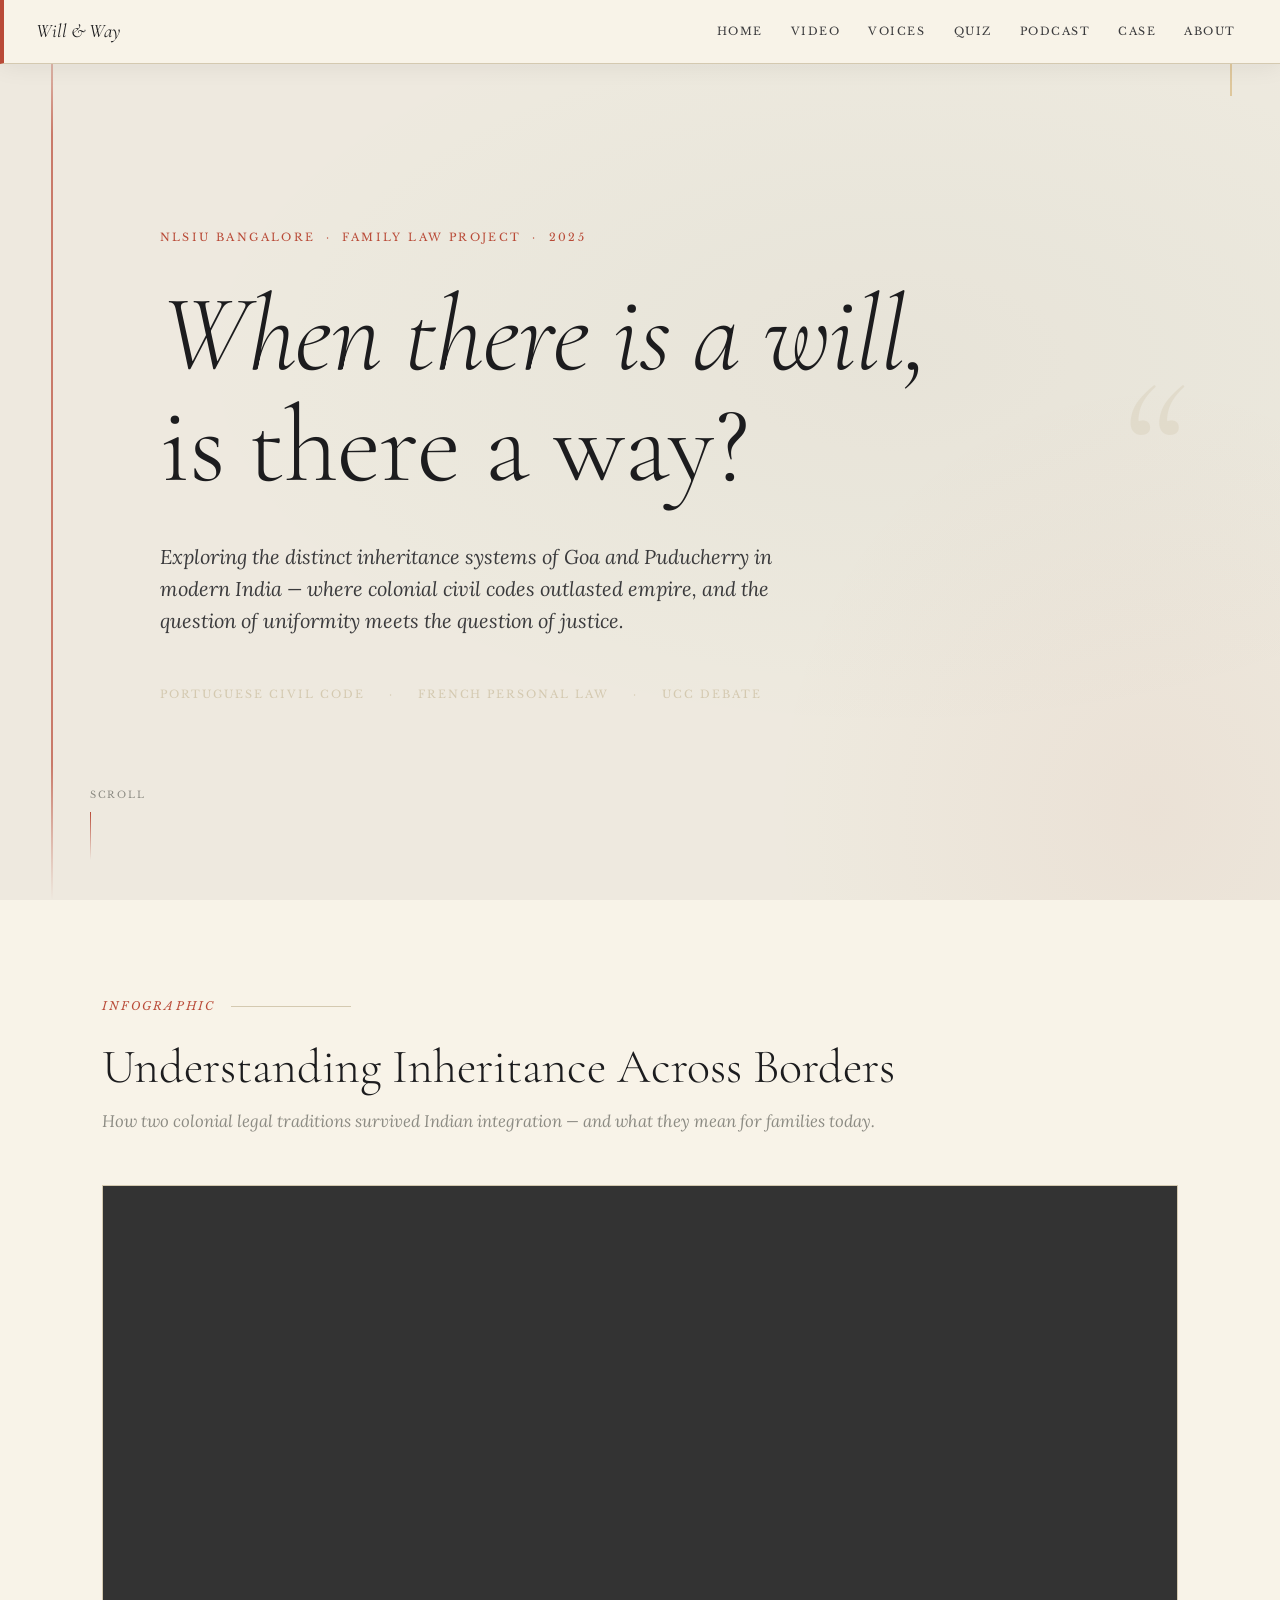
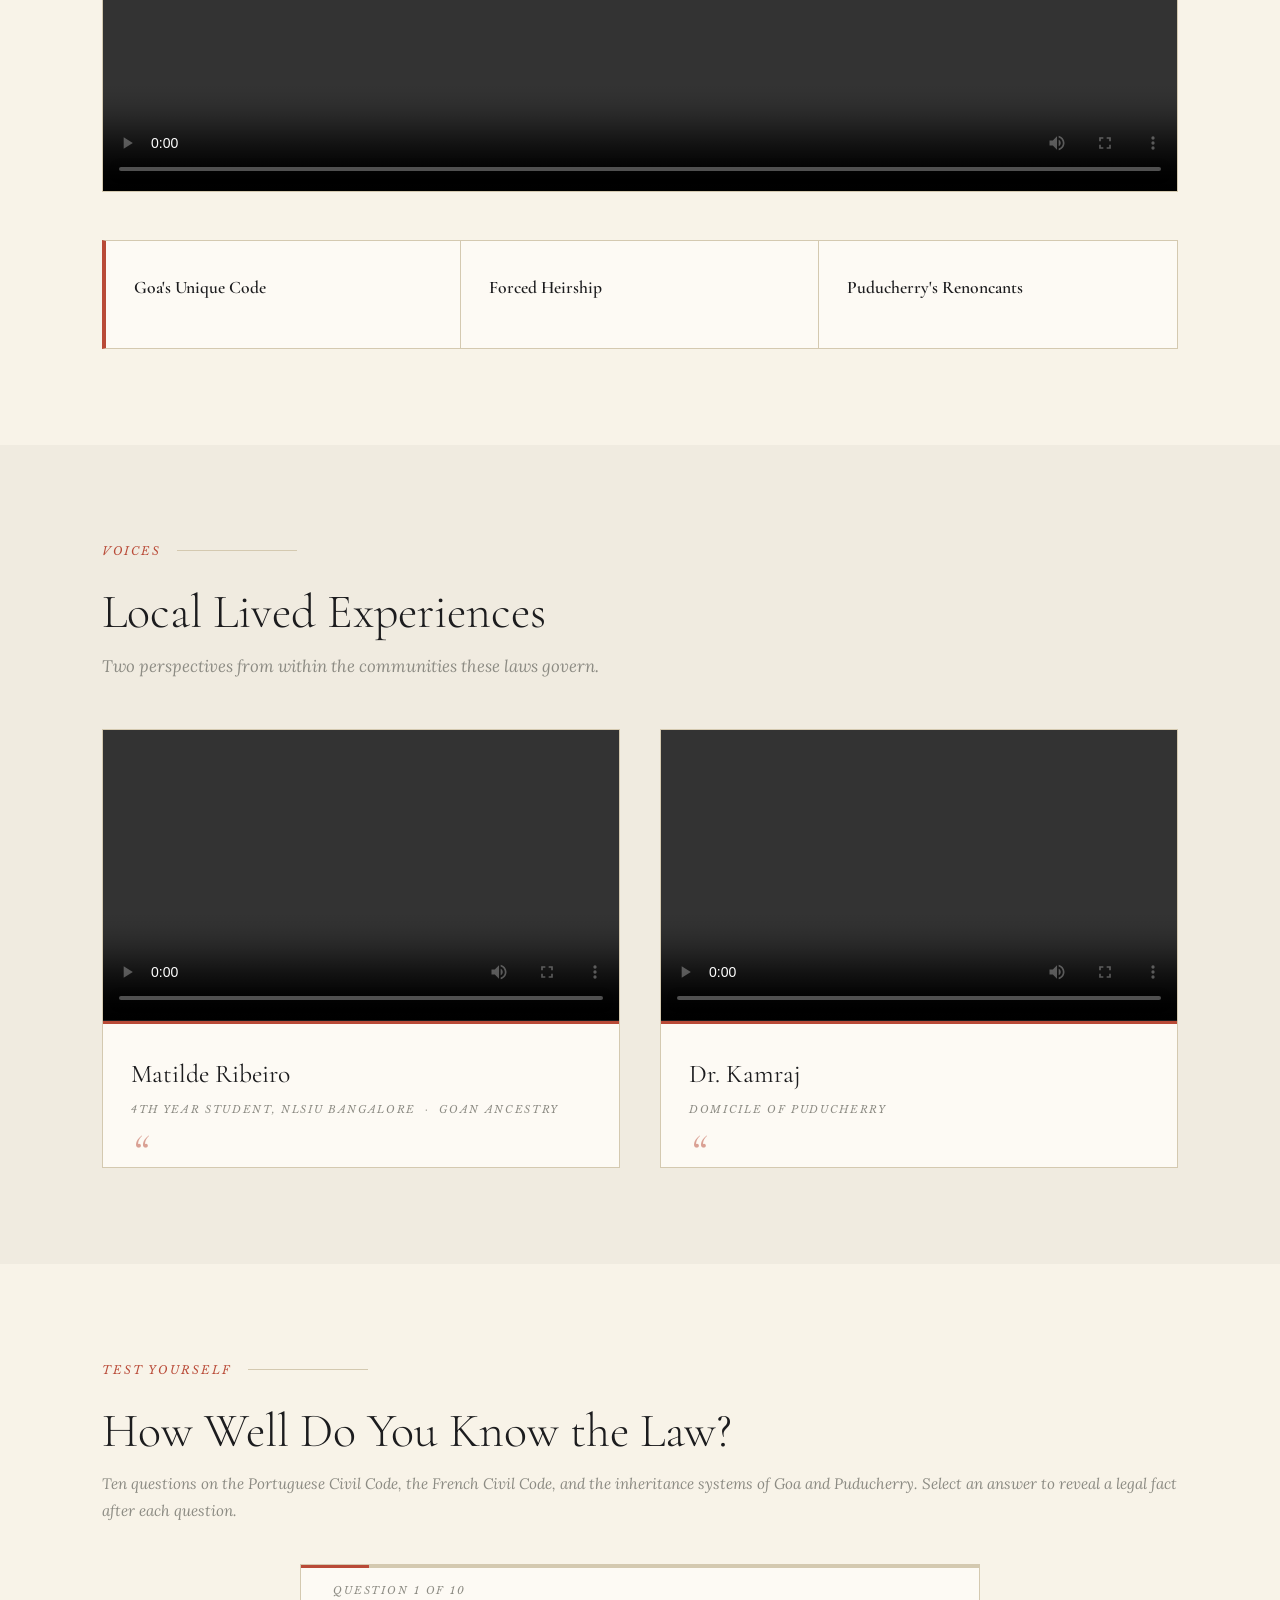
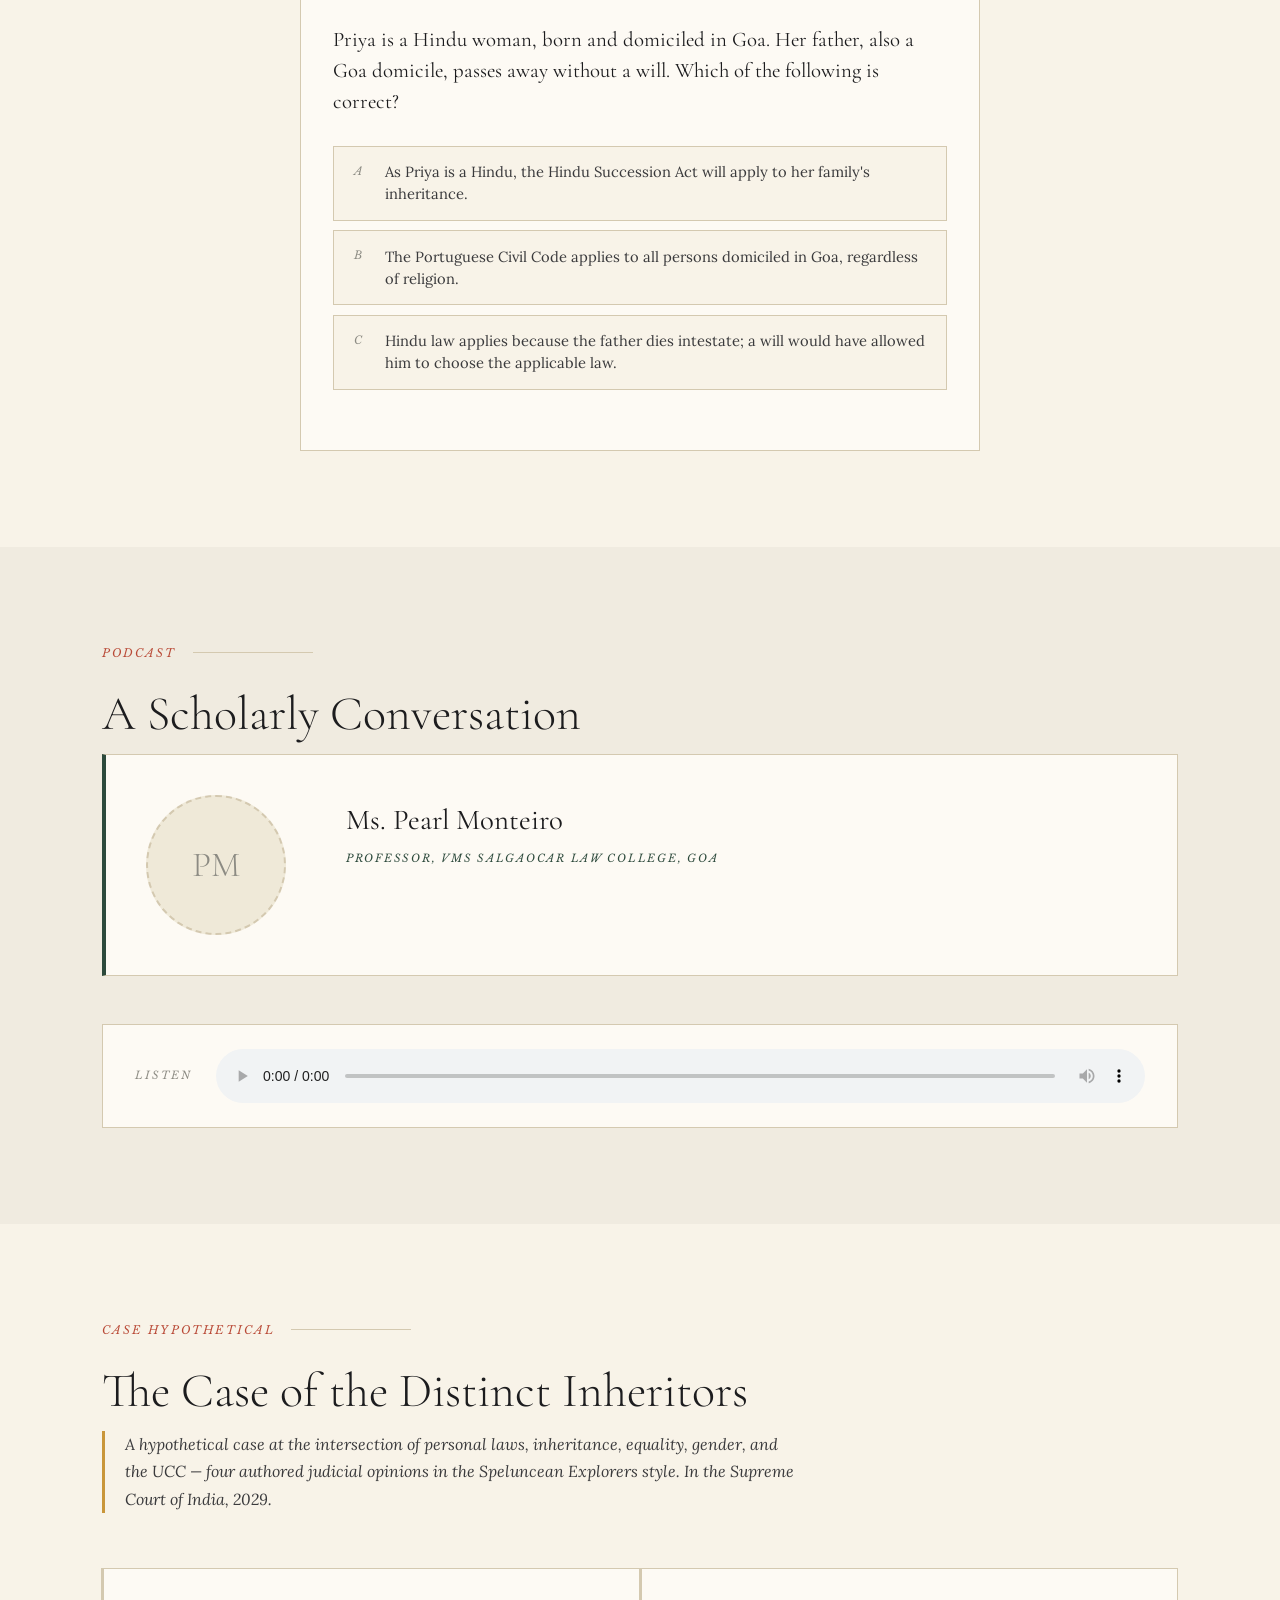
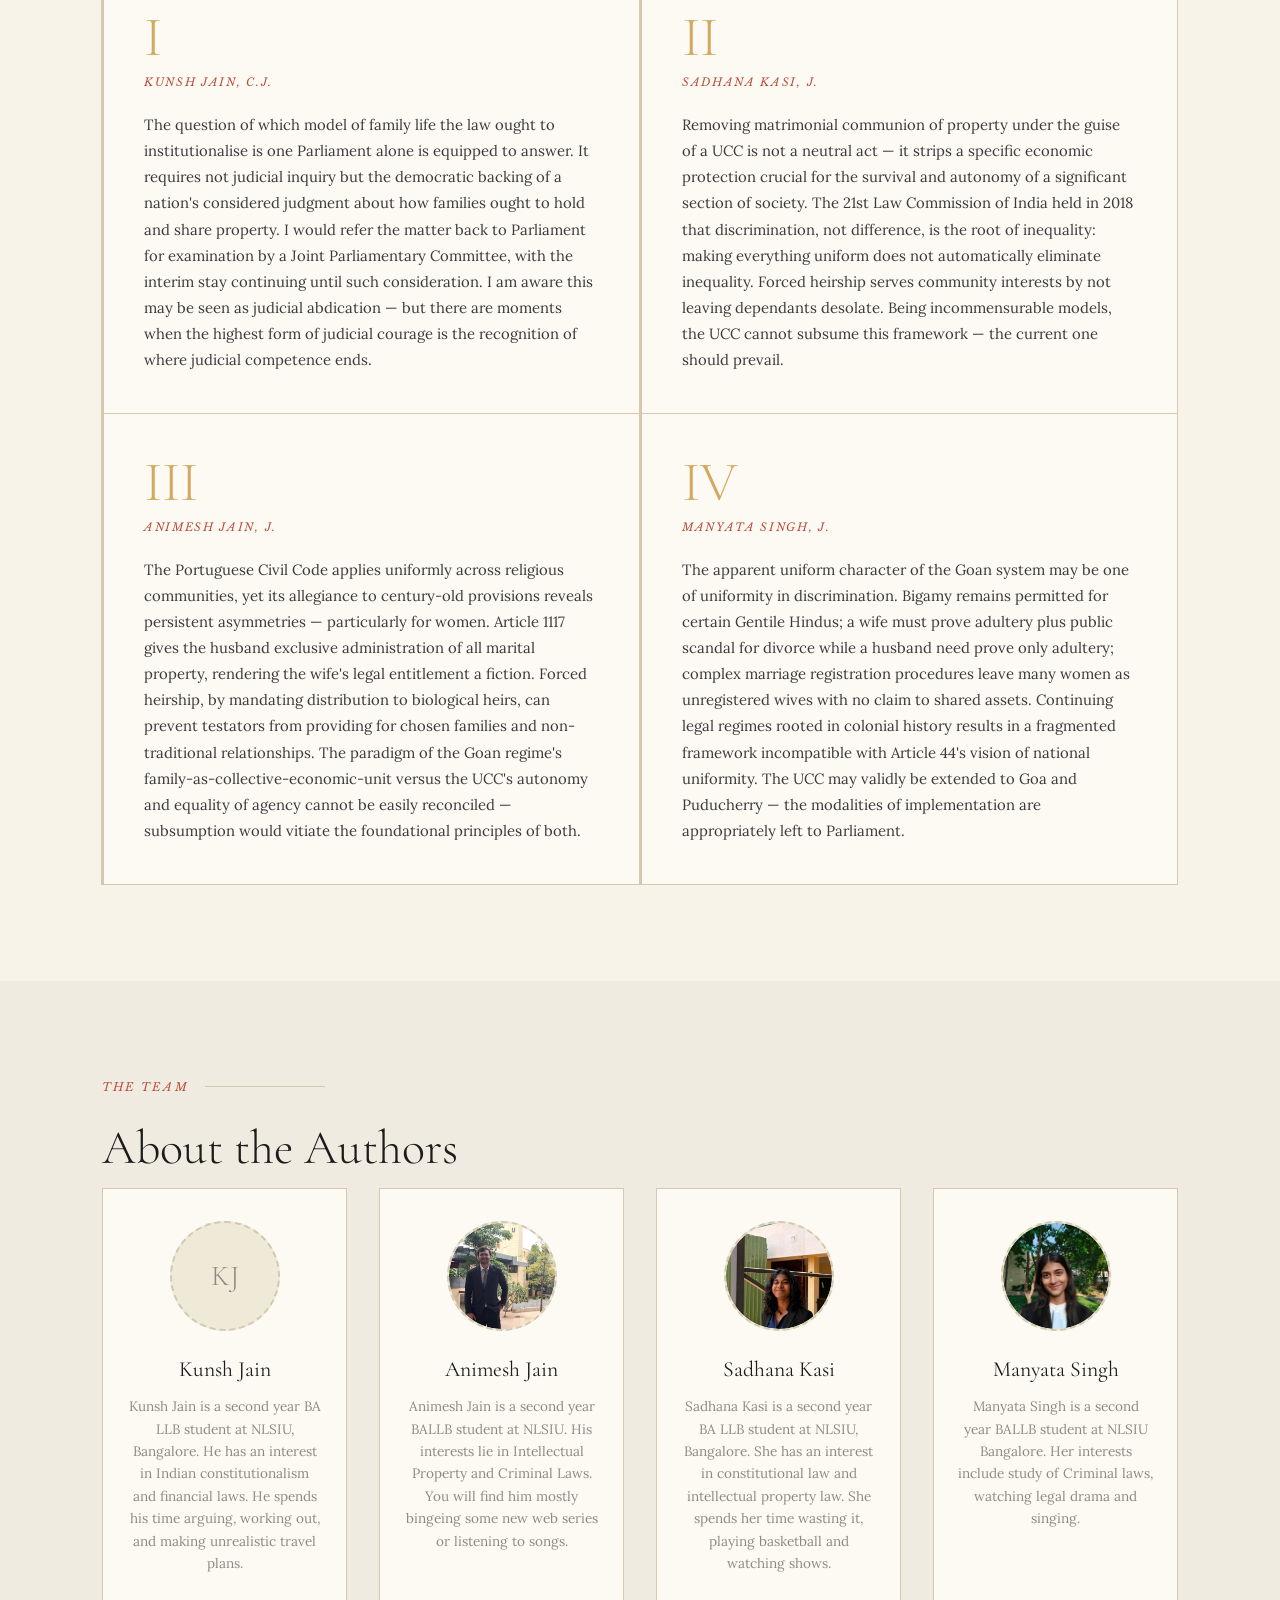
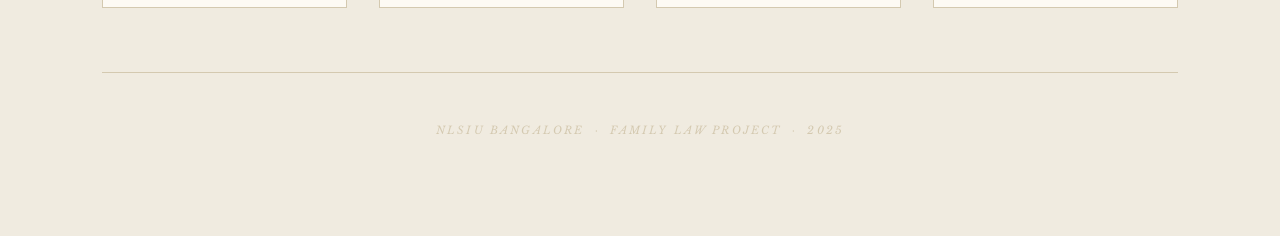
==== index.html @ 8d6e5007 "Initial commit: NLSIU Family Law website — When There Is a Will, Is There a Way? 7-section static si" ====
<!DOCTYPE html>
<html lang="en">
<head>
  <meta charset="UTF-8" />
  <meta name="viewport" content="width=device-width, initial-scale=1.0" />
  <meta name="description" content="Exploring the distinct inheritance systems of Goa and Puducherry in modern India — NLSIU Bangalore Family Law Project 2025." />
  <title>When There Is a Will, Is There a Way? — NLSIU Bangalore</title>
  <link rel="stylesheet" href="css/base.css" />
  <link rel="stylesheet" href="css/hero.css" />
  <link rel="stylesheet" href="css/sections.css" />
  <link rel="stylesheet" href="css/quiz.css" />
</head>
<body>

  <!-- ═══════════════════════════════════════════════════════
       STICKY NAVIGATION
  ════════════════════════════════════════════════════════ -->
  <nav class="site-nav" aria-label="Main navigation">
    <span class="nav-brand">Will &amp; Way</span>
    <button class="nav-toggle" aria-label="Toggle navigation" aria-expanded="false">
      <span></span><span></span><span></span>
    </button>
    <ul class="nav-links">
      <li><a href="#home">Home</a></li>
      <li><a href="#video">Video</a></li>
      <li><a href="#voices">Voices</a></li>
      <li><a href="#quiz">Quiz</a></li>
      <li><a href="#podcast">Podcast</a></li>
      <li><a href="#case">Case</a></li>
      <li><a href="#about">About</a></li>
    </ul>
  </nav>

  <!-- ═══════════════════════════════════════════════════════
       SECTION 1 — HERO
  ════════════════════════════════════════════════════════ -->
  <section id="home" aria-label="Hero">

    <div class="hero-inner">
      <p class="hero-eyebrow">NLSIU Bangalore &nbsp;·&nbsp; Family Law Project &nbsp;·&nbsp; 2025</p>

      <h1 class="hero-headline">
        <span class="line-1">When there is a will,</span>
        <span class="line-2">is there a way?</span>
      </h1>

      <p class="hero-subheading">
        Exploring the distinct inheritance systems of Goa and Puducherry
        in modern India — where colonial civil codes outlasted empire,
        and the question of uniformity meets the question of justice.
      </p>

      <div class="hero-meta">
        <span>Portuguese Civil Code</span>
        <span style="color:var(--rule)">·</span>
        <span>French Personal Law</span>
        <span style="color:var(--rule)">·</span>
        <span>UCC Debate</span>
      </div>
    </div>

    <div class="hero-decoration" aria-hidden="true">&ldquo;</div>

    <div class="hero-scroll" aria-hidden="true">
      <span class="hero-scroll-label">Scroll</span>
      <span class="hero-scroll-line"></span>
    </div>

  </section>

  <!-- ═══════════════════════════════════════════════════════
       SECTION 2 — INFOGRAPHIC VIDEO
  ════════════════════════════════════════════════════════ -->
  <section id="video" class="site-section" aria-label="Infographic Video">
    <div class="container">

      <p class="section-label">Infographic</p>
      <h2 class="section-title reveal">Understanding Inheritance Across Borders</h2>
      <!-- REPLACE: subtitle text -->
      <p class="section-subtitle reveal" style="--reveal-delay:100ms">
        How two colonial legal traditions survived Indian integration — and what they mean for families today.
      </p>

      <div class="video-wrapper reveal" style="--reveal-delay:200ms">
        <!-- REPLACE: src="assets/infographic.mp4" -->
        <video controls preload="metadata" aria-label="Infographic video on Goa and Puducherry inheritance systems">
          <source src="assets/infographic.mp4" type="video/mp4" />
          Your browser does not support the video element.
        </video>
      </div>

      <div class="takeaway-grid">

        <div class="takeaway-card reveal" style="--reveal-delay:0ms">
          <!-- REPLACE: Takeaway 1 label and text -->
          <span class="takeaway-label">Goa's Unique Code</span>
          <p class="takeaway-text"><!-- REPLACE: 2-sentence takeaway about the Portuguese Civil Code's application in Goa. --></p>
        </div>

        <div class="takeaway-card reveal" style="--reveal-delay:120ms">
          <!-- REPLACE: Takeaway 2 label and text -->
          <span class="takeaway-label">Forced Heirship</span>
          <p class="takeaway-text"><!-- REPLACE: 2-sentence takeaway about the legitima and what it means for testamentary freedom. --></p>
        </div>

        <div class="takeaway-card reveal" style="--reveal-delay:240ms">
          <!-- REPLACE: Takeaway 3 label and text -->
          <span class="takeaway-label">Puducherry's Renoncants</span>
          <p class="takeaway-text"><!-- REPLACE: 2-sentence takeaway about renoncants and the French Civil Code in Puducherry. --></p>
        </div>

      </div>
    </div>
  </section>

  <!-- ═══════════════════════════════════════════════════════
       SECTION 3 — LOCAL LIVED EXPERIENCES
  ════════════════════════════════════════════════════════ -->
  <section id="voices" class="site-section site-section--alt" aria-label="Local Lived Experiences">
    <div class="container">

      <p class="section-label">Voices</p>
      <h2 class="section-title reveal">Local Lived Experiences</h2>
      <p class="section-subtitle reveal" style="--reveal-delay:100ms">
        Two perspectives from within the communities these laws govern.
      </p>

      <div class="voices-grid">

        <!-- Person 1: Matilde Ribeiro -->
        <div class="voice-card reveal" style="--reveal-delay:0ms">
          <div class="voice-card__video-wrapper">
            <!-- REPLACE: src="assets/interview-matilde.mp4" -->
            <video controls preload="metadata" aria-label="Interview with Matilde Ribeiro">
              <source src="assets/interview-matilde.mp4" type="video/mp4" />
              Your browser does not support the video element.
            </video>
          </div>
          <div class="voice-card__body">
            <p class="voice-card__name">Matilde Ribeiro</p>
            <p class="voice-card__descriptor">4th Year Student, NLSIU Bangalore &nbsp;·&nbsp; Goan Ancestry</p>
            <!-- REPLACE: pull quote from Matilde Ribeiro about her experience with Goan inheritance law -->
            <blockquote class="voice-card__quote">
              <!-- REPLACE: "Growing up, I always knew the rules were different in Goa — but I never understood how different until I studied the Code." -->
            </blockquote>
          </div>
        </div>

        <!-- Person 2: Dr. Kamraj -->
        <div class="voice-card reveal" style="--reveal-delay:150ms">
          <div class="voice-card__video-wrapper">
            <!-- REPLACE: src="assets/interview-kamraj.mp4" -->
            <video controls preload="metadata" aria-label="Interview with Dr. Kamraj">
              <source src="assets/interview-kamraj.mp4" type="video/mp4" />
              Your browser does not support the video element.
            </video>
          </div>
          <div class="voice-card__body">
            <p class="voice-card__name">Dr. Kamraj</p>
            <p class="voice-card__descriptor">Domicile of Puducherry</p>
            <!-- REPLACE: pull quote from Dr. Kamraj about the French civil law tradition in Puducherry -->
            <blockquote class="voice-card__quote">
              <!-- REPLACE: "The renoncant system is not history — it is still my family's reality, three generations on." -->
            </blockquote>
          </div>
        </div>

      </div>
    </div>
  </section>

  <!-- ═══════════════════════════════════════════════════════
       SECTION 4 — INTERACTIVE QUIZ
  ════════════════════════════════════════════════════════ -->
  <section id="quiz" class="site-section" aria-label="Interactive Quiz">
    <div class="container">

      <p class="section-label">Test Yourself</p>
      <h2 class="section-title reveal">How Well Do You Know the Law?</h2>
      <p class="quiz-instruction reveal" style="--reveal-delay:100ms">
        Ten questions on the Portuguese Civil Code, the French Civil Code, and the inheritance systems of Goa and Puducherry. Select an answer to reveal a legal fact after each question.
      </p>

      <div class="quiz-container reveal" style="--reveal-delay:200ms">

        <!-- Progress -->
        <div class="quiz-progress-track">
          <div class="quiz-progress-bar" id="quiz-progress-bar"></div>
        </div>
        <span class="quiz-progress-label" id="quiz-progress-label">Question 1 of 10</span>

        <!-- Question screen -->
        <div id="question-screen">
          <p class="quiz-question" id="quiz-question"></p>

          <ul class="quiz-options" id="quiz-options" role="list"></ul>

          <!-- Did You Know card -->
          <div class="dyk-card" id="dyk-card" role="status" aria-live="polite">
            <span class="dyk-label">&#128161; Did You Know?</span>
            <p class="dyk-text" id="dyk-text"></p>
          </div>

          <button class="quiz-option-btn" id="next-btn" type="button">Next &rarr;</button>
        </div>

        <!-- Results screen -->
        <div id="results-screen" role="region" aria-label="Quiz results">
          <div class="results-score" id="results-score"></div>
          <div class="results-divider"></div>
          <span class="results-label" id="results-label"></span>
          <br />
          <button id="retake-btn" type="button">Retake Quiz</button>
        </div>

      </div>
    </div>
  </section>

  <!-- ═══════════════════════════════════════════════════════
       SECTION 5 — SCHOLARLY PODCAST
  ════════════════════════════════════════════════════════ -->
  <section id="podcast" class="site-section site-section--alt" aria-label="Scholarly Podcast">
    <div class="container">

      <p class="section-label">Podcast</p>
      <h2 class="section-title reveal">A Scholarly Conversation</h2>

      <!-- Guest card -->
      <div class="guest-card reveal" style="--reveal-delay:100ms">

        <div class="guest-portrait">
          <!-- REPLACE: swap initials div for <img src="assets/pearl-monteiro.jpg" alt="Ms. Pearl Monteiro" /> -->
          <span class="guest-initials">PM</span>
        </div>

        <div class="guest-info">
          <p class="guest-info__name">Ms. Pearl Monteiro</p>
          <p class="guest-info__title">Professor, VMS Salgaocar Law College, Goa</p>
          <!-- REPLACE: 2-sentence bio for Ms. Pearl Monteiro -->
          <p class="guest-info__bio">
            <!-- REPLACE: Ms. Pearl Monteiro is a legal scholar specialising in Goan civil law and the Portuguese Civil Code. Her work explores the intersection of colonial legal heritage, gender justice, and contemporary inheritance reform. -->
          </p>
        </div>

      </div>

      <!-- Audio player -->
      <div class="audio-player-wrapper reveal" style="--reveal-delay:200ms">
        <span class="audio-player-label">Listen</span>
        <!-- REPLACE: src="assets/podcast.mp3" -->
        <audio controls preload="metadata" aria-label="Scholarly podcast with Ms. Pearl Monteiro">
          <source src="assets/podcast.mp3" type="audio/mpeg" />
          Your browser does not support the audio element.
        </audio>
      </div>

    </div>
  </section>

  <!-- ═══════════════════════════════════════════════════════
       SECTION 6 — CASE HYPOTHETICAL
  ════════════════════════════════════════════════════════ -->
  <section id="case" class="site-section" aria-label="Case Hypothetical">
    <div class="container">

      <p class="section-label">Case Hypothetical</p>
      <h2 class="section-title reveal">The Case of the Distinct Inheritors</h2>

      <div class="case-intro reveal" style="--reveal-delay:100ms">
        <p class="case-subheading">
          A hypothetical case at the intersection of personal laws, inheritance, equality, gender, and the UCC —
          four authored judicial opinions in the Speluncean Explorers style. In the Supreme Court of India, 2029.
        </p>
      </div>

      <div class="opinions-grid">

        <!-- Opinion I — Kunsh, C.J. -->
        <div class="opinion-card reveal" style="--reveal-delay:0ms">
          <div class="opinion-numeral">I</div>
          <span class="opinion-author">Kunsh Jain, C.J.</span>
          <p class="opinion-text">
            The question of which model of family life the law ought to institutionalise is one Parliament alone is equipped to answer.
            It requires not judicial inquiry but the democratic backing of a nation's considered judgment about how families ought to hold and share property.
            I would refer the matter back to Parliament for examination by a Joint Parliamentary Committee, with the interim stay continuing until such consideration.
            I am aware this may be seen as judicial abdication — but there are moments when the highest form of judicial courage is the recognition of where judicial competence ends.
          </p>
        </div>

        <!-- Opinion II — Sadhana, J. -->
        <div class="opinion-card reveal" style="--reveal-delay:150ms">
          <div class="opinion-numeral">II</div>
          <span class="opinion-author">Sadhana Kasi, J.</span>
          <p class="opinion-text">
            Removing matrimonial communion of property under the guise of a UCC is not a neutral act — it strips a specific economic protection crucial for the survival and autonomy of a significant section of society.
            The 21st Law Commission of India held in 2018 that discrimination, not difference, is the root of inequality: making everything uniform does not automatically eliminate inequality.
            Forced heirship serves community interests by not leaving dependants desolate.
            Being incommensurable models, the UCC cannot subsume this framework — the current one should prevail.
          </p>
        </div>

        <!-- Opinion III — Animesh, J. -->
        <div class="opinion-card reveal" style="--reveal-delay:300ms">
          <div class="opinion-numeral">III</div>
          <span class="opinion-author">Animesh Jain, J.</span>
          <p class="opinion-text">
            The Portuguese Civil Code applies uniformly across religious communities, yet its allegiance to century-old provisions reveals persistent asymmetries — particularly for women.
            Article 1117 gives the husband exclusive administration of all marital property, rendering the wife's legal entitlement a fiction.
            Forced heirship, by mandating distribution to biological heirs, can prevent testators from providing for chosen families and non-traditional relationships.
            The paradigm of the Goan regime's family-as-collective-economic-unit versus the UCC's autonomy and equality of agency cannot be easily reconciled — subsumption would vitiate the foundational principles of both.
          </p>
        </div>

        <!-- Opinion IV — Manyata, J. -->
        <div class="opinion-card reveal" style="--reveal-delay:450ms">
          <div class="opinion-numeral">IV</div>
          <span class="opinion-author">Manyata Singh, J.</span>
          <p class="opinion-text">
            The apparent uniform character of the Goan system may be one of uniformity in discrimination.
            Bigamy remains permitted for certain Gentile Hindus; a wife must prove adultery plus public scandal for divorce while a husband need prove only adultery; complex marriage registration procedures leave many women as unregistered wives with no claim to shared assets.
            Continuing legal regimes rooted in colonial history results in a fragmented framework incompatible with Article 44's vision of national uniformity.
            The UCC may validly be extended to Goa and Puducherry — the modalities of implementation are appropriately left to Parliament.
          </p>
        </div>

      </div>
    </div>
  </section>

  <!-- ═══════════════════════════════════════════════════════
       SECTION 7 — ABOUT THE AUTHORS
  ════════════════════════════════════════════════════════ -->
  <section id="about" class="site-section site-section--alt" aria-label="About the Authors">
    <div class="container">

      <p class="section-label">The Team</p>
      <h2 class="section-title reveal">About the Authors</h2>

      <div class="members-grid">

        <!-- Kunsh Jain -->
        <div class="member-card reveal" style="--reveal-delay:0ms">
          <div class="member-photo">
            <!-- REPLACE: <img src="assets/kunsh.jpg" alt="Kunsh Jain" /> (whatsapp image 2025 version) -->
            <span class="member-initials">KJ</span>
          </div>
          <p class="member-name">Kunsh Jain</p>
          <p class="member-bio">
            Kunsh Jain is a second year BA LLB student at NLSIU, Bangalore. He has an interest in Indian constitutionalism and financial laws. He spends his time arguing, working out, and making unrealistic travel plans.
          </p>
        </div>

        <!-- Animesh Jain -->
        <div class="member-card reveal" style="--reveal-delay:80ms">
          <div class="member-photo">
            <img src="assets/animesh.jpg" alt="Animesh Jain" />
          </div>
          <p class="member-name">Animesh Jain</p>
          <p class="member-bio">
            Animesh Jain is a second year BALLB student at NLSIU. His interests lie in Intellectual Property and Criminal Laws. You will find him mostly bingeing some new web series or listening to songs.
          </p>
        </div>

        <!-- Sadhana Kasi -->
        <div class="member-card reveal" style="--reveal-delay:160ms">
          <div class="member-photo">
            <img src="assets/sadhana.jpg" alt="Sadhana Kasi" />
          </div>
          <p class="member-name">Sadhana Kasi</p>
          <p class="member-bio">
            Sadhana Kasi is a second year BA LLB student at NLSIU, Bangalore. She has an interest in constitutional law and intellectual property law. She spends her time wasting it, playing basketball and watching shows.
          </p>
        </div>

        <!-- Manyata Singh -->
        <div class="member-card reveal" style="--reveal-delay:240ms">
          <div class="member-photo">
            <img src="assets/manyata.jpg" alt="Manyata Singh" />
          </div>
          <p class="member-name">Manyata Singh</p>
          <p class="member-bio">
            Manyata Singh is a second year BALLB student at NLSIU Bangalore. Her interests include study of Criminal laws, watching legal drama and singing.
          </p>
        </div>

      </div>

      <p class="site-colophon">NLSIU Bangalore &nbsp;·&nbsp; Family Law Project &nbsp;·&nbsp; 2025</p>

    </div>
  </section>

  <!-- ═══════════════════════════════════════════════════════
       SCRIPTS — order matters
  ════════════════════════════════════════════════════════ -->
  <script src="js/nav.js"></script>
  <script src="js/scroll-reveal.js"></script>
  <script src="js/quiz.js"></script>

</body>
</html>
---- css/base.css ----
/*
 * ============================================================
 * DESIGN SYSTEM — "When There Is a Will, Is There a Way?"
 * NLSIU Bangalore · Family Law Project · 2025
 * ============================================================
 *
 * AESTHETIC DIRECTION: Archival Editorial
 * Concept: A 19th-century Portuguese legal codex translated
 * into modern web editorial. The palette draws from aged
 * ivory paper (background), ink-stamp vermillion (accent),
 * French colonial green (secondary), and legal document gold.
 * Typography pairs Cormorant Garamond (display) with Lora
 * (body) — both historically resonant serifs chosen for their
 * editorial authority and distance from generic AI aesthetics.
 *
 * PALETTE RATIONALE:
 *   --ivory       — aged paper; warm neutral ground
 *   --vermillion  — Portuguese azulejo tile red; stamp ink
 *   --colonial-green — French colonial administrative green
 *   --gold        — legal seal / document gilt
 *   --ink         — deep near-black for primary text
 *
 * MOTION: translateY reveals (not fade-in), staggered card
 * entrances via --reveal-delay, hero stagger via animation-delay.
 *
 * ANTI-CONVERGENCE: No Inter/Poppins/Space Grotesk. No purple
 * gradients. No glassmorphism. No rounded shadow cards.
 * No hover scale(1.05).
 * ============================================================
 */

@import url('https://fonts.googleapis.com/css2?family=Cormorant+Garamond:ital,wght@0,300;0,400;0,600;1,300;1,400;1,600&family=Lora:ital,wght@0,400;0,700;1,400;1,700&family=Libre+Baskerville:ital,wght@0,400;0,700;1,400&display=swap');

/* ── Reset ─────────────────────────────────────────────── */
*, *::before, *::after {
  box-sizing: border-box;
  margin: 0;
  padding: 0;
}

html {
  scroll-behavior: smooth;
  font-size: 16px;
}

body {
  font-family: 'Lora', Georgia, serif;
  background-color: var(--ivory);
  color: var(--ink);
  line-height: 1.75;
  -webkit-font-smoothing: antialiased;
  -moz-osx-font-smoothing: grayscale;
}

img {
  max-width: 100%;
  display: block;
}

a {
  color: inherit;
  text-decoration: none;
}

button {
  font-family: inherit;
  cursor: pointer;
}

/* ── Design Tokens ──────────────────────────────────────── */
:root {
  --ivory:          #F8F3E8;
  --ivory-deep:     #EFE9D8;
  --ink:            #1C1C1E;
  --ink-light:      #3A3A3C;
  --vermillion:     #B94A37;
  --vermillion-dark:#8B3427;
  --colonial-green: #2D4A3C;
  --gold:           #C9963A;
  --mid-gray:       #8C8B83;
  --rule:           #D4C9B0;
  --section-alt:    #F0EBE0;
  --card-bg:        #FDFAF4;

  --font-display:   'Cormorant Garamond', Georgia, serif;
  --font-body:      'Lora', Georgia, serif;
  --font-label:     'Libre Baskerville', Georgia, serif;

  --max-width:      1140px;
  --section-pad:    6rem 2rem;
  --nav-h:          64px;

  --ease-out-expo:  cubic-bezier(0.16, 1, 0.3, 1);
  --ease-in-out:    cubic-bezier(0.4, 0, 0.2, 1);
}

/* ── Utility classes ────────────────────────────────────── */
.container {
  max-width: var(--max-width);
  margin: 0 auto;
  padding: 0 2rem;
}

.section-label {
  font-family: var(--font-label);
  font-size: 0.72rem;
  font-style: italic;
  letter-spacing: 0.18em;
  text-transform: uppercase;
  color: var(--vermillion);
  display: flex;
  align-items: center;
  gap: 1rem;
  margin-bottom: 1.5rem;
}

.section-label::after {
  content: '';
  flex: 1;
  height: 1px;
  background: var(--rule);
  max-width: 120px;
}

.section-title {
  font-family: var(--font-display);
  font-size: clamp(2rem, 4vw, 3rem);
  font-weight: 300;
  line-height: 1.15;
  color: var(--ink);
  margin-bottom: 0.75rem;
}

.section-subtitle {
  font-family: var(--font-body);
  font-style: italic;
  color: var(--mid-gray);
  font-size: 1.05rem;
  margin-bottom: 3rem;
}

/* ── Scroll reveal ──────────────────────────────────────── */
.reveal {
  opacity: 0;
  transform: translateY(40px);
  transition:
    opacity 0.7s var(--ease-out-expo),
    transform 0.7s var(--ease-out-expo);
  transition-delay: var(--reveal-delay, 0ms);
}

.reveal.visible {
  opacity: 1;
  transform: translateY(0);
}

/* ── Sticky Navigation ──────────────────────────────────── */
.site-nav {
  position: fixed;
  top: 0;
  left: 0;
  right: 0;
  z-index: 999;
  height: var(--nav-h);
  background: var(--ivory);
  border-bottom: 1px solid var(--rule);
  border-left: 4px solid var(--vermillion);
  display: flex;
  align-items: center;
  padding: 0 2rem;
  gap: 2rem;
  transform: translateY(-100%);
  transition: transform 0.45s var(--ease-out-expo);
  box-shadow: 0 2px 24px rgba(28, 28, 30, 0.07);
}

.site-nav.nav-visible {
  transform: translateY(0);
}

.nav-brand {
  font-family: var(--font-display);
  font-style: italic;
  font-size: 1.2rem;
  font-weight: 400;
  color: var(--ink);
  white-space: nowrap;
  margin-right: auto;
}

.nav-links {
  display: flex;
  align-items: center;
  gap: 0.25rem;
  list-style: none;
  flex-wrap: wrap;
}

.nav-links a {
  font-family: var(--font-label);
  font-size: 0.68rem;
  letter-spacing: 0.14em;
  text-transform: uppercase;
  color: var(--ink-light);
  padding: 0.4rem 0.75rem;
  transition: color 0.2s, background 0.2s;
  display: block;
}

.nav-links a:hover {
  color: var(--vermillion);
  background: var(--ivory-deep);
}

/* Mobile nav */
.nav-toggle {
  display: none;
  background: none;
  border: none;
  cursor: pointer;
  padding: 0.5rem;
  flex-direction: column;
  gap: 5px;
}

.nav-toggle span {
  display: block;
  width: 22px;
  height: 1.5px;
  background: var(--ink);
  transition: transform 0.3s, opacity 0.3s;
}

@media (max-width: 720px) {
  .nav-toggle {
    display: flex;
    margin-left: auto;
  }

  .nav-links {
    display: none;
    position: absolute;
    top: var(--nav-h);
    left: 0;
    right: 0;
    background: var(--ivory);
    border-bottom: 1px solid var(--rule);
    flex-direction: column;
    padding: 1rem 2rem;
    gap: 0;
  }

  .nav-links.open {
    display: flex;
  }

  .nav-links a {
    padding: 0.75rem 0;
    border-bottom: 1px solid var(--rule);
    font-size: 0.75rem;
  }

  .nav-links li:last-child a {
    border-bottom: none;
  }
}
---- css/hero.css ----
/* ── Section 1: Hero ────────────────────────────────────── */

#home {
  min-height: 100vh;
  display: flex;
  flex-direction: column;
  justify-content: center;
  position: relative;
  overflow: hidden;
  padding: 6rem 2rem 4rem;

  /* Aged paper grain texture via layered gradients + SVG noise */
  background-color: var(--ivory);
  background-image:
    url("data:image/svg+xml,%3Csvg xmlns='http://www.w3.org/2000/svg' width='300' height='300'%3E%3Cfilter id='noise'%3E%3CfeTurbulence type='fractalNoise' baseFrequency='0.65' numOctaves='3' stitchTiles='stitch'/%3E%3CfeColorMatrix type='saturate' values='0'/%3E%3CfeBlend in='SourceGraphic' mode='multiply'/%3E%3C/filter%3E%3Crect width='300' height='300' filter='url(%23noise)' opacity='0.04'/%3E%3C/svg%3E"),
    radial-gradient(ellipse 80% 60% at 70% 40%, rgba(45, 74, 60, 0.04) 0%, transparent 70%),
    radial-gradient(ellipse 50% 80% at 90% 90%, rgba(185, 74, 55, 0.05) 0%, transparent 60%);
}

/* Decorative vertical rule — the editorial "spine" */
#home::before {
  content: '';
  position: absolute;
  left: clamp(1.5rem, 4vw, 4rem);
  top: 0;
  bottom: 0;
  width: 2px;
  background: linear-gradient(
    to bottom,
    transparent 0%,
    var(--vermillion) 15%,
    var(--vermillion) 85%,
    transparent 100%
  );
  opacity: 0.7;
}

/* Decorative corner mark — top right */
#home::after {
  content: '';
  position: absolute;
  top: 3rem;
  right: 3rem;
  width: 48px;
  height: 48px;
  border-top: 2px solid var(--gold);
  border-right: 2px solid var(--gold);
  opacity: 0.4;
}

.hero-inner {
  max-width: var(--max-width);
  margin: 0 auto;
  width: 100%;
  padding-left: clamp(3rem, 7vw, 7rem);
  position: relative;
  z-index: 1;
}

/* Eyebrow label above headline */
.hero-eyebrow {
  font-family: var(--font-label);
  font-size: 0.68rem;
  letter-spacing: 0.22em;
  text-transform: uppercase;
  color: var(--vermillion);
  margin-bottom: 2rem;
  opacity: 0;
  transform: translateY(60px);
  animation: slideUp 0.8s var(--ease-out-expo) 0.1s forwards;
}

.hero-headline {
  font-family: var(--font-display);
  font-weight: 300;
  font-size: clamp(3rem, 8.5vw, 8rem);
  line-height: 1.02;
  color: var(--ink);
  letter-spacing: -0.01em;
  margin-bottom: 2.5rem;
}

.hero-headline .line-1 {
  display: block;
  font-style: italic;
  opacity: 0;
  transform: translateY(60px);
  animation: slideUp 0.9s var(--ease-out-expo) 0.22s forwards;
}

.hero-headline .line-2 {
  display: block;
  opacity: 0;
  transform: translateY(60px);
  animation: slideUp 0.9s var(--ease-out-expo) 0.36s forwards;
}

.hero-subheading {
  font-family: var(--font-body);
  font-style: italic;
  font-size: clamp(1rem, 2vw, 1.25rem);
  color: var(--ink-light);
  max-width: 52ch;
  line-height: 1.6;
  margin-bottom: 3rem;
  opacity: 0;
  transform: translateY(60px);
  animation: slideUp 0.9s var(--ease-out-expo) 0.5s forwards;
}

.hero-meta {
  font-family: var(--font-label);
  font-size: 0.68rem;
  letter-spacing: 0.18em;
  text-transform: uppercase;
  color: var(--mid-gray);
  display: flex;
  align-items: center;
  gap: 1.5rem;
  opacity: 0;
  transform: translateY(60px);
  animation: slideUp 0.9s var(--ease-out-expo) 0.64s forwards;
}

.hero-meta span {
  color: var(--rule);
}

/* Scroll indicator */
.hero-scroll {
  position: absolute;
  bottom: 2.5rem;
  left: clamp(3rem, 7vw, 7rem);
  display: flex;
  flex-direction: column;
  align-items: flex-start;
  gap: 0.5rem;
  opacity: 0;
  animation: fadeIn 1s ease 1.1s forwards;
}

.hero-scroll-label {
  font-family: var(--font-label);
  font-size: 0.6rem;
  letter-spacing: 0.2em;
  text-transform: uppercase;
  color: var(--mid-gray);
}

.hero-scroll-line {
  width: 1px;
  height: 48px;
  background: linear-gradient(to bottom, var(--vermillion), transparent);
  animation: scrollPulse 2s ease-in-out 1.5s infinite;
}

/* Decorative large quotation mark */
.hero-decoration {
  position: absolute;
  right: clamp(2rem, 8vw, 8rem);
  top: 50%;
  transform: translateY(-50%);
  font-family: var(--font-display);
  font-size: clamp(8rem, 16vw, 18rem);
  line-height: 1;
  color: var(--rule);
  opacity: 0.35;
  user-select: none;
  pointer-events: none;
  font-weight: 300;
  font-style: italic;
}

/* ── Keyframes ──────────────────────────────────────────── */
@keyframes slideUp {
  from {
    opacity: 0;
    transform: translateY(60px);
  }
  to {
    opacity: 1;
    transform: translateY(0);
  }
}

@keyframes fadeIn {
  from { opacity: 0; }
  to   { opacity: 1; }
}

@keyframes scrollPulse {
  0%, 100% { opacity: 1; transform: scaleY(1); }
  50%       { opacity: 0.4; transform: scaleY(0.7); }
}

/* ── Mobile ─────────────────────────────────────────────── */
@media (max-width: 720px) {
  .hero-inner {
    padding-left: 2.5rem;
  }

  .hero-decoration {
    display: none;
  }

  #home::after {
    display: none;
  }
}

@media (max-width: 480px) {
  .hero-inner {
    padding-left: 2rem;
  }

  #home::before {
    left: 1rem;
  }
}
---- css/sections.css ----
/* ── Sections 2, 3, 5, 6, 7 ─────────────────────────────── */

/* Shared section rhythm */
.site-section {
  padding: var(--section-pad);
}

.site-section--alt {
  background-color: var(--section-alt);
}

/* ── Section 2: Infographic Video ──────────────────────── */
#video .video-wrapper {
  position: relative;
  width: 100%;
  padding-bottom: 56.25%; /* 16:9 */
  background: var(--ink);
  margin-bottom: 3rem;
  border: 1px solid var(--rule);
}

#video .video-wrapper video {
  position: absolute;
  inset: 0;
  width: 100%;
  height: 100%;
  object-fit: cover;
}

/* Takeaway cards */
.takeaway-grid {
  display: grid;
  grid-template-columns: repeat(3, 1fr);
  gap: 0;
}

.takeaway-card {
  padding: 2rem 2rem 2rem 1.75rem;
  border: 1px solid var(--rule);
  border-left: 4px solid var(--vermillion);
  background: var(--card-bg);
  position: relative;
  transition: border-left-color 0.3s, background 0.3s;
}

.takeaway-card:not(:first-child) {
  border-left-width: 1px;
  border-left-color: var(--rule);
  margin-left: -1px;
}

.takeaway-card:hover {
  background: var(--ivory-deep);
  border-left-color: var(--vermillion);
  border-left-width: 4px;
  z-index: 1;
}

.takeaway-label {
  font-family: var(--font-display);
  font-weight: 600;
  font-size: 1.1rem;
  color: var(--ink);
  margin-bottom: 0.75rem;
  display: block;
}

.takeaway-text {
  font-family: var(--font-body);
  font-size: 0.92rem;
  color: var(--ink-light);
  line-height: 1.65;
}

@media (max-width: 768px) {
  .takeaway-grid {
    grid-template-columns: 1fr;
  }

  .takeaway-card:not(:first-child) {
    margin-left: 0;
    margin-top: -1px;
    border-left-width: 4px;
    border-left-color: var(--rule);
  }
}

/* ── Section 3: Voices ──────────────────────────────────── */
#voices .voices-grid {
  display: grid;
  grid-template-columns: 1fr 1fr;
  gap: 2.5rem;
}

.voice-card {
  border: 1px solid var(--rule);
  background: var(--card-bg);
  overflow: hidden;
}

.voice-card__video-wrapper {
  position: relative;
  width: 100%;
  padding-bottom: 56.25%;
  background: var(--ink);
}

.voice-card__video-wrapper video {
  position: absolute;
  inset: 0;
  width: 100%;
  height: 100%;
  object-fit: cover;
}

.voice-card__body {
  padding: 1.75rem;
  border-top: 3px solid var(--vermillion);
}

.voice-card__name {
  font-family: var(--font-display);
  font-size: 1.6rem;
  font-weight: 400;
  color: var(--ink);
  margin-bottom: 0.25rem;
}

.voice-card__descriptor {
  font-family: var(--font-label);
  font-size: 0.65rem;
  letter-spacing: 0.16em;
  text-transform: uppercase;
  color: var(--mid-gray);
  margin-bottom: 1.25rem;
  font-style: italic;
}

.voice-card__quote {
  font-family: var(--font-body);
  font-style: italic;
  font-size: 1rem;
  color: var(--ink-light);
  line-height: 1.65;
  padding-left: 1.25rem;
  border-left: 3px solid var(--gold);
  position: relative;
}

.voice-card__quote::before {
  content: '\201C';
  font-family: var(--font-display);
  font-size: 3rem;
  color: var(--vermillion);
  line-height: 0;
  position: absolute;
  left: -0.1rem;
  top: 0.75rem;
  opacity: 0.5;
}

@media (max-width: 768px) {
  #voices .voices-grid {
    grid-template-columns: 1fr;
  }
}

/* ── Section 5: Podcast ─────────────────────────────────── */
#podcast .guest-card {
  display: grid;
  grid-template-columns: 160px 1fr;
  gap: 2.5rem;
  align-items: start;
  background: var(--card-bg);
  border: 1px solid var(--rule);
  border-left: 4px solid var(--colonial-green);
  padding: 2.5rem;
  margin-bottom: 3rem;
}

.guest-portrait {
  width: 140px;
  height: 140px;
  border-radius: 50%;
  border: 2px dashed var(--rule);
  display: flex;
  align-items: center;
  justify-content: center;
  overflow: hidden;
  flex-shrink: 0;
  background: var(--ivory-deep);
}

.guest-portrait img {
  width: 100%;
  height: 100%;
  object-fit: cover;
  border-radius: 50%;
}

.guest-initials {
  font-family: var(--font-display);
  font-size: 2.2rem;
  font-weight: 300;
  color: var(--mid-gray);
  user-select: none;
}

.guest-info__name {
  font-family: var(--font-display);
  font-size: 1.8rem;
  font-weight: 400;
  color: var(--ink);
  margin-bottom: 0.25rem;
}

.guest-info__title {
  font-family: var(--font-label);
  font-size: 0.68rem;
  letter-spacing: 0.16em;
  text-transform: uppercase;
  color: var(--colonial-green);
  font-style: italic;
  margin-bottom: 1rem;
}

.guest-info__bio {
  font-family: var(--font-body);
  font-size: 0.95rem;
  color: var(--ink-light);
  line-height: 1.75;
}

/* Audio player wrapper */
.audio-player-wrapper {
  background: var(--card-bg);
  border: 1px solid var(--rule);
  padding: 1.5rem 2rem;
  display: flex;
  align-items: center;
  gap: 1.5rem;
}

.audio-player-label {
  font-family: var(--font-label);
  font-size: 0.68rem;
  letter-spacing: 0.18em;
  text-transform: uppercase;
  color: var(--mid-gray);
  white-space: nowrap;
  font-style: italic;
}

.audio-player-wrapper audio {
  flex: 1;
  width: 100%;
  accent-color: var(--vermillion);
}

@media (max-width: 640px) {
  #podcast .guest-card {
    grid-template-columns: 1fr;
    text-align: center;
  }

  .guest-portrait {
    margin: 0 auto;
  }

  .audio-player-wrapper {
    flex-direction: column;
    align-items: flex-start;
  }
}

/* ── Section 6: Case Hypothetical ──────────────────────── */
#case .case-intro {
  max-width: 70ch;
  margin-bottom: 3.5rem;
}

.case-subheading {
  font-family: var(--font-body);
  font-style: italic;
  font-size: 1rem;
  color: var(--ink-light);
  line-height: 1.7;
  border-left: 3px solid var(--gold);
  padding-left: 1.25rem;
}

.opinions-grid {
  display: grid;
  grid-template-columns: 1fr 1fr;
  gap: 0;
}

.opinion-card {
  padding: 2.5rem;
  border: 1px solid var(--rule);
  background: var(--card-bg);
  position: relative;
  border-left: 3px solid var(--rule);
  transition: border-left-color 0.3s var(--ease-in-out), background 0.3s;
  margin: -1px 0 0 -1px;
}

.opinion-card:hover {
  background: var(--ivory);
  border-left-color: var(--vermillion);
  border-left-width: 6px;
  z-index: 1;
}

.opinion-numeral {
  font-family: var(--font-display);
  font-size: 3.5rem;
  font-weight: 300;
  color: var(--gold);
  line-height: 1;
  margin-bottom: 0.5rem;
  opacity: 0.8;
}

.opinion-author {
  font-family: var(--font-label);
  font-size: 0.7rem;
  letter-spacing: 0.15em;
  text-transform: uppercase;
  color: var(--vermillion);
  font-style: italic;
  margin-bottom: 1.25rem;
  display: block;
}

.opinion-text {
  font-family: var(--font-body);
  font-size: 0.93rem;
  color: var(--ink-light);
  line-height: 1.75;
}

@media (max-width: 768px) {
  .opinions-grid {
    grid-template-columns: 1fr;
  }

  .opinion-card {
    margin: 0 0 -1px 0;
  }
}

/* ── Section 7: About ───────────────────────────────────── */
#about .members-grid {
  display: grid;
  grid-template-columns: repeat(auto-fill, minmax(220px, 1fr));
  gap: 2rem;
  margin-bottom: 4rem;
}

.member-card {
  text-align: center;
  padding: 2rem 1.5rem;
  border: 1px solid var(--rule);
  background: var(--card-bg);
  transition: background 0.3s, border-color 0.3s;
}

.member-card:hover {
  background: var(--ivory);
  border-color: var(--rule);
}

.member-photo {
  width: 110px;
  height: 110px;
  border-radius: 50%;
  border: 2px dashed var(--rule);
  overflow: hidden;
  margin: 0 auto 1.25rem;
  background: var(--ivory-deep);
  display: flex;
  align-items: center;
  justify-content: center;
}

.member-photo img {
  width: 100%;
  height: 100%;
  object-fit: cover;
  border-radius: 50%;
}

.member-initials {
  font-family: var(--font-display);
  font-size: 1.8rem;
  font-weight: 300;
  color: var(--mid-gray);
}

.member-name {
  font-family: var(--font-display);
  font-size: 1.35rem;
  font-weight: 400;
  color: var(--ink);
  margin-bottom: 0.4rem;
}

.member-bio {
  font-family: var(--font-body);
  font-size: 0.85rem;
  color: var(--mid-gray);
  line-height: 1.65;
}

.site-colophon {
  text-align: center;
  font-family: var(--font-label);
  font-size: 0.68rem;
  letter-spacing: 0.2em;
  text-transform: uppercase;
  color: var(--rule);
  font-style: italic;
  padding-top: 3rem;
  border-top: 1px solid var(--rule);
}
---- css/quiz.css ----
/* ── Section 4: Quiz UI ─────────────────────────────────── */

#quiz {
  background: var(--ivory);
}

#quiz .quiz-instruction {
  font-family: var(--font-body);
  font-style: italic;
  color: var(--mid-gray);
  font-size: 0.95rem;
  margin-bottom: 2.5rem;
}

/* ── Quiz container ─────────────────────────────────────── */
.quiz-container {
  max-width: 680px;
  margin: 0 auto;
  border: 1px solid var(--rule);
  background: var(--card-bg);
  position: relative;
}

/* ── Progress ───────────────────────────────────────────── */
.quiz-progress-track {
  height: 3px;
  background: var(--rule);
  width: 100%;
}

.quiz-progress-bar {
  height: 100%;
  background: var(--vermillion);
  width: 10%;
  transition: width 0.5s var(--ease-out-expo);
}

.quiz-progress-label {
  font-family: var(--font-label);
  font-size: 0.65rem;
  letter-spacing: 0.18em;
  text-transform: uppercase;
  color: var(--mid-gray);
  font-style: italic;
  padding: 0.85rem 2rem 0;
  display: block;
}

/* ── Question screen ────────────────────────────────────── */
#question-screen {
  padding: 1.5rem 2rem 2rem;
}

.quiz-question {
  font-family: var(--font-display);
  font-size: 1.3rem;
  font-weight: 400;
  color: var(--ink);
  line-height: 1.5;
  margin-bottom: 1.75rem;
  min-height: 4rem;
}

/* ── Options ────────────────────────────────────────────── */
.quiz-options {
  list-style: none;
  display: flex;
  flex-direction: column;
  gap: 0.6rem;
  margin-bottom: 1.75rem;
}

.quiz-option-btn {
  width: 100%;
  text-align: left;
  background: var(--ivory);
  border: 1px solid var(--rule);
  padding: 0.9rem 1.25rem;
  font-family: var(--font-body);
  font-size: 0.92rem;
  color: var(--ink-light);
  cursor: pointer;
  transition: background 0.2s, border-color 0.2s, color 0.2s;
  display: flex;
  align-items: flex-start;
  gap: 0.75rem;
  line-height: 1.5;
}

.quiz-option-btn:hover:not(:disabled) {
  background: var(--ivory-deep);
  border-color: var(--mid-gray);
  color: var(--ink);
}

.quiz-option-btn:disabled {
  cursor: default;
}

.option-letter {
  font-family: var(--font-label);
  font-size: 0.7rem;
  letter-spacing: 0.08em;
  text-transform: uppercase;
  color: var(--mid-gray);
  flex-shrink: 0;
  padding-top: 0.1rem;
  font-style: italic;
  min-width: 1.2rem;
}

/* Correct answer state */
.quiz-option-btn.correct {
  background: #E8F5E9;
  border-color: #2E7D32;
  color: #1B5E20;
  pointer-events: none;
}

.quiz-option-btn.correct .option-letter {
  color: #2E7D32;
}

/* Wrong answer state */
.quiz-option-btn.wrong {
  background: #FFEBEE;
  border-color: #C62828;
  color: #B71C1C;
  pointer-events: none;
}

.quiz-option-btn.wrong .option-letter {
  color: #C62828;
}

/* ── Did You Know card ──────────────────────────────────── */
.dyk-card {
  background: var(--section-alt);
  border: 1px solid var(--rule);
  border-left: 4px solid var(--colonial-green);
  padding: 1.25rem 1.5rem;
  margin-bottom: 1.5rem;
  display: none;
  transform: translateY(30px);
  opacity: 0;
  transition: transform 0.45s var(--ease-out-expo), opacity 0.45s ease;
}

.dyk-card.dyk-visible {
  display: block;
}

.dyk-card.dyk-animated {
  transform: translateY(0);
  opacity: 1;
}

.dyk-label {
  font-family: var(--font-label);
  font-size: 0.62rem;
  letter-spacing: 0.2em;
  text-transform: uppercase;
  color: var(--colonial-green);
  font-style: italic;
  display: block;
  margin-bottom: 0.5rem;
}

.dyk-text {
  font-family: var(--font-body);
  font-size: 0.88rem;
  color: var(--ink-light);
  line-height: 1.7;
}

/* ── Next / Results button ──────────────────────────────── */
#next-btn {
  display: none;
  background: var(--vermillion);
  color: #fff;
  border: none;
  padding: 0.85rem 2rem;
  font-family: var(--font-label);
  font-size: 0.72rem;
  letter-spacing: 0.16em;
  text-transform: uppercase;
  cursor: pointer;
  transition: background 0.2s;
  font-style: italic;
}

#next-btn:hover {
  background: var(--vermillion-dark);
}

#next-btn.visible {
  display: inline-block;
}

/* ── Results screen ─────────────────────────────────────── */
#results-screen {
  display: none;
  padding: 3rem 2rem;
  text-align: center;
}

#results-screen.visible {
  display: block;
}

.results-score {
  font-family: var(--font-display);
  font-size: clamp(4rem, 10vw, 7rem);
  font-weight: 300;
  color: var(--vermillion);
  line-height: 1;
  margin-bottom: 0.5rem;
}

.results-denom {
  font-size: 0.55em;
  color: var(--mid-gray);
}

.results-label {
  font-family: var(--font-body);
  font-style: italic;
  font-size: 1.1rem;
  color: var(--ink-light);
  margin-bottom: 2rem;
  display: block;
}

.results-divider {
  width: 60px;
  height: 2px;
  background: var(--rule);
  margin: 0 auto 2rem;
}

#retake-btn {
  background: none;
  border: 1px solid var(--vermillion);
  color: var(--vermillion);
  padding: 0.75rem 2rem;
  font-family: var(--font-label);
  font-size: 0.72rem;
  letter-spacing: 0.16em;
  text-transform: uppercase;
  cursor: pointer;
  font-style: italic;
  transition: background 0.2s, color 0.2s;
}

#retake-btn:hover {
  background: var(--vermillion);
  color: #fff;
}

/* ── Mobile ─────────────────────────────────────────────── */
@media (max-width: 720px) {
  .quiz-container {
    margin: 0;
  }

  #question-screen {
    padding: 1.25rem 1.25rem 1.5rem;
  }

  .quiz-question {
    font-size: 1.1rem;
  }
}
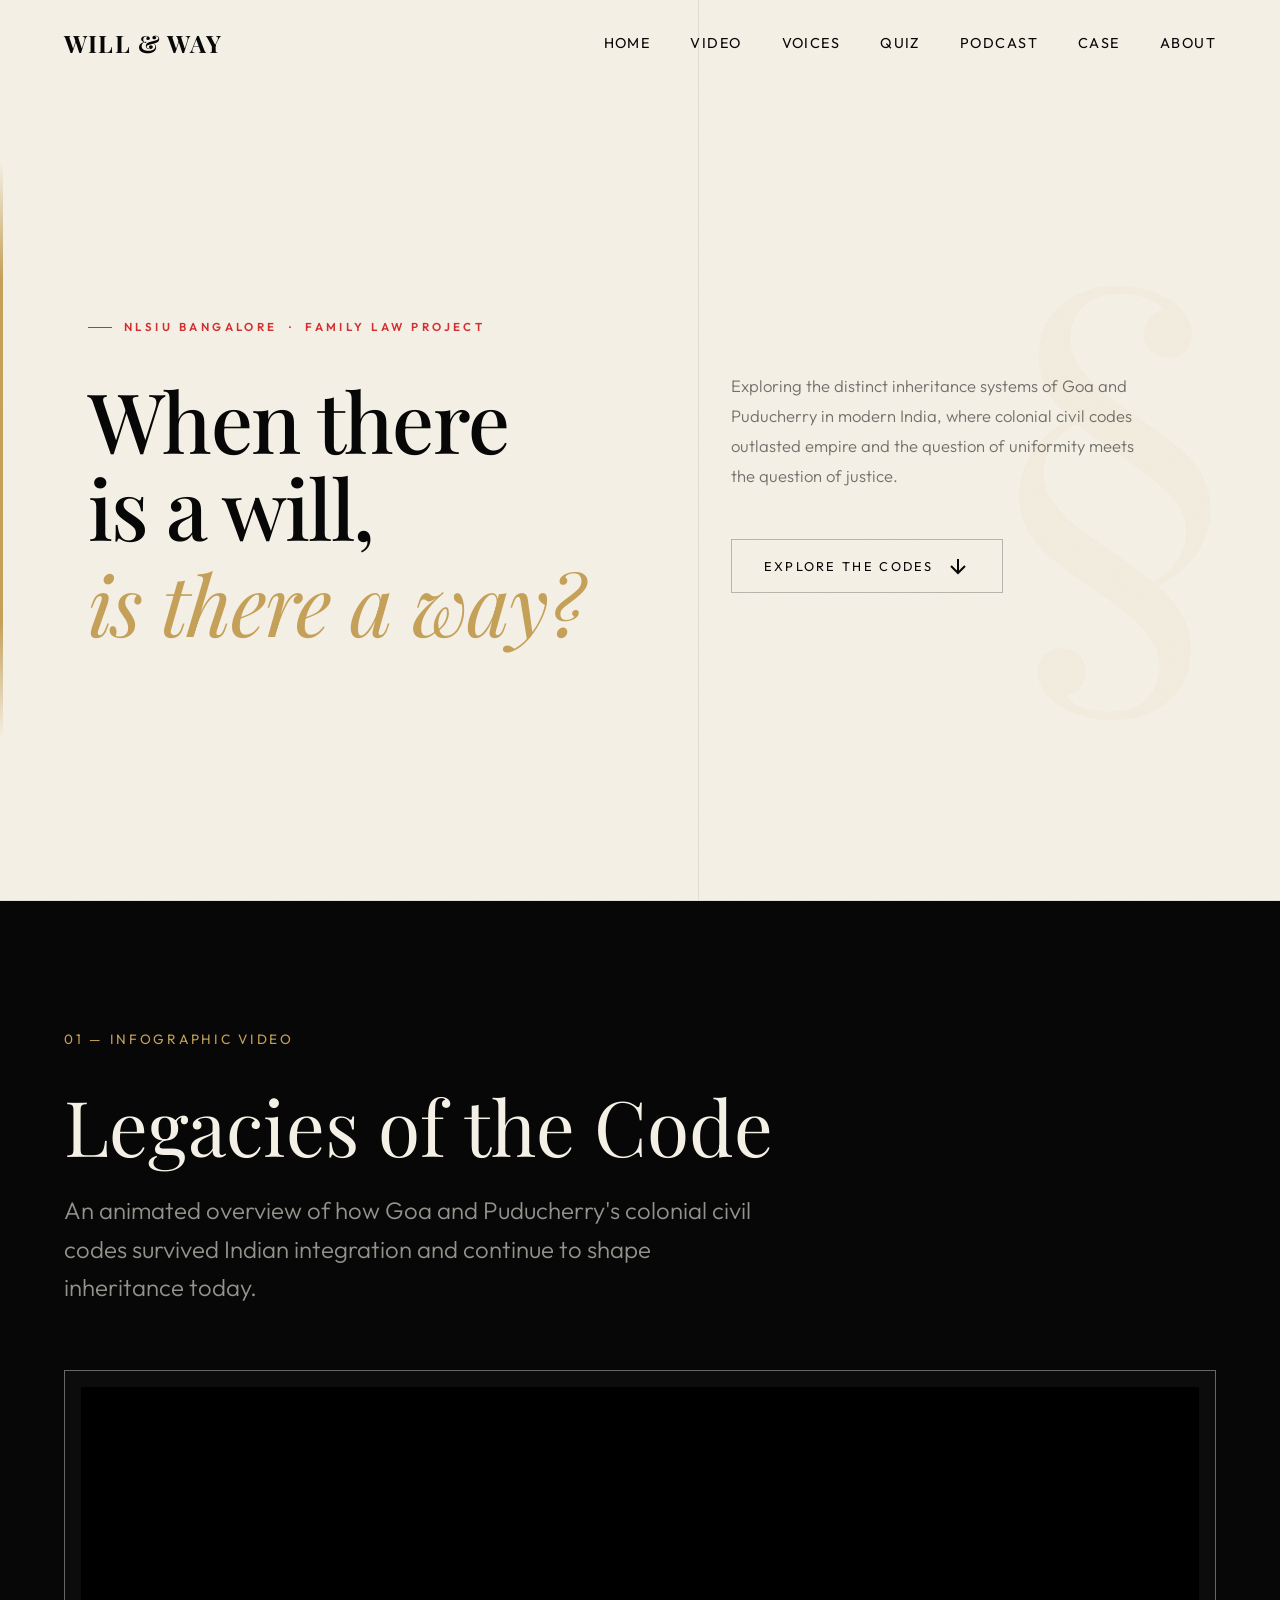
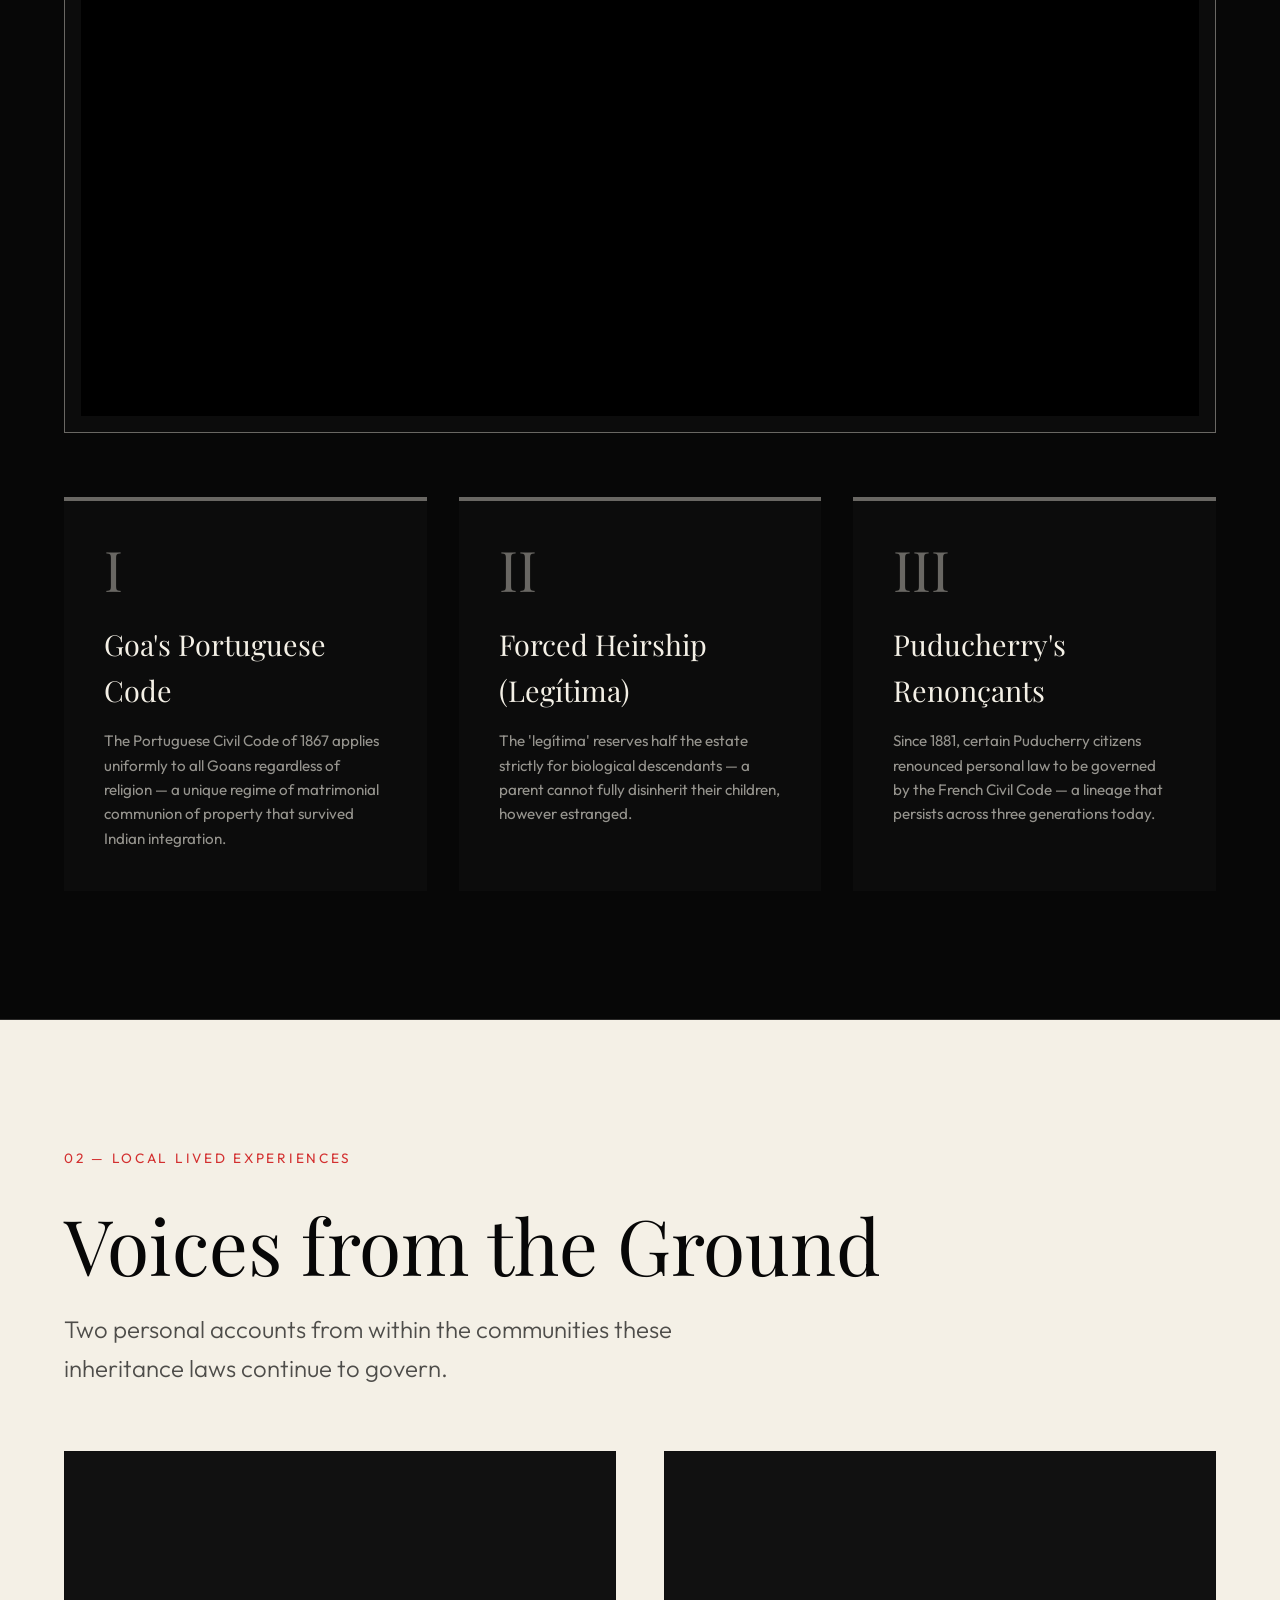
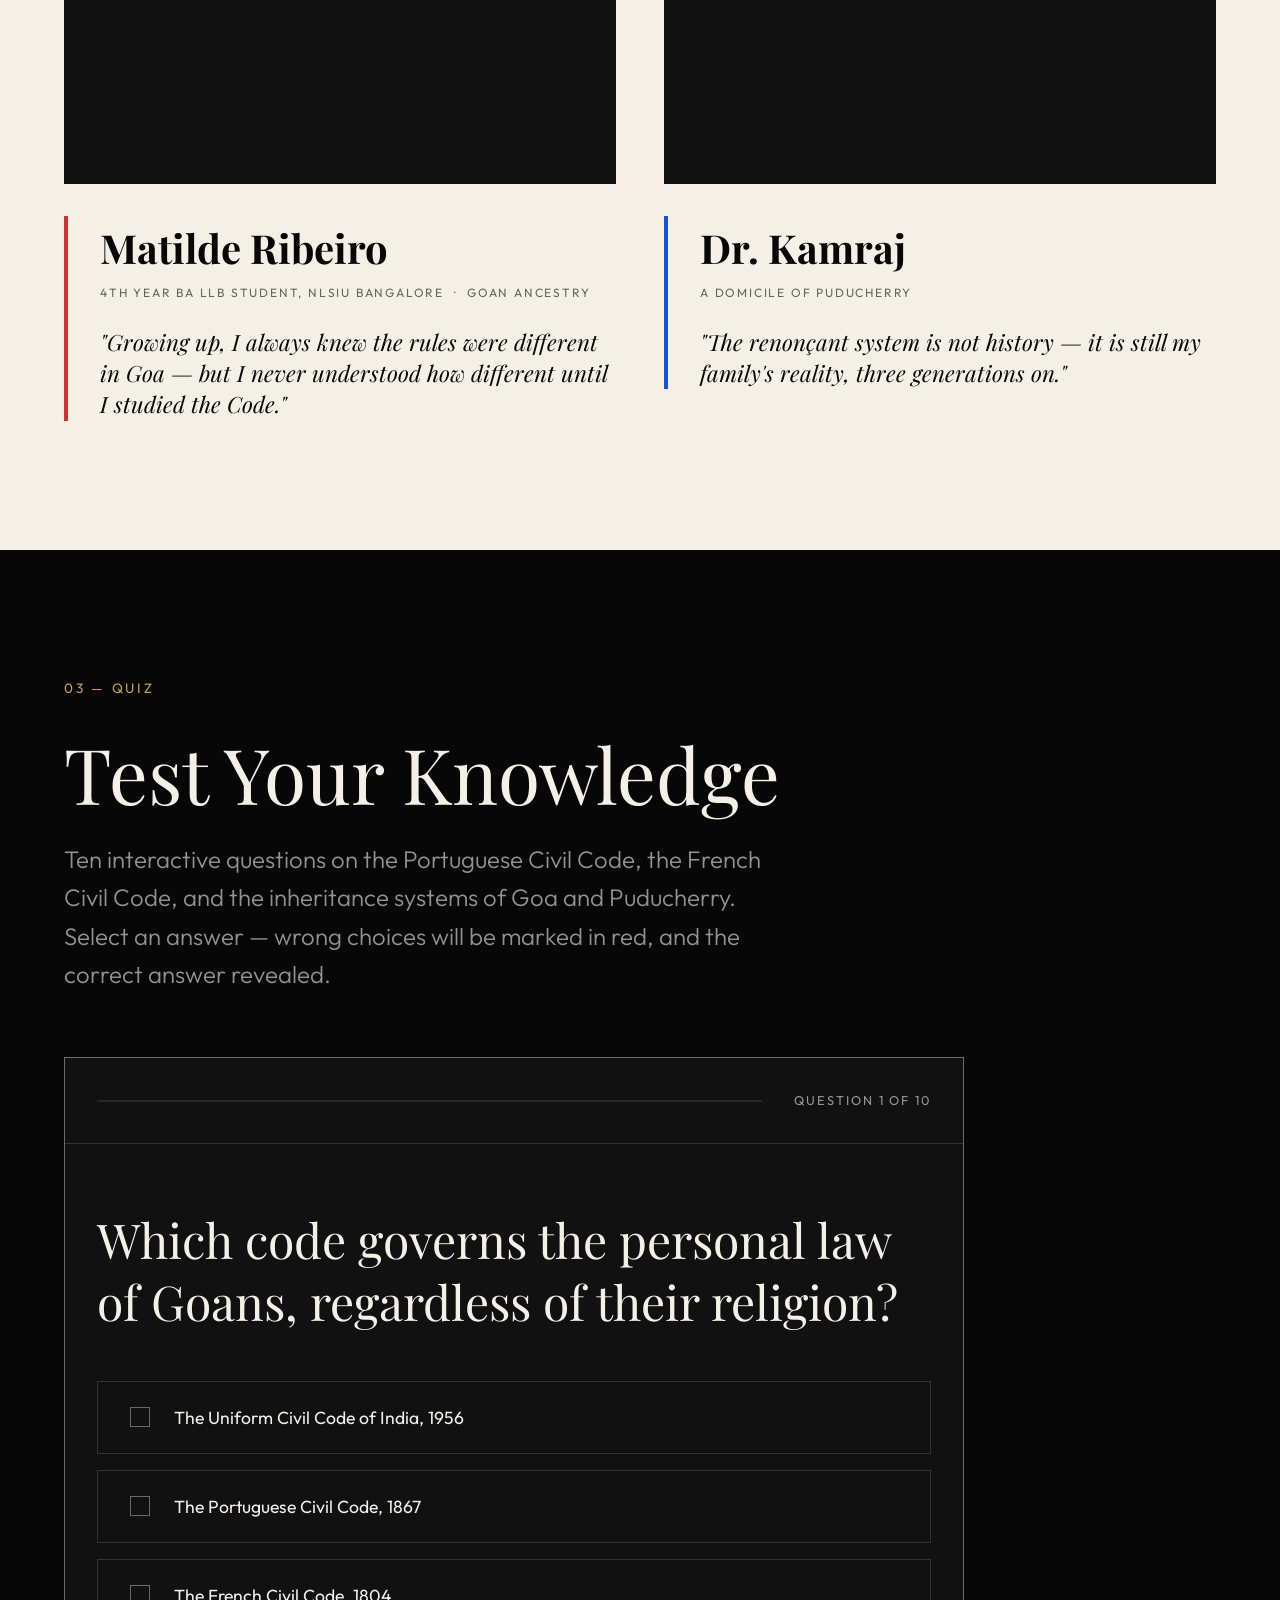
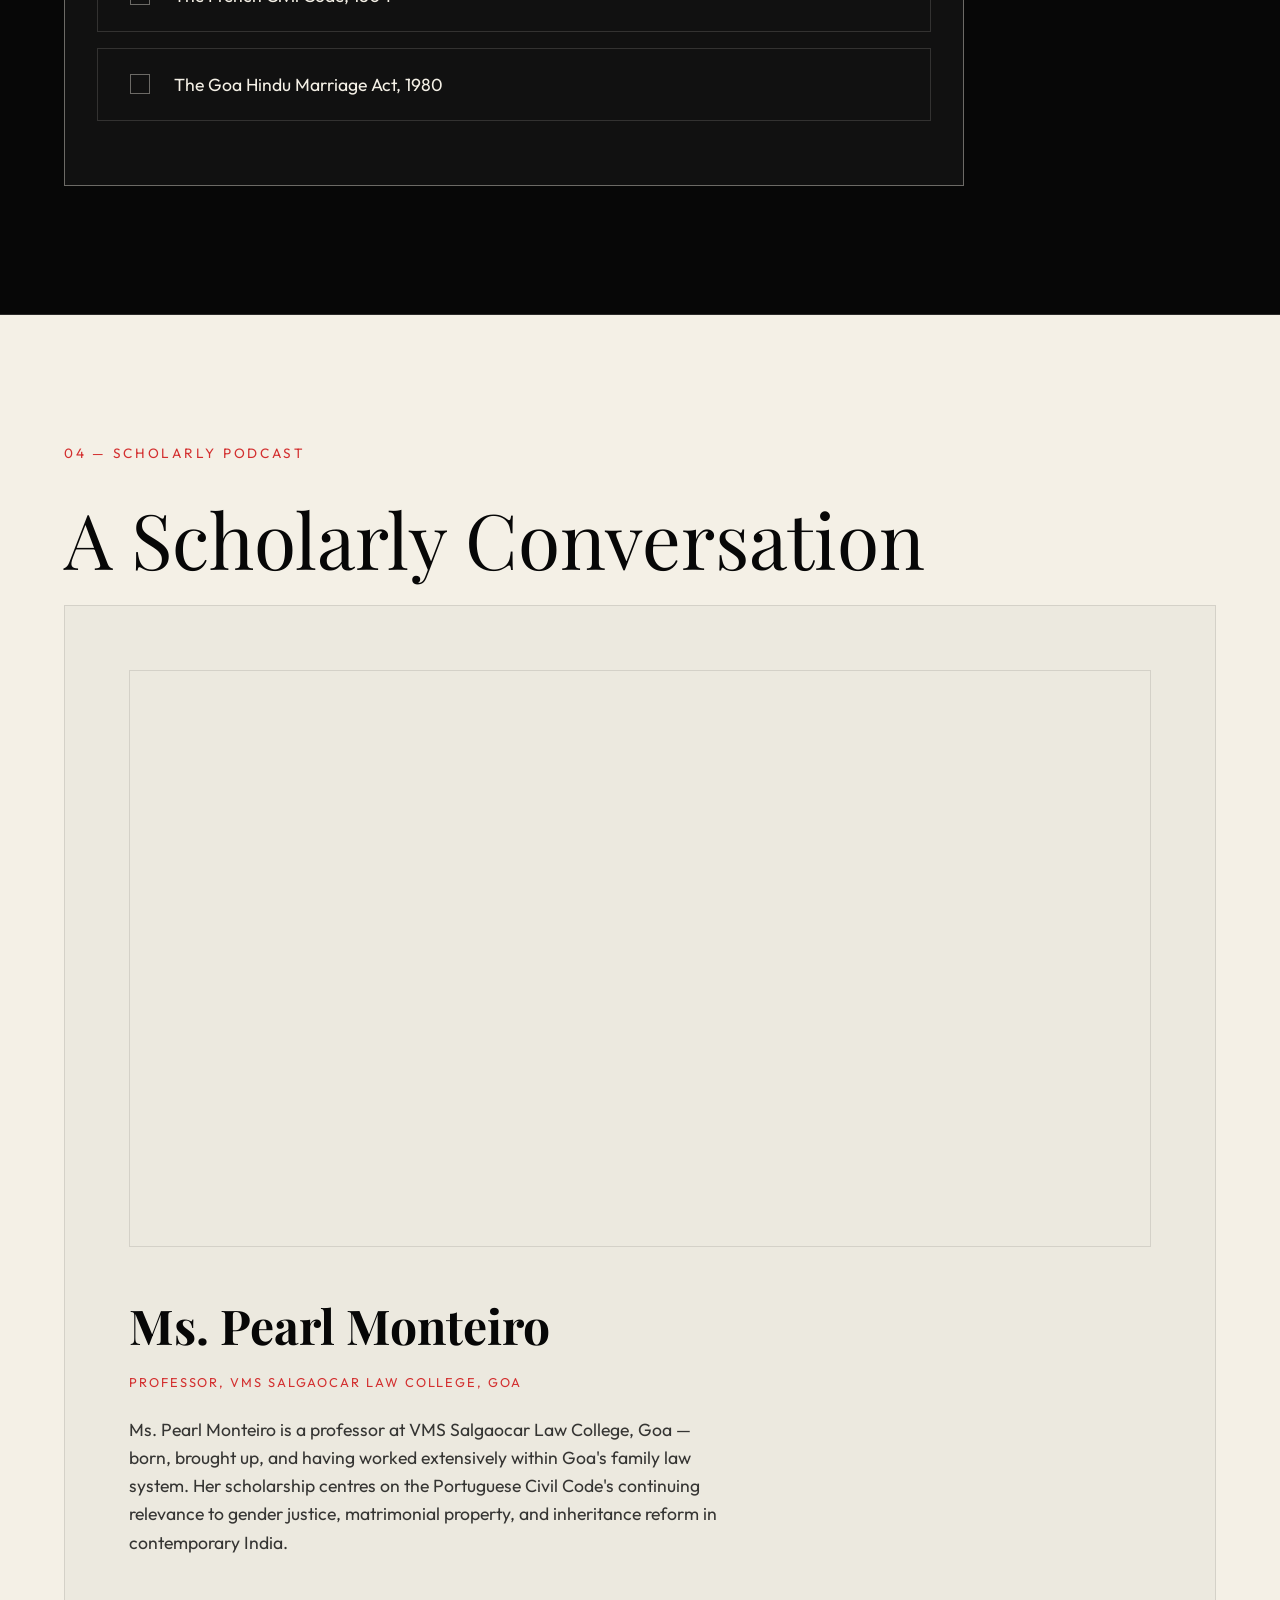
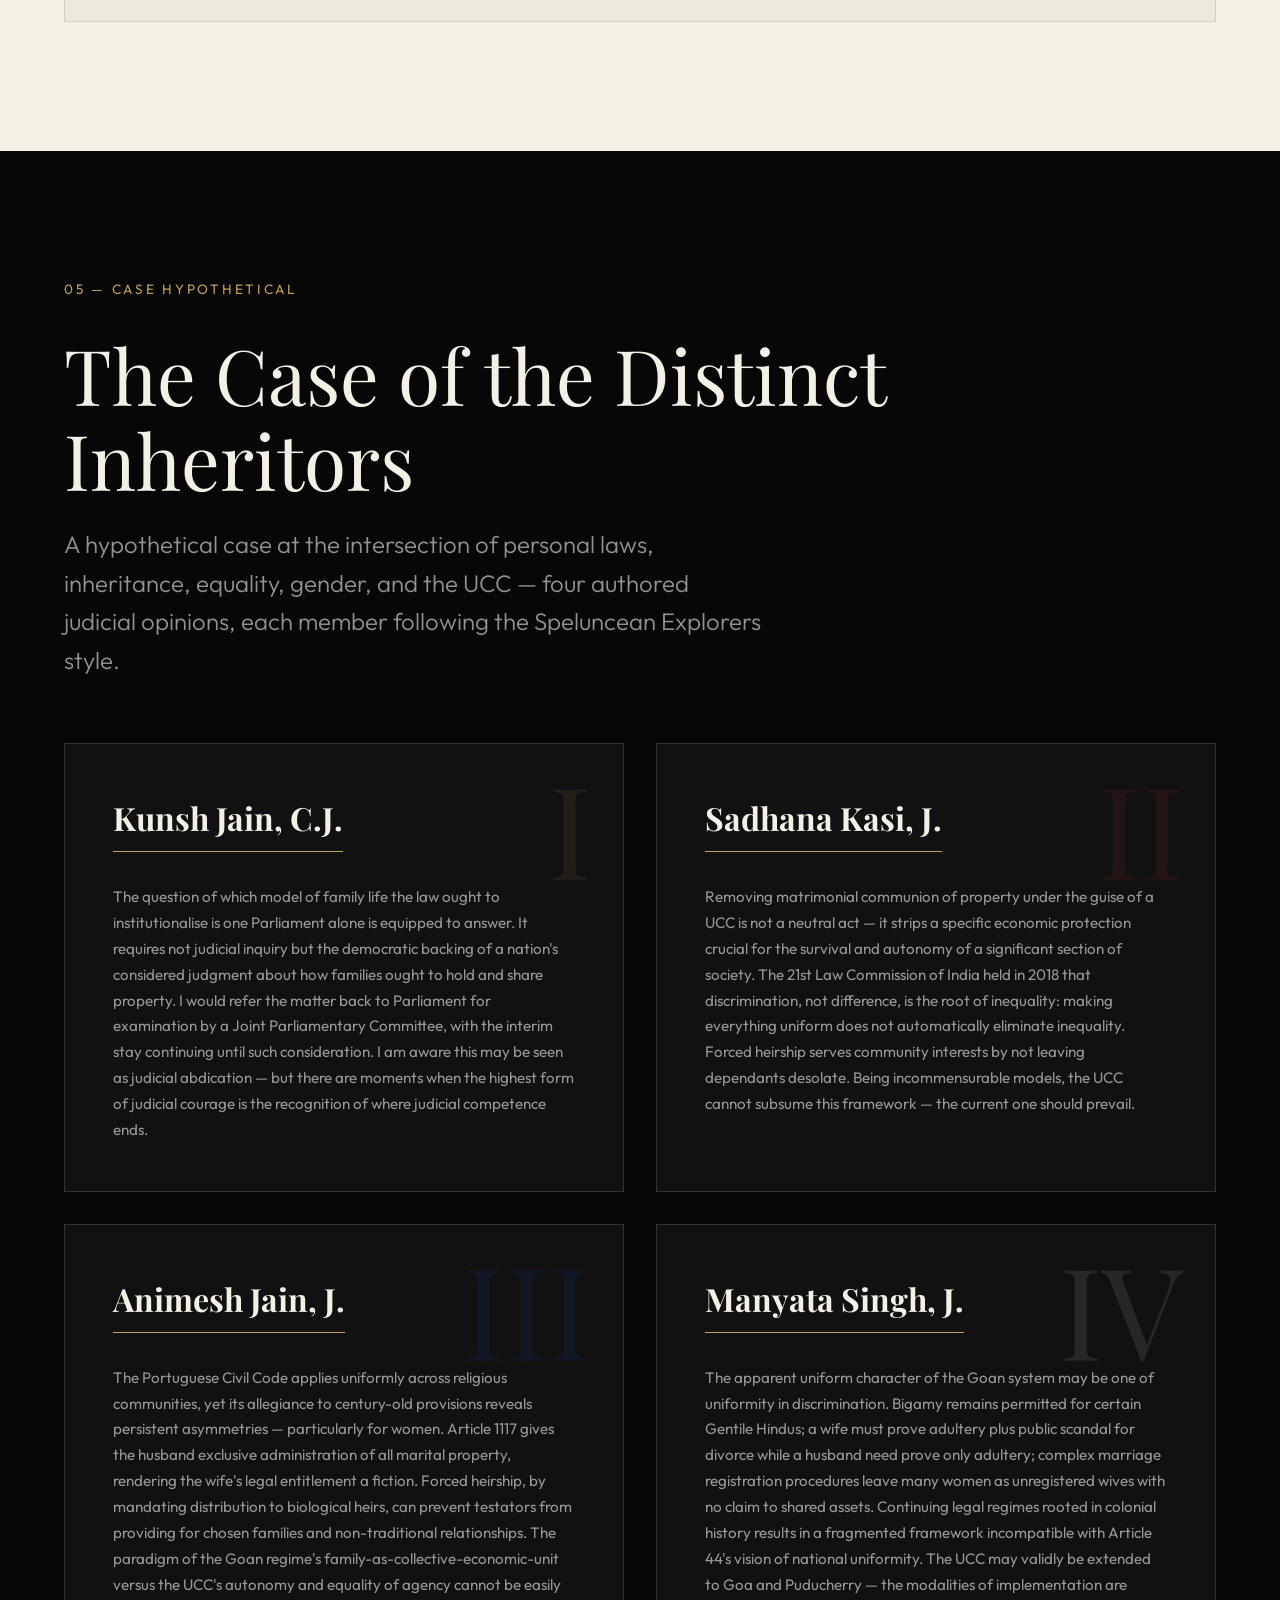
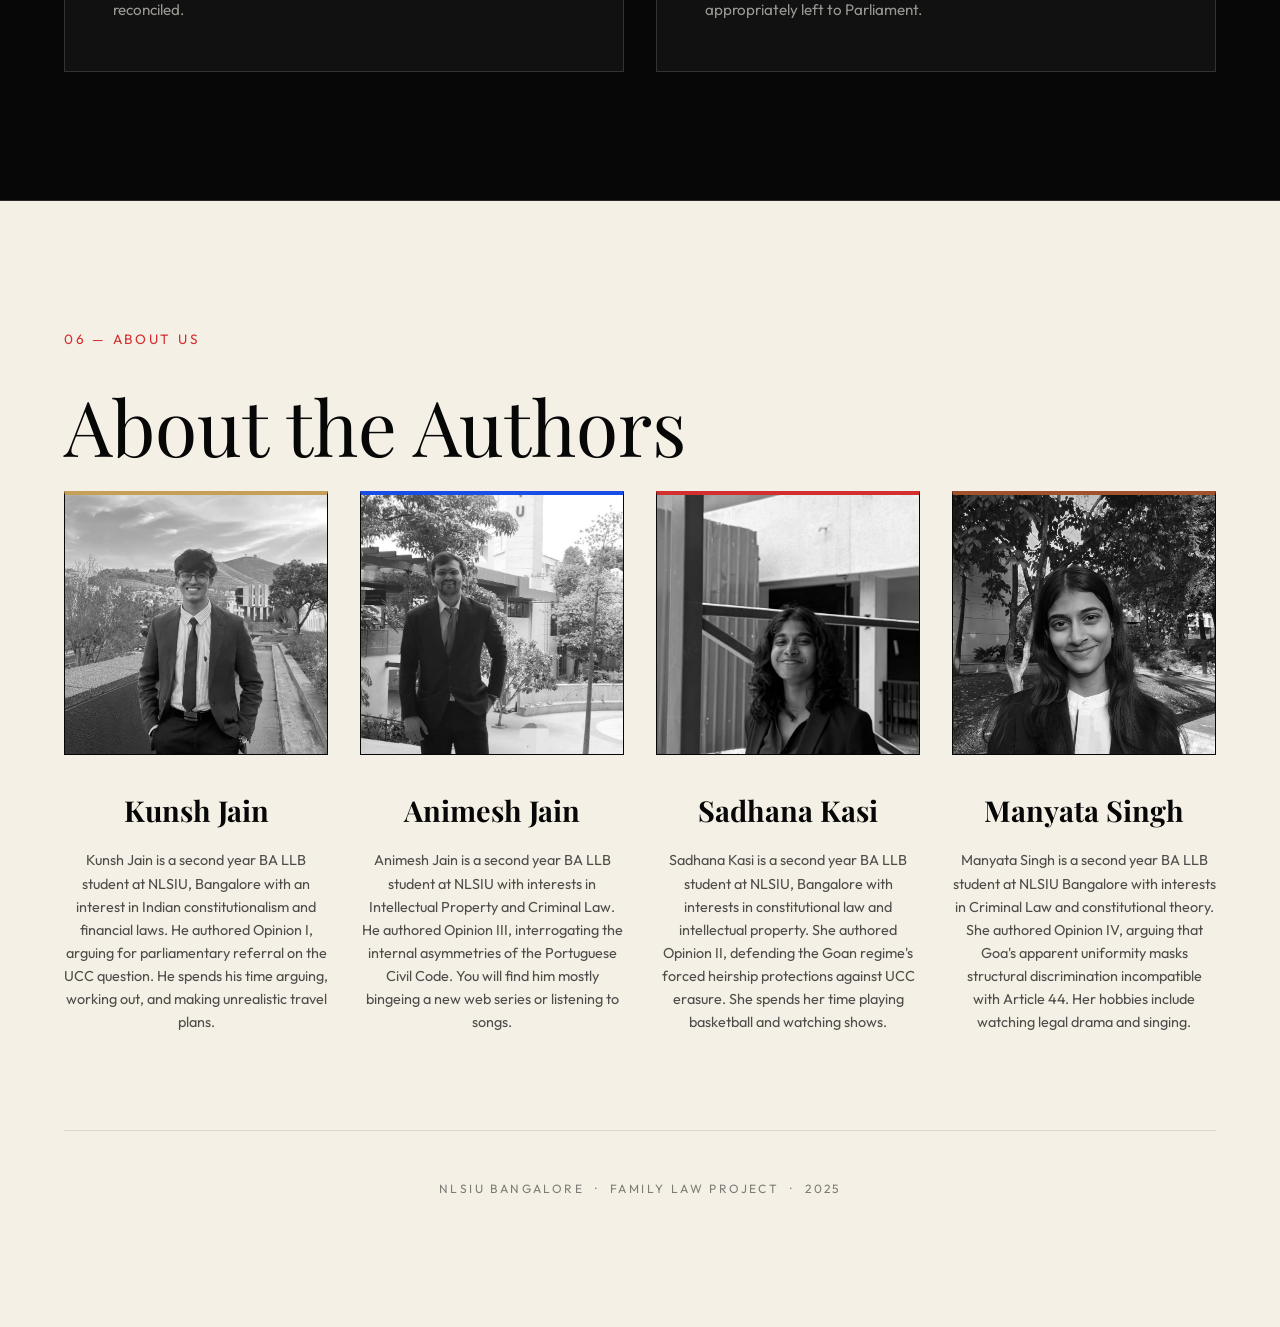
==== commit 8a249207: "Redesign hero, embed Drive videos, update all section content and author cards" ====
--- a/index.html
+++ b/index.html
@@ -12,11 +12,9 @@
 </head>
 <body>
 
-  <!-- ═══════════════════════════════════════════════════════
-       STICKY NAVIGATION
-  ════════════════════════════════════════════════════════ -->
+  <!-- STICKY NAVIGATION -->
   <nav class="site-nav" aria-label="Main navigation">
-    <span class="nav-brand">Will &amp; Way</span>
+    <a href="#home" class="nav-brand">Will &amp; Way</a>
     <button class="nav-toggle" aria-label="Toggle navigation" aria-expanded="false">
       <span></span><span></span><span></span>
     </button>
@@ -31,372 +29,330 @@
     </ul>
   </nav>
 
-  <!-- ═══════════════════════════════════════════════════════
-       SECTION 1 — HERO
-  ════════════════════════════════════════════════════════ -->
-  <section id="home" aria-label="Hero">
+  <!-- SECTION 1 — HERO -->
+  <section id="home" class="hero-section" aria-label="Hero">
+    <!-- Large decorative legal section mark -->
+    <div class="hero-deco-symbol" aria-hidden="true">§</div>
 
     <div class="hero-inner">
-      <p class="hero-eyebrow">NLSIU Bangalore &nbsp;·&nbsp; Family Law Project &nbsp;·&nbsp; 2025</p>
-
-      <h1 class="hero-headline">
-        <span class="line-1">When there is a will,</span>
-        <span class="line-2">is there a way?</span>
-      </h1>
-
-      <p class="hero-subheading">
-        Exploring the distinct inheritance systems of Goa and Puducherry
-        in modern India — where colonial civil codes outlasted empire,
-        and the question of uniformity meets the question of justice.
+      <!-- Left accent bar -->
+      <div class="hero-accent-bar" aria-hidden="true"></div>
+
+      <div class="hero-content">
+        <p class="hero-eyebrow reveal" style="--reveal-delay:0ms">NLSIU Bangalore &nbsp;·&nbsp; Family Law Project</p>
+        
+        <h1 class="hero-headline">
+          <span class="reveal" style="--reveal-delay:200ms">When there</span>
+          <span class="reveal" style="--reveal-delay:300ms">is a will,</span>
+          <span class="reveal title-italic" style="--reveal-delay:500ms">is there a way?</span>
+        </h1>
+      </div>
+
+      <!-- Bottom split row: subtitle left, CTA right -->
+      <div class="hero-bottom-row">
+        <p class="hero-subheading reveal" style="--reveal-delay:600ms">
+          Exploring the distinct inheritance systems of Goa and Puducherry in modern India, where colonial civil codes outlasted empire and the question of uniformity meets the question of justice.
+        </p>
+        
+        <div class="hero-actions reveal" style="--reveal-delay:800ms">
+          <a href="#video" class="hero-cta">
+            <span>Explore the Codes</span>
+            <svg width="24" height="24" viewBox="0 0 24 24" fill="none" stroke="currentColor" stroke-width="2">
+              <path d="M12 5v14M19 12l-7 7-7-7"/>
+            </svg>
+          </a>
+        </div>
+      </div>
+    </div>
+
+    <div class="hero-scroll-indicator reveal" style="--reveal-delay:1000ms">
+      <div class="scroll-line"></div>
+    </div>
+  </section>
+
+  <!-- SECTION 2 — INFOGRAPHIC VIDEO -->
+  <section id="video" class="site-section" aria-label="Infographic Video">
+    <div class="container">
+      <span class="section-label reveal">01 — Infographic Video</span>
+      <h2 class="section-title reveal" style="--reveal-delay:100ms">Legacies of the Code</h2>
+      <p class="section-subtitle reveal" style="--reveal-delay:200ms">
+        An animated overview of how Goa and Puducherry's colonial civil codes survived Indian integration and continue to shape inheritance today.
       </p>
 
-      <div class="hero-meta">
-        <span>Portuguese Civil Code</span>
-        <span style="color:var(--rule)">·</span>
-        <span>French Personal Law</span>
-        <span style="color:var(--rule)">·</span>
-        <span>UCC Debate</span>
-      </div>
-    </div>
-
-    <div class="hero-decoration" aria-hidden="true">&ldquo;</div>
-
-    <div class="hero-scroll" aria-hidden="true">
-      <span class="hero-scroll-label">Scroll</span>
-      <span class="hero-scroll-line"></span>
-    </div>
-
-  </section>
-
-  <!-- ═══════════════════════════════════════════════════════
-       SECTION 2 — INFOGRAPHIC VIDEO
-  ════════════════════════════════════════════════════════ -->
-  <section id="video" class="site-section" aria-label="Infographic Video">
-    <div class="container">
-
-      <p class="section-label">Infographic</p>
-      <h2 class="section-title reveal">Understanding Inheritance Across Borders</h2>
-      <!-- REPLACE: subtitle text -->
-      <p class="section-subtitle reveal" style="--reveal-delay:100ms">
-        How two colonial legal traditions survived Indian integration — and what they mean for families today.
+      <div class="video-container reveal" style="--reveal-delay:300ms">
+        <div class="video-frame">
+          <iframe
+            src="https://drive.google.com/file/d/1NBkZQsoUrHMgljwzfldv5fn_OUs67-qq/preview"
+            allow="autoplay"
+            allowfullscreen
+            aria-label="Infographic video on Goa and Puducherry inheritance systems"
+          ></iframe>
+        </div>
+      </div>
+
+      <div class="takeaways-grid">
+        <div class="takeaway-card goa-accent reveal" style="--reveal-delay:100ms">
+          <div class="takeaway-num">I</div>
+          <h3 class="takeaway-title">Goa's Portuguese Code</h3>
+          <p class="takeaway-text">The Portuguese Civil Code of 1867 applies uniformly to all Goans regardless of religion — a unique regime of matrimonial communion of property that survived Indian integration.</p>
+        </div>
+        <div class="takeaway-card gold-accent reveal" style="--reveal-delay:200ms">
+          <div class="takeaway-num">II</div>
+          <h3 class="takeaway-title">Forced Heirship (Legítima)</h3>
+          <p class="takeaway-text">The 'legítima' reserves half the estate strictly for biological descendants — a parent cannot fully disinherit their children, however estranged.</p>
+        </div>
+        <div class="takeaway-card french-accent reveal" style="--reveal-delay:300ms">
+          <div class="takeaway-num">III</div>
+          <h3 class="takeaway-title">Puducherry's Renonçants</h3>
+          <p class="takeaway-text">Since 1881, certain Puducherry citizens renounced personal law to be governed by the French Civil Code — a lineage that persists across three generations today.</p>
+        </div>
+      </div>
+    </div>
+  </section>
+
+  <!-- SECTION 3 — LOCAL LIVED EXPERIENCES -->
+  <section id="voices" class="site-section inverted-section" aria-label="Local Lived Experiences">
+    <div class="container">
+      <span class="section-label reveal">02 — Local Lived Experiences</span>
+      <h2 class="section-title reveal" style="--reveal-delay:100ms">Voices from the Ground</h2>
+      <p class="section-subtitle reveal" style="--reveal-delay:200ms">
+        Two personal accounts from within the communities these inheritance laws continue to govern.
       </p>
 
-      <div class="video-wrapper reveal" style="--reveal-delay:200ms">
-        <!-- REPLACE: src="assets/infographic.mp4" -->
-        <video controls preload="metadata" aria-label="Infographic video on Goa and Puducherry inheritance systems">
-          <source src="assets/infographic.mp4" type="video/mp4" />
-          Your browser does not support the video element.
-        </video>
-      </div>
-
-      <div class="takeaway-grid">
-
-        <div class="takeaway-card reveal" style="--reveal-delay:0ms">
-          <!-- REPLACE: Takeaway 1 label and text -->
-          <span class="takeaway-label">Goa's Unique Code</span>
-          <p class="takeaway-text"><!-- REPLACE: 2-sentence takeaway about the Portuguese Civil Code's application in Goa. --></p>
-        </div>
-
-        <div class="takeaway-card reveal" style="--reveal-delay:120ms">
-          <!-- REPLACE: Takeaway 2 label and text -->
-          <span class="takeaway-label">Forced Heirship</span>
-          <p class="takeaway-text"><!-- REPLACE: 2-sentence takeaway about the legitima and what it means for testamentary freedom. --></p>
-        </div>
-
-        <div class="takeaway-card reveal" style="--reveal-delay:240ms">
-          <!-- REPLACE: Takeaway 3 label and text -->
-          <span class="takeaway-label">Puducherry's Renoncants</span>
-          <p class="takeaway-text"><!-- REPLACE: 2-sentence takeaway about renoncants and the French Civil Code in Puducherry. --></p>
-        </div>
-
-      </div>
-    </div>
-  </section>
-
-  <!-- ═══════════════════════════════════════════════════════
-       SECTION 3 — LOCAL LIVED EXPERIENCES
-  ════════════════════════════════════════════════════════ -->
-  <section id="voices" class="site-section site-section--alt" aria-label="Local Lived Experiences">
-    <div class="container">
-
-      <p class="section-label">Voices</p>
-      <h2 class="section-title reveal">Local Lived Experiences</h2>
-      <p class="section-subtitle reveal" style="--reveal-delay:100ms">
-        Two perspectives from within the communities these laws govern.
+      <div class="voices-grid">
+        <!-- Person 1 -->
+        <div class="voice-card reveal" style="--reveal-delay:100ms">
+          <div class="voice-video">
+            <iframe
+              src="https://drive.google.com/file/d/1nNHtwb8rXsVKI6X4BV_gDe6FKw-AkteB/preview"
+              allow="autoplay"
+              allowfullscreen
+              aria-label="Interview with Matilde Ribeiro"
+            ></iframe>
+          </div>
+          <div class="voice-meta goa-border">
+            <h3 class="voice-name">Matilde Ribeiro</h3>
+            <span class="voice-desc">4th Year BA LLB Student, NLSIU Bangalore &nbsp;·&nbsp; Goan Ancestry</span>
+            <blockquote class="voice-quote">
+              "Growing up, I always knew the rules were different in Goa — but I never understood how different until I studied the Code."
+            </blockquote>
+          </div>
+        </div>
+
+        <!-- Person 2 -->
+        <div class="voice-card reveal" style="--reveal-delay:300ms">
+          <div class="voice-video">
+            <iframe
+              src="https://drive.google.com/file/d/1n8nGZbnnoru-ILlFsI5bNozF1FwTPeM0/preview"
+              allow="autoplay"
+              allowfullscreen
+              aria-label="Interview with Dr. Kamraj"
+            ></iframe>
+          </div>
+          <div class="voice-meta french-border">
+            <h3 class="voice-name">Dr. Kamraj</h3>
+            <span class="voice-desc">A Domicile of Puducherry</span>
+            <blockquote class="voice-quote">
+              "The renonçant system is not history — it is still my family's reality, three generations on."
+            </blockquote>
+          </div>
+        </div>
+      </div>
+    </div>
+  </section>
+
+  <!-- SECTION 4 — INTERACTIVE QUIZ -->
+  <section id="quiz" class="site-section" aria-label="Interactive Quiz">
+    <div class="container">
+      <span class="section-label reveal">03 — Quiz</span>
+      <h2 class="section-title reveal" style="--reveal-delay:100ms">Test Your Knowledge</h2>
+      <p class="section-subtitle reveal" style="--reveal-delay:200ms">
+        Ten interactive questions on the Portuguese Civil Code, the French Civil Code, and the inheritance systems of Goa and Puducherry. Select an answer — wrong choices will be marked in red, and the correct answer revealed.
       </p>
 
-      <div class="voices-grid">
-
-        <!-- Person 1: Matilde Ribeiro -->
-        <div class="voice-card reveal" style="--reveal-delay:0ms">
-          <div class="voice-card__video-wrapper">
-            <!-- REPLACE: src="assets/interview-matilde.mp4" -->
-            <video controls preload="metadata" aria-label="Interview with Matilde Ribeiro">
-              <source src="assets/interview-matilde.mp4" type="video/mp4" />
-              Your browser does not support the video element.
-            </video>
-          </div>
-          <div class="voice-card__body">
-            <p class="voice-card__name">Matilde Ribeiro</p>
-            <p class="voice-card__descriptor">4th Year Student, NLSIU Bangalore &nbsp;·&nbsp; Goan Ancestry</p>
-            <!-- REPLACE: pull quote from Matilde Ribeiro about her experience with Goan inheritance law -->
-            <blockquote class="voice-card__quote">
-              <!-- REPLACE: "Growing up, I always knew the rules were different in Goa — but I never understood how different until I studied the Code." -->
-            </blockquote>
-          </div>
-        </div>
-
-        <!-- Person 2: Dr. Kamraj -->
-        <div class="voice-card reveal" style="--reveal-delay:150ms">
-          <div class="voice-card__video-wrapper">
-            <!-- REPLACE: src="assets/interview-kamraj.mp4" -->
-            <video controls preload="metadata" aria-label="Interview with Dr. Kamraj">
-              <source src="assets/interview-kamraj.mp4" type="video/mp4" />
-              Your browser does not support the video element.
-            </video>
-          </div>
-          <div class="voice-card__body">
-            <p class="voice-card__name">Dr. Kamraj</p>
-            <p class="voice-card__descriptor">Domicile of Puducherry</p>
-            <!-- REPLACE: pull quote from Dr. Kamraj about the French civil law tradition in Puducherry -->
-            <blockquote class="voice-card__quote">
-              <!-- REPLACE: "The renoncant system is not history — it is still my family's reality, three generations on." -->
-            </blockquote>
-          </div>
-        </div>
-
-      </div>
-    </div>
-  </section>
-
-  <!-- ═══════════════════════════════════════════════════════
-       SECTION 4 — INTERACTIVE QUIZ
-  ════════════════════════════════════════════════════════ -->
-  <section id="quiz" class="site-section" aria-label="Interactive Quiz">
-    <div class="container">
-
-      <p class="section-label">Test Yourself</p>
-      <h2 class="section-title reveal">How Well Do You Know the Law?</h2>
-      <p class="quiz-instruction reveal" style="--reveal-delay:100ms">
-        Ten questions on the Portuguese Civil Code, the French Civil Code, and the inheritance systems of Goa and Puducherry. Select an answer to reveal a legal fact after each question.
+      <div class="quiz-app reveal" style="--reveal-delay:300ms">
+        <div class="quiz-header">
+          <div class="quiz-progress-wrapper">
+            <div class="quiz-progress-bar" id="quiz-progress-bar"></div>
+          </div>
+          <span class="quiz-progress-text" id="quiz-progress-text">Question 1 of 10</span>
+        </div>
+
+        <div class="quiz-body" id="quiz-screen">
+          <h3 class="quiz-question" id="quiz-question"></h3>
+          <div class="quiz-options" id="quiz-options"></div>
+        </div>
+
+        <div class="quiz-fact-card" id="quiz-fact-card">
+          <span class="fact-label">💡 Did You Know?</span>
+          <p class="fact-text" id="quiz-fact-text"></p>
+        </div>
+
+        <div class="quiz-footer">
+          <button class="quiz-btn" id="quiz-next-btn">Next Question</button>
+        </div>
+
+        <div class="quiz-results" id="quiz-results-screen">
+          <div class="results-score" id="results-score"></div>
+          <h3 class="results-title" id="results-title"></h3>
+          <button class="quiz-btn" id="quiz-retake-btn">Retake Quiz</button>
+        </div>
+      </div>
+    </div>
+  </section>
+
+  <!-- SECTION 5 — SCHOLARLY PODCAST -->
+  <section id="podcast" class="site-section inverted-section" aria-label="Scholarly Podcast">
+    <div class="container">
+      <span class="section-label reveal">04 — Scholarly Podcast</span>
+      <h2 class="section-title reveal" style="--reveal-delay:100ms">A Scholarly Conversation</h2>
+
+      <div class="podcast-module reveal" style="--reveal-delay:200ms">
+        <!-- Full-width video player -->
+        <div class="guest-video-full">
+          <iframe
+            src="https://drive.google.com/file/d/1GbP8i5n-MtNAlC29h-jCwOxvSBGZYhWN/preview"
+            allow="autoplay"
+            allowfullscreen
+            aria-label="Video interview with Ms. Pearl Monteiro"
+          ></iframe>
+        </div>
+        <!-- Bio below the video -->
+        <div class="guest-details">
+          <h3 class="guest-name">Ms. Pearl Monteiro</h3>
+          <span class="guest-title">Professor, VMS Salgaocar Law College, Goa</span>
+          <p class="guest-bio">
+            Ms. Pearl Monteiro is a professor at VMS Salgaocar Law College, Goa — born, brought up, and having worked extensively within Goa's family law system. Her scholarship centres on the Portuguese Civil Code's continuing relevance to gender justice, matrimonial property, and inheritance reform in contemporary India.
+          </p>
+        </div>
+      </div>
+    </div>
+  </section>
+
+  <!-- SECTION 6 — CASE HYPOTHETICAL -->
+  <section id="case" class="site-section" aria-label="Case Hypothetical">
+    <div class="container">
+      <span class="section-label reveal">05 — Case Hypothetical</span>
+      <h2 class="section-title reveal" style="--reveal-delay:100ms">The Case of the Distinct Inheritors</h2>
+      <p class="section-subtitle reveal" style="--reveal-delay:200ms">
+        A hypothetical case at the intersection of personal laws, inheritance, equality, gender, and the UCC — four authored judicial opinions, each member following the Speluncean Explorers style.
       </p>
 
-      <div class="quiz-container reveal" style="--reveal-delay:200ms">
-
-        <!-- Progress -->
-        <div class="quiz-progress-track">
-          <div class="quiz-progress-bar" id="quiz-progress-bar"></div>
-        </div>
-        <span class="quiz-progress-label" id="quiz-progress-label">Question 1 of 10</span>
-
-        <!-- Question screen -->
-        <div id="question-screen">
-          <p class="quiz-question" id="quiz-question"></p>
-
-          <ul class="quiz-options" id="quiz-options" role="list"></ul>
-
-          <!-- Did You Know card -->
-          <div class="dyk-card" id="dyk-card" role="status" aria-live="polite">
-            <span class="dyk-label">&#128161; Did You Know?</span>
-            <p class="dyk-text" id="dyk-text"></p>
-          </div>
-
-          <button class="quiz-option-btn" id="next-btn" type="button">Next &rarr;</button>
-        </div>
-
-        <!-- Results screen -->
-        <div id="results-screen" role="region" aria-label="Quiz results">
-          <div class="results-score" id="results-score"></div>
-          <div class="results-divider"></div>
-          <span class="results-label" id="results-label"></span>
-          <br />
-          <button id="retake-btn" type="button">Retake Quiz</button>
-        </div>
-
-      </div>
-    </div>
-  </section>
-
-  <!-- ═══════════════════════════════════════════════════════
-       SECTION 5 — SCHOLARLY PODCAST
-  ════════════════════════════════════════════════════════ -->
-  <section id="podcast" class="site-section site-section--alt" aria-label="Scholarly Podcast">
-    <div class="container">
-
-      <p class="section-label">Podcast</p>
-      <h2 class="section-title reveal">A Scholarly Conversation</h2>
-
-      <!-- Guest card -->
-      <div class="guest-card reveal" style="--reveal-delay:100ms">
-
-        <div class="guest-portrait">
-          <!-- REPLACE: swap initials div for <img src="assets/pearl-monteiro.jpg" alt="Ms. Pearl Monteiro" /> -->
-          <span class="guest-initials">PM</span>
-        </div>
-
-        <div class="guest-info">
-          <p class="guest-info__name">Ms. Pearl Monteiro</p>
-          <p class="guest-info__title">Professor, VMS Salgaocar Law College, Goa</p>
-          <!-- REPLACE: 2-sentence bio for Ms. Pearl Monteiro -->
-          <p class="guest-info__bio">
-            <!-- REPLACE: Ms. Pearl Monteiro is a legal scholar specialising in Goan civil law and the Portuguese Civil Code. Her work explores the intersection of colonial legal heritage, gender justice, and contemporary inheritance reform. -->
-          </p>
-        </div>
-
-      </div>
-
-      <!-- Audio player -->
-      <div class="audio-player-wrapper reveal" style="--reveal-delay:200ms">
-        <span class="audio-player-label">Listen</span>
-        <!-- REPLACE: src="assets/podcast.mp3" -->
-        <audio controls preload="metadata" aria-label="Scholarly podcast with Ms. Pearl Monteiro">
-          <source src="assets/podcast.mp3" type="audio/mpeg" />
-          Your browser does not support the audio element.
-        </audio>
-      </div>
-
-    </div>
-  </section>
-
-  <!-- ═══════════════════════════════════════════════════════
-       SECTION 6 — CASE HYPOTHETICAL
-  ════════════════════════════════════════════════════════ -->
-  <section id="case" class="site-section" aria-label="Case Hypothetical">
-    <div class="container">
-
-      <p class="section-label">Case Hypothetical</p>
-      <h2 class="section-title reveal">The Case of the Distinct Inheritors</h2>
-
-      <div class="case-intro reveal" style="--reveal-delay:100ms">
-        <p class="case-subheading">
-          A hypothetical case at the intersection of personal laws, inheritance, equality, gender, and the UCC —
-          four authored judicial opinions in the Speluncean Explorers style. In the Supreme Court of India, 2029.
-        </p>
-      </div>
-
       <div class="opinions-grid">
-
-        <!-- Opinion I — Kunsh, C.J. -->
-        <div class="opinion-card reveal" style="--reveal-delay:0ms">
-          <div class="opinion-numeral">I</div>
-          <span class="opinion-author">Kunsh Jain, C.J.</span>
+        <!-- REPLACE: Author 1-4 names and opinion texts -->
+        
+        <!-- Opinion I -->
+        <div class="opinion-card reveal" style="--reveal-delay:100ms">
+          <div class="opinion-header">
+            <span class="opinion-num">I</span>
+            <h3 class="opinion-author">Kunsh Jain, C.J.</h3>
+          </div>
           <p class="opinion-text">
-            The question of which model of family life the law ought to institutionalise is one Parliament alone is equipped to answer.
-            It requires not judicial inquiry but the democratic backing of a nation's considered judgment about how families ought to hold and share property.
-            I would refer the matter back to Parliament for examination by a Joint Parliamentary Committee, with the interim stay continuing until such consideration.
-            I am aware this may be seen as judicial abdication — but there are moments when the highest form of judicial courage is the recognition of where judicial competence ends.
-          </p>
-        </div>
-
-        <!-- Opinion II — Sadhana, J. -->
-        <div class="opinion-card reveal" style="--reveal-delay:150ms">
-          <div class="opinion-numeral">II</div>
-          <span class="opinion-author">Sadhana Kasi, J.</span>
+            The question of which model of family life the law ought to institutionalise is one Parliament alone is equipped to answer. It requires not judicial inquiry but the democratic backing of a nation's considered judgment about how families ought to hold and share property. I would refer the matter back to Parliament for examination by a Joint Parliamentary Committee, with the interim stay continuing until such consideration. I am aware this may be seen as judicial abdication — but there are moments when the highest form of judicial courage is the recognition of where judicial competence ends.
+          </p>
+        </div>
+
+        <!-- Opinion II -->
+        <div class="opinion-card reveal" style="--reveal-delay:200ms">
+          <div class="opinion-header">
+            <span class="opinion-num">II</span>
+            <h3 class="opinion-author">Sadhana Kasi, J.</h3>
+          </div>
           <p class="opinion-text">
-            Removing matrimonial communion of property under the guise of a UCC is not a neutral act — it strips a specific economic protection crucial for the survival and autonomy of a significant section of society.
-            The 21st Law Commission of India held in 2018 that discrimination, not difference, is the root of inequality: making everything uniform does not automatically eliminate inequality.
-            Forced heirship serves community interests by not leaving dependants desolate.
-            Being incommensurable models, the UCC cannot subsume this framework — the current one should prevail.
-          </p>
-        </div>
-
-        <!-- Opinion III — Animesh, J. -->
+            Removing matrimonial communion of property under the guise of a UCC is not a neutral act — it strips a specific economic protection crucial for the survival and autonomy of a significant section of society. The 21st Law Commission of India held in 2018 that discrimination, not difference, is the root of inequality: making everything uniform does not automatically eliminate inequality. Forced heirship serves community interests by not leaving dependants desolate. Being incommensurable models, the UCC cannot subsume this framework — the current one should prevail.
+          </p>
+        </div>
+
+        <!-- Opinion III -->
         <div class="opinion-card reveal" style="--reveal-delay:300ms">
-          <div class="opinion-numeral">III</div>
-          <span class="opinion-author">Animesh Jain, J.</span>
+          <div class="opinion-header">
+            <span class="opinion-num">III</span>
+            <h3 class="opinion-author">Animesh Jain, J.</h3>
+          </div>
           <p class="opinion-text">
-            The Portuguese Civil Code applies uniformly across religious communities, yet its allegiance to century-old provisions reveals persistent asymmetries — particularly for women.
-            Article 1117 gives the husband exclusive administration of all marital property, rendering the wife's legal entitlement a fiction.
-            Forced heirship, by mandating distribution to biological heirs, can prevent testators from providing for chosen families and non-traditional relationships.
-            The paradigm of the Goan regime's family-as-collective-economic-unit versus the UCC's autonomy and equality of agency cannot be easily reconciled — subsumption would vitiate the foundational principles of both.
-          </p>
-        </div>
-
-        <!-- Opinion IV — Manyata, J. -->
-        <div class="opinion-card reveal" style="--reveal-delay:450ms">
-          <div class="opinion-numeral">IV</div>
-          <span class="opinion-author">Manyata Singh, J.</span>
+            The Portuguese Civil Code applies uniformly across religious communities, yet its allegiance to century-old provisions reveals persistent asymmetries — particularly for women. Article 1117 gives the husband exclusive administration of all marital property, rendering the wife's legal entitlement a fiction. Forced heirship, by mandating distribution to biological heirs, can prevent testators from providing for chosen families and non-traditional relationships. The paradigm of the Goan regime's family-as-collective-economic-unit versus the UCC's autonomy and equality of agency cannot be easily reconciled.
+          </p>
+        </div>
+
+        <!-- Opinion IV -->
+        <div class="opinion-card reveal" style="--reveal-delay:400ms">
+          <div class="opinion-header">
+            <span class="opinion-num">IV</span>
+            <h3 class="opinion-author">Manyata Singh, J.</h3>
+          </div>
           <p class="opinion-text">
-            The apparent uniform character of the Goan system may be one of uniformity in discrimination.
-            Bigamy remains permitted for certain Gentile Hindus; a wife must prove adultery plus public scandal for divorce while a husband need prove only adultery; complex marriage registration procedures leave many women as unregistered wives with no claim to shared assets.
-            Continuing legal regimes rooted in colonial history results in a fragmented framework incompatible with Article 44's vision of national uniformity.
-            The UCC may validly be extended to Goa and Puducherry — the modalities of implementation are appropriately left to Parliament.
-          </p>
-        </div>
-
-      </div>
-    </div>
-  </section>
-
-  <!-- ═══════════════════════════════════════════════════════
-       SECTION 7 — ABOUT THE AUTHORS
-  ════════════════════════════════════════════════════════ -->
-  <section id="about" class="site-section site-section--alt" aria-label="About the Authors">
-    <div class="container">
-
-      <p class="section-label">The Team</p>
-      <h2 class="section-title reveal">About the Authors</h2>
-
-      <div class="members-grid">
-
-        <!-- Kunsh Jain -->
-        <div class="member-card reveal" style="--reveal-delay:0ms">
-          <div class="member-photo">
-            <!-- REPLACE: <img src="assets/kunsh.jpg" alt="Kunsh Jain" /> (whatsapp image 2025 version) -->
-            <span class="member-initials">KJ</span>
-          </div>
-          <p class="member-name">Kunsh Jain</p>
-          <p class="member-bio">
-            Kunsh Jain is a second year BA LLB student at NLSIU, Bangalore. He has an interest in Indian constitutionalism and financial laws. He spends his time arguing, working out, and making unrealistic travel plans.
-          </p>
-        </div>
-
-        <!-- Animesh Jain -->
-        <div class="member-card reveal" style="--reveal-delay:80ms">
-          <div class="member-photo">
-            <img src="assets/animesh.jpg" alt="Animesh Jain" />
-          </div>
-          <p class="member-name">Animesh Jain</p>
-          <p class="member-bio">
-            Animesh Jain is a second year BALLB student at NLSIU. His interests lie in Intellectual Property and Criminal Laws. You will find him mostly bingeing some new web series or listening to songs.
-          </p>
-        </div>
-
-        <!-- Sadhana Kasi -->
-        <div class="member-card reveal" style="--reveal-delay:160ms">
-          <div class="member-photo">
-            <img src="assets/sadhana.jpg" alt="Sadhana Kasi" />
-          </div>
-          <p class="member-name">Sadhana Kasi</p>
-          <p class="member-bio">
-            Sadhana Kasi is a second year BA LLB student at NLSIU, Bangalore. She has an interest in constitutional law and intellectual property law. She spends her time wasting it, playing basketball and watching shows.
-          </p>
-        </div>
-
-        <!-- Manyata Singh -->
-        <div class="member-card reveal" style="--reveal-delay:240ms">
-          <div class="member-photo">
-            <img src="assets/manyata.jpg" alt="Manyata Singh" />
-          </div>
-          <p class="member-name">Manyata Singh</p>
-          <p class="member-bio">
-            Manyata Singh is a second year BALLB student at NLSIU Bangalore. Her interests include study of Criminal laws, watching legal drama and singing.
-          </p>
-        </div>
-
-      </div>
-
-      <p class="site-colophon">NLSIU Bangalore &nbsp;·&nbsp; Family Law Project &nbsp;·&nbsp; 2025</p>
-
-    </div>
-  </section>
-
-  <!-- ═══════════════════════════════════════════════════════
-       SCRIPTS — order matters
-  ════════════════════════════════════════════════════════ -->
+            The apparent uniform character of the Goan system may be one of uniformity in discrimination. Bigamy remains permitted for certain Gentile Hindus; a wife must prove adultery plus public scandal for divorce while a husband need prove only adultery; complex marriage registration procedures leave many women as unregistered wives with no claim to shared assets. Continuing legal regimes rooted in colonial history results in a fragmented framework incompatible with Article 44's vision of national uniformity. The UCC may validly be extended to Goa and Puducherry — the modalities of implementation are appropriately left to Parliament.
+          </p>
+        </div>
+      </div>
+    </div>
+  </section>
+
+  <!-- SECTION 7 — ABOUT US -->
+  <section id="about" class="site-section inverted-section" aria-label="About the Authors">
+    <div class="container">
+      <span class="section-label reveal">06 — About Us</span>
+      <h2 class="section-title reveal" style="--reveal-delay:100ms">About the Authors</h2>
+
+      <div class="authors-grid">
+
+        <!-- Author 1 — Kunsh Jain: Gold accent -->
+        <div class="author-card author-kunsh reveal" style="--reveal-delay:100ms">
+          <div class="author-avatar">
+            <img src="assets/kunsh.jpg" alt="Kunsh Jain" onerror="this.style.display='none'; this.nextElementSibling.style.display='flex';" />
+            <span style="display:none;">KJ</span>
+          </div>
+          <div class="author-info">
+            <h3 class="author-name">Kunsh Jain</h3>
+            <p class="author-bio">Kunsh Jain is a second year BA LLB student at NLSIU, Bangalore with an interest in Indian constitutionalism and financial laws. He authored Opinion I, arguing for parliamentary referral on the UCC question. He spends his time arguing, working out, and making unrealistic travel plans.</p>
+          </div>
+        </div>
+
+        <!-- Author 2 — Animesh Jain: French Blue accent -->
+        <div class="author-card author-animesh reveal" style="--reveal-delay:200ms">
+          <div class="author-avatar">
+            <img src="assets/animesh.jpg" alt="Animesh Jain" onerror="this.style.display='none'; this.nextElementSibling.style.display='flex';" />
+            <span style="display:none;">AJ</span>
+          </div>
+          <div class="author-info">
+            <h3 class="author-name">Animesh Jain</h3>
+            <p class="author-bio">Animesh Jain is a second year BA LLB student at NLSIU with interests in Intellectual Property and Criminal Law. He authored Opinion III, interrogating the internal asymmetries of the Portuguese Civil Code. You will find him mostly bingeing a new web series or listening to songs.</p>
+          </div>
+        </div>
+
+        <!-- Author 3 — Sadhana Kasi: Goa Red accent -->
+        <div class="author-card author-sadhana reveal" style="--reveal-delay:300ms">
+          <div class="author-avatar">
+            <img src="assets/sadhana.jpg" alt="Sadhana Kasi" onerror="this.style.display='none'; this.nextElementSibling.style.display='flex';" />
+            <span style="display:none;">SK</span>
+          </div>
+          <div class="author-info">
+            <h3 class="author-name">Sadhana Kasi</h3>
+            <p class="author-bio">Sadhana Kasi is a second year BA LLB student at NLSIU, Bangalore with interests in constitutional law and intellectual property. She authored Opinion II, defending the Goan regime's forced heirship protections against UCC erasure. She spends her time playing basketball and watching shows.</p>
+          </div>
+        </div>
+
+        <!-- Author 4 — Manyata Singh: Warm terracotta accent -->
+        <div class="author-card author-manyata reveal" style="--reveal-delay:400ms">
+          <div class="author-avatar">
+            <img src="assets/manyata.jpg" alt="Manyata Singh" onerror="this.style.display='none'; this.nextElementSibling.style.display='flex';" />
+            <span style="display:none;">MS</span>
+          </div>
+          <div class="author-info">
+            <h3 class="author-name">Manyata Singh</h3>
+            <p class="author-bio">Manyata Singh is a second year BA LLB student at NLSIU Bangalore with interests in Criminal Law and constitutional theory. She authored Opinion IV, arguing that Goa's apparent uniformity masks structural discrimination incompatible with Article 44. Her hobbies include watching legal drama and singing.</p>
+          </div>
+        </div>
+      </div>
+
+      <div class="site-footer reveal" style="--reveal-delay:500ms">
+        <p>NLSIU Bangalore &nbsp;·&nbsp; Family Law Project &nbsp;·&nbsp; 2025</p>
+      </div>
+    </div>
+  </section>
+
   <script src="js/nav.js"></script>
   <script src="js/scroll-reveal.js"></script>
   <script src="js/quiz.js"></script>
-
 </body>
 </html>
--- a/css/base.css
+++ b/css/base.css
@@ -1,37 +1,62 @@
+/* FILE: project/css/base.css */
+
 /*
- * ============================================================
- * DESIGN SYSTEM — "When There Is a Will, Is There a Way?"
- * NLSIU Bangalore · Family Law Project · 2025
- * ============================================================
- *
- * AESTHETIC DIRECTION: Archival Editorial
- * Concept: A 19th-century Portuguese legal codex translated
- * into modern web editorial. The palette draws from aged
- * ivory paper (background), ink-stamp vermillion (accent),
- * French colonial green (secondary), and legal document gold.
- * Typography pairs Cormorant Garamond (display) with Lora
- * (body) — both historically resonant serifs chosen for their
- * editorial authority and distance from generic AI aesthetics.
- *
- * PALETTE RATIONALE:
- *   --ivory       — aged paper; warm neutral ground
- *   --vermillion  — Portuguese azulejo tile red; stamp ink
- *   --colonial-green — French colonial administrative green
- *   --gold        — legal seal / document gilt
- *   --ink         — deep near-black for primary text
- *
- * MOTION: translateY reveals (not fade-in), staggered card
- * entrances via --reveal-delay, hero stagger via animation-delay.
- *
- * ANTI-CONVERGENCE: No Inter/Poppins/Space Grotesk. No purple
- * gradients. No glassmorphism. No rounded shadow cards.
- * No hover scale(1.05).
- * ============================================================
+ * DESIGN SYSTEM: "Deconstructed Legal Archive"
+ * 
+ * Aesthetic Rationale: 
+ * To marry the user's desire for a fascinating, "wow-factor" experience with the 
+ * historical gravity of colonial law, we use an ultra-high-contrast, dark-mode 
+ * editorial aesthetic. 
+ * 
+ * Typography:
+ * - 'Bodoni Moda': An extreme-contrast, high-fashion serif rooted in 18th-century 
+ *   European typography. It screams "French/Portuguese colonial authority" but looks 
+ *   incredibly striking and modern when scaled up massively.
+ * - 'Chivo': A brutal, heavy-duty sans-serif that grounds the design, representing 
+ *   the modern Indian constitutional framework.
+ * 
+ * Palette:
+ * - Pitch Black (#070707) canvas to make colors explode.
+ * - Vellum Off-White (#F4F0E6) for text, reducing eye strain.
+ * - Sealing Wax Red (#D32F2F) representing Goa/Portuguese Code.
+ * - Ultramarine Blue (#194EE6) representing Puducherry/French Code.
+ * - Faded Gold (#C5A059) for legal prestige and borders.
  */
 
-@import url('https://fonts.googleapis.com/css2?family=Cormorant+Garamond:ital,wght@0,300;0,400;0,600;1,300;1,400;1,600&family=Lora:ital,wght@0,400;0,700;1,400;1,700&family=Libre+Baskerville:ital,wght@0,400;0,700;1,400&display=swap');
-
-/* ── Reset ─────────────────────────────────────────────── */
+@import url('https://fonts.googleapis.com/css2?family=Outfit:wght@300;400;500;700&family=Playfair+Display:ital,wght@0,400;0,500;0,600;0,700;1,400;1,500;1,600&display=swap');
+
+:root {
+  /* Colors */
+  --bg-dark: #070707;
+  --bg-surface: #111111;
+  --bg-surface-hover: #1A1A1A;
+  
+  --text-main: #F4F0E6;
+  --text-muted: rgba(244, 240, 230, 0.6);
+  --text-dark: #070707;
+  
+  --accent-goa: #D32F2F;
+  --accent-french: #194EE6;
+  --accent-gold: #C5A059;
+  
+  --border-subtle: rgba(244, 240, 230, 0.15);
+  --border-strong: rgba(244, 240, 230, 0.4);
+
+  /* Typography */
+  --font-display: 'Playfair Display', serif;
+  --font-body: 'Outfit', sans-serif;
+  
+  /* Spatial & Grid */
+  --container-width: 1400px;
+  --container-padding: 5vw;
+  --section-padding: 8rem;
+  
+  /* Animation */
+  --ease-spring: cubic-bezier(0.175, 0.885, 0.32, 1.275);
+  --ease-smooth: cubic-bezier(0.25, 1, 0.5, 1);
+}
+
+/* Reset & Base */
 *, *::before, *::after {
   box-sizing: border-box;
   margin: 0;
@@ -41,226 +66,212 @@
 html {
   scroll-behavior: smooth;
   font-size: 16px;
+  background-color: var(--bg-dark);
 }
 
 body {
-  font-family: 'Lora', Georgia, serif;
-  background-color: var(--ivory);
-  color: var(--ink);
-  line-height: 1.75;
+  font-family: var(--font-body);
+  color: var(--text-main);
+  line-height: 1.6;
+  overflow-x: hidden;
   -webkit-font-smoothing: antialiased;
   -moz-osx-font-smoothing: grayscale;
 }
 
-img {
-  max-width: 100%;
+/* Texture Overlay - Removed to ensure clean text rendering */
+
+/* Layout Utilities */
+.container {
+  max-width: var(--container-width);
+  margin: 0 auto;
+  padding: 0 var(--container-padding);
+}
+
+.site-section {
+  padding: var(--section-padding) 0;
+  position: relative;
+  border-bottom: 1px solid var(--border-subtle);
+}
+
+.section-label {
+  font-family: var(--font-body);
+  font-size: 0.85rem;
+  text-transform: uppercase;
+  letter-spacing: 0.2em;
+  color: var(--accent-gold);
+  margin-bottom: 2rem;
   display: block;
-}
-
-a {
-  color: inherit;
-  text-decoration: none;
-}
-
-button {
-  font-family: inherit;
-  cursor: pointer;
-}
-
-/* ── Design Tokens ──────────────────────────────────────── */
-:root {
-  --ivory:          #F8F3E8;
-  --ivory-deep:     #EFE9D8;
-  --ink:            #1C1C1E;
-  --ink-light:      #3A3A3C;
-  --vermillion:     #B94A37;
-  --vermillion-dark:#8B3427;
-  --colonial-green: #2D4A3C;
-  --gold:           #C9963A;
-  --mid-gray:       #8C8B83;
-  --rule:           #D4C9B0;
-  --section-alt:    #F0EBE0;
-  --card-bg:        #FDFAF4;
-
-  --font-display:   'Cormorant Garamond', Georgia, serif;
-  --font-body:      'Lora', Georgia, serif;
-  --font-label:     'Libre Baskerville', Georgia, serif;
-
-  --max-width:      1140px;
-  --section-pad:    6rem 2rem;
-  --nav-h:          64px;
-
-  --ease-out-expo:  cubic-bezier(0.16, 1, 0.3, 1);
-  --ease-in-out:    cubic-bezier(0.4, 0, 0.2, 1);
-}
-
-/* ── Utility classes ────────────────────────────────────── */
-.container {
-  max-width: var(--max-width);
-  margin: 0 auto;
-  padding: 0 2rem;
-}
-
-.section-label {
-  font-family: var(--font-label);
-  font-size: 0.72rem;
-  font-style: italic;
-  letter-spacing: 0.18em;
-  text-transform: uppercase;
-  color: var(--vermillion);
-  display: flex;
-  align-items: center;
-  gap: 1rem;
-  margin-bottom: 1.5rem;
-}
-
-.section-label::after {
-  content: '';
-  flex: 1;
-  height: 1px;
-  background: var(--rule);
-  max-width: 120px;
 }
 
 .section-title {
   font-family: var(--font-display);
-  font-size: clamp(2rem, 4vw, 3rem);
+  font-size: clamp(3rem, 6vw, 5.5rem);
+  font-weight: 400;
+  line-height: 1.1;
+  margin-bottom: 1.5rem;
+  max-width: 900px;
+}
+
+.section-subtitle {
+  font-family: var(--font-body);
+  font-size: clamp(1.2rem, 2vw, 1.5rem);
+  color: var(--text-muted);
+  max-width: 700px;
+  margin-bottom: 4rem;
   font-weight: 300;
-  line-height: 1.15;
-  color: var(--ink);
-  margin-bottom: 0.75rem;
-}
-
-.section-subtitle {
-  font-family: var(--font-body);
-  font-style: italic;
-  color: var(--mid-gray);
-  font-size: 1.05rem;
-  margin-bottom: 3rem;
-}
-
-/* ── Scroll reveal ──────────────────────────────────────── */
-.reveal {
-  opacity: 0;
-  transform: translateY(40px);
-  transition:
-    opacity 0.7s var(--ease-out-expo),
-    transform 0.7s var(--ease-out-expo);
-  transition-delay: var(--reveal-delay, 0ms);
-}
-
-.reveal.visible {
-  opacity: 1;
-  transform: translateY(0);
-}
-
-/* ── Sticky Navigation ──────────────────────────────────── */
+}
+
+/* Typography Utilities */
+.text-goa { color: var(--accent-goa); }
+.text-french { color: var(--accent-french); }
+
+/* Sticky Navigation */
 .site-nav {
   position: fixed;
   top: 0;
   left: 0;
-  right: 0;
-  z-index: 999;
-  height: var(--nav-h);
-  background: var(--ivory);
-  border-bottom: 1px solid var(--rule);
-  border-left: 4px solid var(--vermillion);
+  width: 100%;
+  padding: 1.5rem var(--container-padding);
   display: flex;
+  justify-content: space-between;
   align-items: center;
-  padding: 0 2rem;
-  gap: 2rem;
+  z-index: 1000;
+  background: transparent;
+  transition: transform 0.4s var(--ease-smooth);
+}
+
+.site-nav.nav-hidden {
   transform: translateY(-100%);
-  transition: transform 0.45s var(--ease-out-expo);
-  box-shadow: 0 2px 24px rgba(28, 28, 30, 0.07);
-}
-
-.site-nav.nav-visible {
-  transform: translateY(0);
 }
 
 .nav-brand {
   font-family: var(--font-display);
-  font-style: italic;
-  font-size: 1.2rem;
-  font-weight: 400;
-  color: var(--ink);
-  white-space: nowrap;
-  margin-right: auto;
+  font-size: 1.5rem;
+  font-weight: 700;
+  text-transform: uppercase;
+  letter-spacing: 0.05em;
+  color: var(--bg-dark);
+  text-decoration: none;
 }
 
 .nav-links {
   display: flex;
-  align-items: center;
-  gap: 0.25rem;
+  gap: 2.5rem;
   list-style: none;
-  flex-wrap: wrap;
 }
 
 .nav-links a {
-  font-family: var(--font-label);
-  font-size: 0.68rem;
-  letter-spacing: 0.14em;
+  font-family: var(--font-body);
+  font-size: 0.9rem;
   text-transform: uppercase;
-  color: var(--ink-light);
-  padding: 0.4rem 0.75rem;
-  transition: color 0.2s, background 0.2s;
-  display: block;
+  letter-spacing: 0.1em;
+  color: var(--bg-dark);
+  text-decoration: none;
+  position: relative;
+  padding-bottom: 0.25rem;
+  transition: color 0.3s;
+}
+
+.nav-links a::after {
+  content: '';
+  position: absolute;
+  bottom: 0;
+  left: 0;
+  width: 100%;
+  height: 1px;
+  background: var(--accent-gold);
+  transform: scaleX(0);
+  transform-origin: right;
+  transition: transform 0.4s var(--ease-smooth);
 }
 
 .nav-links a:hover {
-  color: var(--vermillion);
-  background: var(--ivory-deep);
-}
-
-/* Mobile nav */
+  color: var(--accent-gold);
+}
+
+.nav-links a:hover::after {
+  transform: scaleX(1);
+  transform-origin: left;
+}
+
 .nav-toggle {
   display: none;
   background: none;
   border: none;
   cursor: pointer;
-  padding: 0.5rem;
-  flex-direction: column;
-  gap: 5px;
+  width: 30px;
+  height: 20px;
+  position: relative;
+  z-index: 1001;
 }
 
 .nav-toggle span {
-  display: block;
-  width: 22px;
-  height: 1.5px;
-  background: var(--ink);
-  transition: transform 0.3s, opacity 0.3s;
-}
-
-@media (max-width: 720px) {
+  position: absolute;
+  width: 100%;
+  height: 2px;
+  background: var(--bg-dark);
+  transition: 0.3s;
+  left: 0;
+}
+
+.nav-toggle span:nth-child(1) { top: 0; }
+.nav-toggle span:nth-child(2) { top: 50%; transform: translateY(-50%); }
+.nav-toggle span:nth-child(3) { bottom: 0; }
+
+.nav-toggle.active span:nth-child(1) {
+  top: 50%;
+  transform: translateY(-50%) rotate(45deg);
+}
+
+.nav-toggle.active span:nth-child(2) {
+  opacity: 0;
+}
+
+.nav-toggle.active span:nth-child(3) {
+  bottom: 50%;
+  transform: translateY(50%) rotate(-45deg);
+}
+
+@media (max-width: 992px) {
+  .nav-links {
+    position: fixed;
+    top: 0;
+    right: -100%;
+    width: 100vw;
+    height: 100vh;
+    background: var(--bg-dark);
+    flex-direction: column;
+    justify-content: center;
+    align-items: center;
+    gap: 3rem;
+    transition: 0.5s var(--ease-spring);
+  }
+  
+  .nav-links.active {
+    right: 0;
+  }
+  
+  .nav-links a {
+    font-size: 1.5rem;
+    font-family: var(--font-display);
+    text-transform: none;
+    letter-spacing: normal;
+  }
+  
   .nav-toggle {
-    display: flex;
-    margin-left: auto;
-  }
-
-  .nav-links {
-    display: none;
-    position: absolute;
-    top: var(--nav-h);
-    left: 0;
-    right: 0;
-    background: var(--ivory);
-    border-bottom: 1px solid var(--rule);
-    flex-direction: column;
-    padding: 1rem 2rem;
-    gap: 0;
-  }
-
-  .nav-links.open {
-    display: flex;
-  }
-
-  .nav-links a {
-    padding: 0.75rem 0;
-    border-bottom: 1px solid var(--rule);
-    font-size: 0.75rem;
-  }
-
-  .nav-links li:last-child a {
-    border-bottom: none;
-  }
-}
+    display: block;
+  }
+}
+
+/* Animations */
+.reveal {
+  opacity: 0;
+  transform: translateY(40px);
+  transition: opacity 1s var(--ease-smooth), transform 1s var(--ease-smooth);
+  transition-delay: var(--reveal-delay, 0ms);
+}
+
+.reveal.active {
+  opacity: 1;
+  transform: translateY(0);
+}
--- a/css/hero.css
+++ b/css/hero.css
@@ -1,219 +1,272 @@
-/* ── Section 1: Hero ────────────────────────────────────── */
-
-#home {
+/* FILE: project/css/hero.css */
+
+/*
+ * SECTION 1: HERO — "Editorial Archive" concept
+ * 
+ * Uses the same warm cream as inverted sections so it flows naturally into the site.
+ * Distinguished from the womb reference via asymmetric left-aligned layout, 
+ * vertical gold accent bar, decorative § watermark, editorial sharp corners,
+ * and a split bottom row (subtitle left, CTA right).
+ */
+
+.hero-section {
+  position: relative;
   min-height: 100vh;
   display: flex;
   flex-direction: column;
   justify-content: center;
-  position: relative;
   overflow: hidden;
-  padding: 6rem 2rem 4rem;
-
-  /* Aged paper grain texture via layered gradients + SVG noise */
-  background-color: var(--ivory);
-  background-image:
-    url("data:image/svg+xml,%3Csvg xmlns='http://www.w3.org/2000/svg' width='300' height='300'%3E%3Cfilter id='noise'%3E%3CfeTurbulence type='fractalNoise' baseFrequency='0.65' numOctaves='3' stitchTiles='stitch'/%3E%3CfeColorMatrix type='saturate' values='0'/%3E%3CfeBlend in='SourceGraphic' mode='multiply'/%3E%3C/filter%3E%3Crect width='300' height='300' filter='url(%23noise)' opacity='0.04'/%3E%3C/svg%3E"),
-    radial-gradient(ellipse 80% 60% at 70% 40%, rgba(45, 74, 60, 0.04) 0%, transparent 70%),
-    radial-gradient(ellipse 50% 80% at 90% 90%, rgba(185, 74, 55, 0.05) 0%, transparent 60%);
-}
-
-/* Decorative vertical rule — the editorial "spine" */
-#home::before {
+  /* Same warm cream as the inverted sections — cohesive with the site */
+  background-color: var(--text-main);
+  border-bottom: 1px solid rgba(7, 7, 7, 0.08);
+}
+
+/* Subtle aged-paper grain texture */
+.hero-section::before {
   content: '';
   position: absolute;
-  left: clamp(1.5rem, 4vw, 4rem);
-  top: 0;
-  bottom: 0;
-  width: 2px;
-  background: linear-gradient(
-    to bottom,
-    transparent 0%,
-    var(--vermillion) 15%,
-    var(--vermillion) 85%,
-    transparent 100%
-  );
-  opacity: 0.7;
-}
-
-/* Decorative corner mark — top right */
-#home::after {
-  content: '';
-  position: absolute;
-  top: 3rem;
-  right: 3rem;
-  width: 48px;
-  height: 48px;
-  border-top: 2px solid var(--gold);
-  border-right: 2px solid var(--gold);
-  opacity: 0.4;
-}
-
-.hero-inner {
-  max-width: var(--max-width);
-  margin: 0 auto;
-  width: 100%;
-  padding-left: clamp(3rem, 7vw, 7rem);
-  position: relative;
+  inset: 0;
+  background-image: url("data:image/svg+xml,%3Csvg viewBox='0 0 256 256' xmlns='http://www.w3.org/2000/svg'%3E%3Cfilter id='n'%3E%3CfeTurbulence type='fractalNoise' baseFrequency='0.85' numOctaves='4' stitchTiles='stitch'/%3E%3C/filter%3E%3Crect width='100%25' height='100%25' filter='url(%23n)' opacity='0.025'/%3E%3C/svg%3E");
+  background-size: 200px 200px;
+  pointer-events: none;
   z-index: 1;
 }
 
-/* Eyebrow label above headline */
-.hero-eyebrow {
-  font-family: var(--font-label);
-  font-size: 0.68rem;
-  letter-spacing: 0.22em;
-  text-transform: uppercase;
-  color: var(--vermillion);
-  margin-bottom: 2rem;
-  opacity: 0;
-  transform: translateY(60px);
-  animation: slideUp 0.8s var(--ease-out-expo) 0.1s forwards;
-}
-
-.hero-headline {
-  font-family: var(--font-display);
-  font-weight: 300;
-  font-size: clamp(3rem, 8.5vw, 8rem);
-  line-height: 1.02;
-  color: var(--ink);
-  letter-spacing: -0.01em;
-  margin-bottom: 2.5rem;
-}
-
-.hero-headline .line-1 {
-  display: block;
-  font-style: italic;
-  opacity: 0;
-  transform: translateY(60px);
-  animation: slideUp 0.9s var(--ease-out-expo) 0.22s forwards;
-}
-
-.hero-headline .line-2 {
-  display: block;
-  opacity: 0;
-  transform: translateY(60px);
-  animation: slideUp 0.9s var(--ease-out-expo) 0.36s forwards;
-}
-
-.hero-subheading {
-  font-family: var(--font-body);
-  font-style: italic;
-  font-size: clamp(1rem, 2vw, 1.25rem);
-  color: var(--ink-light);
-  max-width: 52ch;
-  line-height: 1.6;
-  margin-bottom: 3rem;
-  opacity: 0;
-  transform: translateY(60px);
-  animation: slideUp 0.9s var(--ease-out-expo) 0.5s forwards;
-}
-
-.hero-meta {
-  font-family: var(--font-label);
-  font-size: 0.68rem;
-  letter-spacing: 0.18em;
-  text-transform: uppercase;
-  color: var(--mid-gray);
-  display: flex;
-  align-items: center;
-  gap: 1.5rem;
-  opacity: 0;
-  transform: translateY(60px);
-  animation: slideUp 0.9s var(--ease-out-expo) 0.64s forwards;
-}
-
-.hero-meta span {
-  color: var(--rule);
-}
-
-/* Scroll indicator */
-.hero-scroll {
-  position: absolute;
-  bottom: 2.5rem;
-  left: clamp(3rem, 7vw, 7rem);
-  display: flex;
-  flex-direction: column;
-  align-items: flex-start;
-  gap: 0.5rem;
-  opacity: 0;
-  animation: fadeIn 1s ease 1.1s forwards;
-}
-
-.hero-scroll-label {
-  font-family: var(--font-label);
-  font-size: 0.6rem;
-  letter-spacing: 0.2em;
-  text-transform: uppercase;
-  color: var(--mid-gray);
-}
-
-.hero-scroll-line {
-  width: 1px;
-  height: 48px;
-  background: linear-gradient(to bottom, var(--vermillion), transparent);
-  animation: scrollPulse 2s ease-in-out 1.5s infinite;
-}
-
-/* Decorative large quotation mark */
-.hero-decoration {
-  position: absolute;
-  right: clamp(2rem, 8vw, 8rem);
+/* Giant decorative legal section mark — watermark effect */
+.hero-deco-symbol {
+  position: absolute;
+  right: 4%;
   top: 50%;
   transform: translateY(-50%);
   font-family: var(--font-display);
-  font-size: clamp(8rem, 16vw, 18rem);
+  font-size: clamp(18rem, 35vw, 40rem);
+  font-weight: 400;
   line-height: 1;
-  color: var(--rule);
-  opacity: 0.35;
+  color: rgba(197, 160, 89, 0.05);
+  z-index: 2;
+  pointer-events: none;
   user-select: none;
-  pointer-events: none;
+}
+
+/* Main layout — two-column grid, headline left, description right */
+.hero-inner {
+  position: relative;
+  z-index: 10;
+  display: grid;
+  grid-template-columns: 1.1fr 0.9fr;
+  grid-template-rows: 1fr auto;
+  min-height: 100vh;
+  max-width: var(--container-width);
+  margin: 0 auto;
+  width: 100%;
+  padding: 0 var(--container-padding);
+}
+
+/* Vertical gold accent bar — left edge */
+.hero-accent-bar {
+  position: absolute;
+  left: 0;
+  top: 18%;
+  bottom: 18%;
+  width: 3px;
+  background: linear-gradient(
+    to bottom,
+    transparent,
+    var(--accent-gold) 20%,
+    var(--accent-gold) 80%,
+    transparent
+  );
+  z-index: 15;
+}
+
+/* Left column: eyebrow + headline */
+.hero-content {
+  display: flex;
+  flex-direction: column;
+  justify-content: center;
+  padding: 8rem 3rem 4rem 1.5rem;
+  grid-column: 1;
+  grid-row: 1 / 2;
+}
+
+.hero-eyebrow {
+  font-family: var(--font-body);
+  font-size: 0.72rem;
+  font-weight: 600;
+  letter-spacing: 0.3em;
+  text-transform: uppercase;
+  color: var(--accent-goa);
+  margin-bottom: 2.5rem;
+}
+
+/* Small decorative dash before eyebrow */
+.hero-eyebrow::before {
+  content: '';
+  display: inline-block;
+  width: 24px;
+  height: 1px;
+  background: var(--accent-goa);
+  margin-right: 12px;
+  vertical-align: middle;
+}
+
+.hero-headline {
+  font-family: var(--font-display);
+  font-size: clamp(3rem, 6.5vw, 6rem);
+  font-weight: 500;
+  line-height: 1.05;
+  color: var(--bg-dark);
+  letter-spacing: -0.02em;
+}
+
+.hero-headline span {
+  display: block;
+}
+
+.title-italic {
+  font-family: var(--font-display);
+  font-style: italic;
+  font-weight: 400;
+  color: var(--accent-gold);
+  margin-top: 0.1em;
+}
+
+/* Right column: subtitle + CTA, vertically centered */
+.hero-bottom-row {
+  display: flex;
+  flex-direction: column;
+  justify-content: center;
+  align-items: flex-start;
+  padding: 8rem 0 4rem 2rem;
+  grid-column: 2;
+  grid-row: 1 / 2;
+  /* Subtle left border divider */
+  border-left: 1px solid rgba(7, 7, 7, 0.08);
+}
+
+.hero-subheading {
+  font-family: var(--font-body);
+  font-size: clamp(0.95rem, 1.3vw, 1.1rem);
+  line-height: 1.8;
+  color: rgba(7, 7, 7, 0.55);
+  max-width: 420px;
+  margin-bottom: 3rem;
   font-weight: 300;
-  font-style: italic;
-}
-
-/* ── Keyframes ──────────────────────────────────────────── */
-@keyframes slideUp {
-  from {
-    opacity: 0;
-    transform: translateY(60px);
-  }
-  to {
+}
+
+.hero-actions {
+  display: flex;
+}
+
+.hero-cta {
+  display: inline-flex;
+  align-items: center;
+  gap: 12px;
+  padding: 14px 32px;
+  background: transparent;
+  color: var(--bg-dark);
+  border: 1px solid rgba(7, 7, 7, 0.25);
+  border-radius: 0; /* Sharp editorial corners */
+  font-family: var(--font-body);
+  font-weight: 400;
+  font-size: 0.8rem;
+  letter-spacing: 0.18em;
+  text-transform: uppercase;
+  transition: all 0.4s cubic-bezier(0.4, 0, 0.2, 1);
+  text-decoration: none;
+  cursor: pointer;
+}
+
+.hero-cta:hover {
+  background: var(--bg-dark);
+  color: var(--text-main);
+  border-color: var(--bg-dark);
+  text-decoration: none;
+  letter-spacing: 0.22em;
+}
+
+.hero-cta svg {
+  transition: transform 0.4s cubic-bezier(0.4, 0, 0.2, 1);
+}
+
+.hero-cta:hover svg {
+  transform: translateY(4px);
+}
+
+/* Scroll indicator */
+.hero-scroll-indicator {
+  position: absolute;
+  bottom: 40px;
+  left: 50%;
+  transform: translateX(-50%);
+  z-index: 10;
+}
+
+.scroll-line {
+  width: 1px;
+  height: 50px;
+  background: linear-gradient(to bottom, var(--accent-gold), transparent);
+  animation: scrollPulse 2.5s cubic-bezier(0.4, 0, 0.2, 1) infinite;
+}
+
+@keyframes scrollPulse {
+  0%, 100% {
+    opacity: 0.3;
+    transform: scaleY(0.4);
+    transform-origin: top;
+  }
+  50% {
     opacity: 1;
-    transform: translateY(0);
-  }
-}
-
-@keyframes fadeIn {
-  from { opacity: 0; }
-  to   { opacity: 1; }
-}
-
-@keyframes scrollPulse {
-  0%, 100% { opacity: 1; transform: scaleY(1); }
-  50%       { opacity: 0.4; transform: scaleY(0.7); }
-}
-
-/* ── Mobile ─────────────────────────────────────────────── */
-@media (max-width: 720px) {
+    transform: scaleY(1);
+    transform-origin: top;
+  }
+}
+
+/* ——— Responsive ——— */
+
+@media (max-width: 992px) {
   .hero-inner {
-    padding-left: 2.5rem;
-  }
-
-  .hero-decoration {
+    grid-template-columns: 1fr;
+    grid-template-rows: auto auto;
+  }
+
+  .hero-content {
+    padding: 10rem var(--container-padding) 2rem;
+    grid-column: 1;
+    grid-row: 1;
+  }
+
+  .hero-bottom-row {
+    padding: 2rem var(--container-padding) 6rem;
+    grid-column: 1;
+    grid-row: 2;
+    border-left: none;
+    border-top: 1px solid rgba(7, 7, 7, 0.08);
+  }
+
+  .hero-accent-bar {
+    top: 12%;
+    bottom: auto;
+    height: 100px;
+  }
+
+  .hero-deco-symbol {
+    right: 2%;
+    font-size: clamp(10rem, 25vw, 18rem);
+  }
+}
+
+@media (max-width: 768px) {
+  .hero-headline {
+    font-size: clamp(2.5rem, 10vw, 3.5rem);
+    line-height: 1.1;
+  }
+
+  .hero-accent-bar {
     display: none;
   }
 
-  #home::after {
+  .hero-scroll-indicator {
     display: none;
   }
 }
-
-@media (max-width: 480px) {
-  .hero-inner {
-    padding-left: 2rem;
-  }
-
-  #home::before {
-    left: 1rem;
-  }
-}
--- a/css/sections.css
+++ b/css/sections.css
@@ -1,426 +1,409 @@
-/* ── Sections 2, 3, 5, 6, 7 ─────────────────────────────── */
-
-/* Shared section rhythm */
-.site-section {
-  padding: var(--section-pad);
-}
-
-.site-section--alt {
-  background-color: var(--section-alt);
-}
-
-/* ── Section 2: Infographic Video ──────────────────────── */
-#video .video-wrapper {
+/* FILE: project/css/sections.css */
+
+/*
+ * ARCHIVAL EDITORIAL SECTIONS
+ * High contrast, visible grid lines, dramatic spacing.
+ */
+
+.inverted-section {
+  background-color: var(--text-main);
+  color: var(--bg-dark);
+}
+
+.inverted-section .section-label { color: var(--accent-goa); }
+.inverted-section .section-title { color: var(--bg-dark); }
+.inverted-section .section-subtitle { color: rgba(7, 7, 7, 0.7); }
+
+/* SECTION 2: VIDEO & TAKEAWAYS */
+.video-container {
+  width: 100%;
+  border: 1px solid var(--border-strong);
+  padding: 1rem;
+  background: rgba(255, 255, 255, 0.02);
+  margin-bottom: 4rem;
+}
+
+.video-frame {
   position: relative;
   width: 100%;
   padding-bottom: 56.25%; /* 16:9 */
-  background: var(--ink);
-  margin-bottom: 3rem;
-  border: 1px solid var(--rule);
-}
-
-#video .video-wrapper video {
+  background: #000;
+  overflow: hidden;
+}
+
+.video-frame video,
+.video-frame iframe {
+  position: absolute;
+  top: 0;
+  left: 0;
+  width: 100%;
+  height: 100%;
+  object-fit: cover;
+  filter: grayscale(20%) contrast(1.1);
+  border: none;
+}
+
+.takeaways-grid {
+  display: grid;
+  grid-template-columns: repeat(3, 1fr);
+  gap: 2rem;
+}
+
+.takeaway-card {
+  padding: 2.5rem;
+  border-top: 4px solid var(--border-strong);
+  background: rgba(255, 255, 255, 0.02);
+  transition: transform 0.4s var(--ease-spring), border-color 0.4s;
+}
+
+.takeaway-card:hover {
+  transform: translateY(-10px);
+}
+
+.takeaway-card.goa-accent:hover { border-top-color: var(--accent-goa); }
+.takeaway-card.gold-accent:hover { border-top-color: var(--accent-gold); }
+.takeaway-card.french-accent:hover { border-top-color: var(--accent-french); }
+
+.takeaway-num {
+  font-family: var(--font-display);
+  font-size: 3.5rem;
+  line-height: 1;
+  color: var(--border-strong);
+  margin-bottom: 1.5rem;
+}
+
+.takeaway-title {
+  font-family: var(--font-display);
+  font-size: 1.8rem;
+  font-weight: 400;
+  margin-bottom: 1rem;
+  color: var(--text-main);
+}
+
+.takeaway-text {
+  font-size: 0.95rem;
+  color: var(--text-muted);
+  line-height: 1.6;
+}
+
+/* SECTION 3: VOICES (INVERTED) */
+.voices-grid {
+  display: grid;
+  grid-template-columns: 1fr 1fr;
+  gap: 3rem;
+}
+
+.voice-card {
+  display: flex;
+  flex-direction: column;
+}
+
+.voice-video {
+  position: relative;
+  width: 100%;
+  padding-bottom: 60%;
+  background: var(--bg-surface);
+  margin-bottom: 2rem;
+  border: 1px solid rgba(7, 7, 7, 0.1);
+}
+
+.voice-video video,
+.voice-video iframe {
   position: absolute;
   inset: 0;
   width: 100%;
   height: 100%;
   object-fit: cover;
-}
-
-/* Takeaway cards */
-.takeaway-grid {
-  display: grid;
-  grid-template-columns: repeat(3, 1fr);
-  gap: 0;
-}
-
-.takeaway-card {
-  padding: 2rem 2rem 2rem 1.75rem;
-  border: 1px solid var(--rule);
-  border-left: 4px solid var(--vermillion);
-  background: var(--card-bg);
-  position: relative;
-  transition: border-left-color 0.3s, background 0.3s;
-}
-
-.takeaway-card:not(:first-child) {
-  border-left-width: 1px;
-  border-left-color: var(--rule);
-  margin-left: -1px;
-}
-
-.takeaway-card:hover {
-  background: var(--ivory-deep);
-  border-left-color: var(--vermillion);
-  border-left-width: 4px;
-  z-index: 1;
-}
-
-.takeaway-label {
-  font-family: var(--font-display);
-  font-weight: 600;
+  filter: grayscale(100%) contrast(1.2);
+  transition: filter 0.5s ease;
+  border: none;
+}
+
+.voice-card:hover .voice-video video,
+.voice-card:hover .voice-video iframe {
+  filter: grayscale(0%) contrast(1);
+}
+
+.voice-meta {
+  padding-left: 2rem;
+  border-left: 4px solid var(--bg-dark);
+}
+
+.voice-meta.goa-border { border-left-color: var(--accent-goa); }
+.voice-meta.french-border { border-left-color: var(--accent-french); }
+
+.voice-name {
+  font-family: var(--font-display);
+  font-size: 2.5rem;
+  color: var(--bg-dark);
+  font-weight: 700;
+  margin-bottom: 0.2rem;
+}
+
+.voice-desc {
+  font-size: 0.75rem;
+  text-transform: uppercase;
+  letter-spacing: 0.15em;
+  color: rgba(7, 7, 7, 0.6);
+  display: block;
+  margin-bottom: 1.5rem;
+}
+
+.voice-quote {
+  font-family: var(--font-display);
+  font-style: italic;
+  font-size: 1.4rem;
+  line-height: 1.4;
+  color: var(--bg-dark);
+}
+
+/* SECTION 5: PODCAST (INVERTED) */
+.podcast-module {
+  display: flex;
+  flex-direction: column;
+  padding: 4rem;
+  background: rgba(7, 7, 7, 0.03);
+  border: 1px solid rgba(7, 7, 7, 0.1);
+}
+
+/* Full-width video container — 16:9 responsive */
+.guest-video-full {
+  width: 100%;
+  position: relative;
+  padding-bottom: 56.25%;
+  height: 0;
+  overflow: hidden;
+  border: 1px solid rgba(7, 7, 7, 0.1);
+  margin-bottom: 2.5rem;
+}
+
+.guest-video-full iframe {
+  position: absolute;
+  inset: 0;
+  width: 100%;
+  height: 100%;
+  border: none;
+}
+
+.guest-name {
+  font-family: var(--font-display);
+  font-size: 3rem;
+  font-weight: 700;
+  color: var(--bg-dark);
+  margin-bottom: 0.5rem;
+}
+
+.guest-title {
+  font-size: 0.8rem;
+  text-transform: uppercase;
+  letter-spacing: 0.15em;
+  color: var(--accent-goa);
+  display: block;
+  margin-bottom: 1.5rem;
+}
+
+.guest-bio {
   font-size: 1.1rem;
-  color: var(--ink);
-  margin-bottom: 0.75rem;
+  color: rgba(7, 7, 7, 0.8);
+  max-width: 600px;
+}
+
+.podcast-player {
+  width: 100%;
+  border-top: 1px solid rgba(7, 7, 7, 0.1);
+  padding-top: 2rem;
+}
+
+.player-label {
+  font-size: 0.75rem;
+  text-transform: uppercase;
+  letter-spacing: 0.2em;
+  color: rgba(7, 7, 7, 0.5);
   display: block;
-}
-
-.takeaway-text {
-  font-family: var(--font-body);
-  font-size: 0.92rem;
-  color: var(--ink-light);
-  line-height: 1.65;
-}
-
-@media (max-width: 768px) {
-  .takeaway-grid {
-    grid-template-columns: 1fr;
-  }
-
-  .takeaway-card:not(:first-child) {
-    margin-left: 0;
-    margin-top: -1px;
-    border-left-width: 4px;
-    border-left-color: var(--rule);
-  }
-}
-
-/* ── Section 3: Voices ──────────────────────────────────── */
-#voices .voices-grid {
+  margin-bottom: 1rem;
+}
+
+.podcast-player audio {
+  width: 100%;
+  height: 50px;
+}
+
+/* SECTION 6: CASE HYPOTHETICAL */
+.opinions-grid {
   display: grid;
   grid-template-columns: 1fr 1fr;
-  gap: 2.5rem;
-}
-
-.voice-card {
-  border: 1px solid var(--rule);
-  background: var(--card-bg);
+  gap: 2rem;
+  margin-top: 4rem;
+}
+
+.opinion-card {
+  padding: 3rem;
+  border: 1px solid var(--border-subtle);
+  background: var(--bg-surface);
+  position: relative;
   overflow: hidden;
-}
-
-.voice-card__video-wrapper {
-  position: relative;
-  width: 100%;
-  padding-bottom: 56.25%;
-  background: var(--ink);
-}
-
-.voice-card__video-wrapper video {
+  transition: transform 0.4s var(--ease-spring), background 0.4s;
+}
+
+.opinion-card:hover {
+  transform: translateY(-8px);
+  background: var(--bg-surface-hover);
+  border-color: var(--border-strong);
+}
+
+.opinion-header {
+  display: flex;
+  flex-direction: column;
+  margin-bottom: 2rem;
+  position: relative;
+  z-index: 2;
+}
+
+.opinion-num {
+  font-family: var(--font-display);
+  font-size: 8rem;
+  line-height: 0.8;
+  color: rgba(244, 240, 230, 0.05);
   position: absolute;
-  inset: 0;
-  width: 100%;
-  height: 100%;
-  object-fit: cover;
-}
-
-.voice-card__body {
-  padding: 1.75rem;
-  border-top: 3px solid var(--vermillion);
-}
-
-.voice-card__name {
-  font-family: var(--font-display);
-  font-size: 1.6rem;
-  font-weight: 400;
-  color: var(--ink);
-  margin-bottom: 0.25rem;
-}
-
-.voice-card__descriptor {
-  font-family: var(--font-label);
-  font-size: 0.65rem;
-  letter-spacing: 0.16em;
-  text-transform: uppercase;
-  color: var(--mid-gray);
-  margin-bottom: 1.25rem;
-  font-style: italic;
-}
-
-.voice-card__quote {
-  font-family: var(--font-body);
-  font-style: italic;
-  font-size: 1rem;
-  color: var(--ink-light);
-  line-height: 1.65;
-  padding-left: 1.25rem;
-  border-left: 3px solid var(--gold);
-  position: relative;
-}
-
-.voice-card__quote::before {
-  content: '\201C';
-  font-family: var(--font-display);
-  font-size: 3rem;
-  color: var(--vermillion);
-  line-height: 0;
-  position: absolute;
-  left: -0.1rem;
-  top: 0.75rem;
-  opacity: 0.5;
-}
-
-@media (max-width: 768px) {
-  #voices .voices-grid {
-    grid-template-columns: 1fr;
-  }
-}
-
-/* ── Section 5: Podcast ─────────────────────────────────── */
-#podcast .guest-card {
+  top: -1rem;
+  right: -1rem;
+  z-index: 1;
+  pointer-events: none;
+}
+
+.opinion-card:nth-child(1) .opinion-num { color: rgba(197, 160, 89, 0.1); }
+.opinion-card:nth-child(2) .opinion-num { color: rgba(211, 47, 47, 0.1); }
+.opinion-card:nth-child(3) .opinion-num { color: rgba(25, 78, 230, 0.1); }
+.opinion-card:nth-child(4) .opinion-num { color: rgba(244, 240, 230, 0.1); }
+
+.opinion-author {
+  font-family: var(--font-display);
+  font-size: 2rem;
+  color: var(--text-main);
+  border-bottom: 1px solid var(--accent-gold);
+  padding-bottom: 0.5rem;
+  display: inline-block;
+  margin-right: auto;
+}
+
+.opinion-text {
+  font-size: 0.95rem;
+  line-height: 1.7;
+  color: var(--text-muted);
+  position: relative;
+  z-index: 2;
+}
+
+/* SECTION 7: ABOUT (INVERTED) */
+.authors-grid {
   display: grid;
-  grid-template-columns: 160px 1fr;
-  gap: 2.5rem;
-  align-items: start;
-  background: var(--card-bg);
-  border: 1px solid var(--rule);
-  border-left: 4px solid var(--colonial-green);
-  padding: 2.5rem;
-  margin-bottom: 3rem;
-}
-
-.guest-portrait {
-  width: 140px;
-  height: 140px;
-  border-radius: 50%;
-  border: 2px dashed var(--rule);
+  grid-template-columns: repeat(4, 1fr);
+  gap: 2rem;
+  margin-bottom: 6rem;
+}
+
+.author-card {
+  text-align: center;
+}
+
+.author-avatar {
+  width: 100%;
+  aspect-ratio: 1;
+  margin-bottom: 2rem;
+  background: var(--bg-dark);
+  border: 1px solid rgba(7, 7, 7, 0.1);
   display: flex;
   align-items: center;
   justify-content: center;
   overflow: hidden;
-  flex-shrink: 0;
-  background: var(--ivory-deep);
-}
-
-.guest-portrait img {
+  position: relative;
+}
+
+.author-avatar img {
   width: 100%;
   height: 100%;
   object-fit: cover;
-  border-radius: 50%;
-}
-
-.guest-initials {
-  font-family: var(--font-display);
-  font-size: 2.2rem;
-  font-weight: 300;
-  color: var(--mid-gray);
-  user-select: none;
-}
-
-.guest-info__name {
+  filter: grayscale(100%);
+  transition: filter 0.5s ease;
+}
+
+.author-card:hover .author-avatar img {
+  filter: grayscale(0%);
+}
+
+.author-avatar span {
+  font-family: var(--font-display);
+  font-size: 4rem;
+  color: var(--text-main);
+}
+
+.author-name {
   font-family: var(--font-display);
   font-size: 1.8rem;
-  font-weight: 400;
-  color: var(--ink);
-  margin-bottom: 0.25rem;
-}
-
-.guest-info__title {
-  font-family: var(--font-label);
-  font-size: 0.68rem;
-  letter-spacing: 0.16em;
+  color: var(--bg-dark);
+  margin-bottom: 1rem;
+}
+
+.author-bio {
+  font-size: 0.9rem;
+  color: rgba(7, 7, 7, 0.7);
+  line-height: 1.6;
+}
+
+/* Per-author color accent themes */
+/* Each card gets a unique top border + name color on hover */
+
+.author-kunsh .author-avatar {
+  border-top: 4px solid var(--accent-gold);
+}
+.author-kunsh:hover .author-name { color: var(--accent-gold); }
+
+.author-animesh .author-avatar {
+  border-top: 4px solid var(--accent-french);
+}
+.author-animesh:hover .author-name { color: var(--accent-french); }
+
+.author-sadhana .author-avatar {
+  border-top: 4px solid var(--accent-goa);
+}
+.author-sadhana:hover .author-name { color: var(--accent-goa); }
+
+/* Manyata: warm terracotta — a new accent not used elsewhere */
+.author-manyata .author-avatar {
+  border-top: 4px solid #A0522D;
+}
+.author-manyata:hover .author-name { color: #A0522D; }
+
+/* Smooth name color transition for all cards */
+.author-name {
+  transition: color 0.3s ease;
+}
+
+
+.site-footer {
+  text-align: center;
+  padding-top: 3rem;
+  border-top: 1px solid rgba(7, 7, 7, 0.1);
+  font-size: 0.75rem;
   text-transform: uppercase;
-  color: var(--colonial-green);
-  font-style: italic;
-  margin-bottom: 1rem;
-}
-
-.guest-info__bio {
-  font-family: var(--font-body);
-  font-size: 0.95rem;
-  color: var(--ink-light);
-  line-height: 1.75;
-}
-
-/* Audio player wrapper */
-.audio-player-wrapper {
-  background: var(--card-bg);
-  border: 1px solid var(--rule);
-  padding: 1.5rem 2rem;
-  display: flex;
-  align-items: center;
-  gap: 1.5rem;
-}
-
-.audio-player-label {
-  font-family: var(--font-label);
-  font-size: 0.68rem;
-  letter-spacing: 0.18em;
-  text-transform: uppercase;
-  color: var(--mid-gray);
-  white-space: nowrap;
-  font-style: italic;
-}
-
-.audio-player-wrapper audio {
-  flex: 1;
-  width: 100%;
-  accent-color: var(--vermillion);
-}
-
-@media (max-width: 640px) {
-  #podcast .guest-card {
-    grid-template-columns: 1fr;
-    text-align: center;
-  }
-
-  .guest-portrait {
-    margin: 0 auto;
-  }
-
-  .audio-player-wrapper {
-    flex-direction: column;
-    align-items: flex-start;
-  }
-}
-
-/* ── Section 6: Case Hypothetical ──────────────────────── */
-#case .case-intro {
-  max-width: 70ch;
-  margin-bottom: 3.5rem;
-}
-
-.case-subheading {
-  font-family: var(--font-body);
-  font-style: italic;
-  font-size: 1rem;
-  color: var(--ink-light);
-  line-height: 1.7;
-  border-left: 3px solid var(--gold);
-  padding-left: 1.25rem;
-}
-
-.opinions-grid {
-  display: grid;
-  grid-template-columns: 1fr 1fr;
-  gap: 0;
-}
-
-.opinion-card {
-  padding: 2.5rem;
-  border: 1px solid var(--rule);
-  background: var(--card-bg);
-  position: relative;
-  border-left: 3px solid var(--rule);
-  transition: border-left-color 0.3s var(--ease-in-out), background 0.3s;
-  margin: -1px 0 0 -1px;
-}
-
-.opinion-card:hover {
-  background: var(--ivory);
-  border-left-color: var(--vermillion);
-  border-left-width: 6px;
-  z-index: 1;
-}
-
-.opinion-numeral {
-  font-family: var(--font-display);
-  font-size: 3.5rem;
-  font-weight: 300;
-  color: var(--gold);
-  line-height: 1;
-  margin-bottom: 0.5rem;
-  opacity: 0.8;
-}
-
-.opinion-author {
-  font-family: var(--font-label);
-  font-size: 0.7rem;
-  letter-spacing: 0.15em;
-  text-transform: uppercase;
-  color: var(--vermillion);
-  font-style: italic;
-  margin-bottom: 1.25rem;
-  display: block;
-}
-
-.opinion-text {
-  font-family: var(--font-body);
-  font-size: 0.93rem;
-  color: var(--ink-light);
-  line-height: 1.75;
-}
-
-@media (max-width: 768px) {
-  .opinions-grid {
-    grid-template-columns: 1fr;
-  }
-
-  .opinion-card {
-    margin: 0 0 -1px 0;
-  }
-}
-
-/* ── Section 7: About ───────────────────────────────────── */
-#about .members-grid {
-  display: grid;
-  grid-template-columns: repeat(auto-fill, minmax(220px, 1fr));
-  gap: 2rem;
-  margin-bottom: 4rem;
-}
-
-.member-card {
-  text-align: center;
-  padding: 2rem 1.5rem;
-  border: 1px solid var(--rule);
-  background: var(--card-bg);
-  transition: background 0.3s, border-color 0.3s;
-}
-
-.member-card:hover {
-  background: var(--ivory);
-  border-color: var(--rule);
-}
-
-.member-photo {
-  width: 110px;
-  height: 110px;
-  border-radius: 50%;
-  border: 2px dashed var(--rule);
-  overflow: hidden;
-  margin: 0 auto 1.25rem;
-  background: var(--ivory-deep);
-  display: flex;
-  align-items: center;
-  justify-content: center;
-}
-
-.member-photo img {
-  width: 100%;
-  height: 100%;
-  object-fit: cover;
-  border-radius: 50%;
-}
-
-.member-initials {
-  font-family: var(--font-display);
-  font-size: 1.8rem;
-  font-weight: 300;
-  color: var(--mid-gray);
-}
-
-.member-name {
-  font-family: var(--font-display);
-  font-size: 1.35rem;
-  font-weight: 400;
-  color: var(--ink);
-  margin-bottom: 0.4rem;
-}
-
-.member-bio {
-  font-family: var(--font-body);
-  font-size: 0.85rem;
-  color: var(--mid-gray);
-  line-height: 1.65;
-}
-
-.site-colophon {
-  text-align: center;
-  font-family: var(--font-label);
-  font-size: 0.68rem;
   letter-spacing: 0.2em;
-  text-transform: uppercase;
-  color: var(--rule);
-  font-style: italic;
-  padding-top: 3rem;
-  border-top: 1px solid var(--rule);
-}
+  color: rgba(7, 7, 7, 0.5);
+}
+
+/* RESPONSIVE */
+@media (max-width: 1200px) {
+  .authors-grid { grid-template-columns: repeat(2, 1fr); }
+}
+
+@media (max-width: 992px) {
+  .takeaways-grid { grid-template-columns: 1fr; }
+  .voices-grid { grid-template-columns: 1fr; }
+  .opinions-grid { grid-template-columns: 1fr; }
+  .podcast-guest { grid-template-columns: 1fr; text-align: center; }
+  .guest-avatar { margin: 0 auto; }
+}
+
+@media (max-width: 600px) {
+  .authors-grid { grid-template-columns: 1fr; }
+  .podcast-module { padding: 2rem; }
+}
--- a/css/quiz.css
+++ b/css/quiz.css
@@ -1,273 +1,204 @@
-/* ── Section 4: Quiz UI ─────────────────────────────────── */
-
-#quiz {
-  background: var(--ivory);
-}
-
-#quiz .quiz-instruction {
-  font-family: var(--font-body);
-  font-style: italic;
-  color: var(--mid-gray);
-  font-size: 0.95rem;
-  margin-bottom: 2.5rem;
-}
-
-/* ── Quiz container ─────────────────────────────────────── */
-.quiz-container {
-  max-width: 680px;
-  margin: 0 auto;
-  border: 1px solid var(--rule);
-  background: var(--card-bg);
+/* FILE: project/css/quiz.css */
+
+/*
+ * QUIZ UI
+ * Brutalist form styling, high contrast interaction.
+ */
+
+.quiz-app {
+  border: 1px solid var(--border-strong);
+  background: var(--bg-surface);
+  max-width: 900px;
   position: relative;
 }
 
-/* ── Progress ───────────────────────────────────────────── */
-.quiz-progress-track {
-  height: 3px;
-  background: var(--rule);
-  width: 100%;
+.quiz-header {
+  padding: 2rem;
+  border-bottom: 1px solid var(--border-subtle);
+  display: flex;
+  justify-content: space-between;
+  align-items: center;
+}
+
+.quiz-progress-wrapper {
+  flex-grow: 1;
+  height: 2px;
+  background: rgba(244, 240, 230, 0.1);
+  margin-right: 2rem;
+  position: relative;
 }
 
 .quiz-progress-bar {
+  position: absolute;
+  top: 0;
+  left: 0;
   height: 100%;
-  background: var(--vermillion);
-  width: 10%;
-  transition: width 0.5s var(--ease-out-expo);
-}
-
-.quiz-progress-label {
-  font-family: var(--font-label);
-  font-size: 0.65rem;
-  letter-spacing: 0.18em;
+  background: var(--accent-gold);
+  width: 0%;
+  transition: width 0.4s var(--ease-spring);
+}
+
+.quiz-progress-text {
+  font-family: var(--font-body);
+  font-size: 0.8rem;
   text-transform: uppercase;
-  color: var(--mid-gray);
-  font-style: italic;
-  padding: 0.85rem 2rem 0;
-  display: block;
-}
-
-/* ── Question screen ────────────────────────────────────── */
-#question-screen {
-  padding: 1.5rem 2rem 2rem;
+  letter-spacing: 0.15em;
+  color: var(--text-muted);
+}
+
+.quiz-body {
+  padding: 4rem 2rem;
 }
 
 .quiz-question {
   font-family: var(--font-display);
-  font-size: 1.3rem;
+  font-size: clamp(2rem, 4vw, 3rem);
   font-weight: 400;
-  color: var(--ink);
-  line-height: 1.5;
-  margin-bottom: 1.75rem;
-  min-height: 4rem;
-}
-
-/* ── Options ────────────────────────────────────────────── */
+  color: var(--text-main);
+  margin-bottom: 3rem;
+  line-height: 1.3;
+}
+
 .quiz-options {
-  list-style: none;
   display: flex;
   flex-direction: column;
-  gap: 0.6rem;
-  margin-bottom: 1.75rem;
-}
-
-.quiz-option-btn {
+  gap: 1rem;
+}
+
+.quiz-option {
   width: 100%;
   text-align: left;
-  background: var(--ivory);
-  border: 1px solid var(--rule);
-  padding: 0.9rem 1.25rem;
-  font-family: var(--font-body);
-  font-size: 0.92rem;
-  color: var(--ink-light);
+  padding: 1.5rem 2rem;
+  background: transparent;
+  border: 1px solid var(--border-subtle);
+  color: var(--text-main);
+  font-family: var(--font-body);
+  font-size: 1.1rem;
   cursor: pointer;
-  transition: background 0.2s, border-color 0.2s, color 0.2s;
+  transition: all 0.2s ease;
   display: flex;
-  align-items: flex-start;
-  gap: 0.75rem;
+  align-items: center;
+}
+
+.quiz-option::before {
+  content: '';
+  display: inline-block;
+  width: 20px;
+  height: 20px;
+  border: 1px solid var(--border-strong);
+  margin-right: 1.5rem;
+  flex-shrink: 0;
+}
+
+.quiz-option:hover:not(:disabled) {
+  background: rgba(244, 240, 230, 0.05);
+  border-color: var(--border-strong);
+}
+
+/* Quiz States */
+.quiz-option.correct {
+  background: #1B5E20; /* Deep Green */
+  border-color: #4CAF50;
+  color: #fff;
+}
+
+.quiz-option.correct::before {
+  background: #4CAF50;
+  border-color: #4CAF50;
+}
+
+.quiz-option.wrong {
+  background: rgba(211, 47, 47, 0.2); /* Red transparent */
+  border-color: var(--accent-goa);
+  color: #fff;
+}
+
+.quiz-option.wrong::before {
+  background: var(--accent-goa);
+  border-color: var(--accent-goa);
+}
+
+.quiz-option:disabled {
+  cursor: default;
+  opacity: 0.7;
+}
+
+/* Fact Card (Did You Know) */
+.quiz-fact-card {
+  padding: 2rem;
+  background: var(--text-main); /* Inverted */
+  color: var(--bg-dark);
+  border-top: 1px solid var(--border-strong);
+  display: none;
+  animation: slideUp 0.5s var(--ease-spring) forwards;
+}
+
+@keyframes slideUp {
+  from { opacity: 0; transform: translateY(20px); }
+  to { opacity: 1; transform: translateY(0); }
+}
+
+.fact-label {
+  font-family: var(--font-body);
+  font-size: 0.8rem;
+  text-transform: uppercase;
+  letter-spacing: 0.15em;
+  color: var(--accent-french);
+  margin-bottom: 1rem;
+  display: block;
+  font-weight: 700;
+}
+
+.fact-text {
+  font-family: var(--font-display);
+  font-size: 1.4rem;
   line-height: 1.5;
 }
 
-.quiz-option-btn:hover:not(:disabled) {
-  background: var(--ivory-deep);
-  border-color: var(--mid-gray);
-  color: var(--ink);
-}
-
-.quiz-option-btn:disabled {
-  cursor: default;
-}
-
-.option-letter {
-  font-family: var(--font-label);
-  font-size: 0.7rem;
-  letter-spacing: 0.08em;
+/* Footer / Next Button */
+.quiz-footer {
+  padding: 2rem;
+  border-top: 1px solid var(--border-subtle);
+  display: none;
+  justify-content: flex-end;
+}
+
+.quiz-btn {
+  background: var(--text-main);
+  color: var(--bg-dark);
+  border: none;
+  padding: 1rem 2.5rem;
+  font-family: var(--font-body);
+  font-size: 0.9rem;
   text-transform: uppercase;
-  color: var(--mid-gray);
-  flex-shrink: 0;
-  padding-top: 0.1rem;
-  font-style: italic;
-  min-width: 1.2rem;
-}
-
-/* Correct answer state */
-.quiz-option-btn.correct {
-  background: #E8F5E9;
-  border-color: #2E7D32;
-  color: #1B5E20;
-  pointer-events: none;
-}
-
-.quiz-option-btn.correct .option-letter {
-  color: #2E7D32;
-}
-
-/* Wrong answer state */
-.quiz-option-btn.wrong {
-  background: #FFEBEE;
-  border-color: #C62828;
-  color: #B71C1C;
-  pointer-events: none;
-}
-
-.quiz-option-btn.wrong .option-letter {
-  color: #C62828;
-}
-
-/* ── Did You Know card ──────────────────────────────────── */
-.dyk-card {
-  background: var(--section-alt);
-  border: 1px solid var(--rule);
-  border-left: 4px solid var(--colonial-green);
-  padding: 1.25rem 1.5rem;
-  margin-bottom: 1.5rem;
+  letter-spacing: 0.15em;
+  cursor: pointer;
+  transition: background 0.3s, transform 0.3s;
+}
+
+.quiz-btn:hover {
+  background: var(--accent-gold);
+  transform: translateY(-2px);
+}
+
+/* Results Screen */
+.quiz-results {
+  padding: 6rem 2rem;
+  text-align: center;
   display: none;
-  transform: translateY(30px);
-  opacity: 0;
-  transition: transform 0.45s var(--ease-out-expo), opacity 0.45s ease;
-}
-
-.dyk-card.dyk-visible {
-  display: block;
-}
-
-.dyk-card.dyk-animated {
-  transform: translateY(0);
-  opacity: 1;
-}
-
-.dyk-label {
-  font-family: var(--font-label);
-  font-size: 0.62rem;
-  letter-spacing: 0.2em;
-  text-transform: uppercase;
-  color: var(--colonial-green);
-  font-style: italic;
-  display: block;
-  margin-bottom: 0.5rem;
-}
-
-.dyk-text {
-  font-family: var(--font-body);
-  font-size: 0.88rem;
-  color: var(--ink-light);
-  line-height: 1.7;
-}
-
-/* ── Next / Results button ──────────────────────────────── */
-#next-btn {
-  display: none;
-  background: var(--vermillion);
-  color: #fff;
-  border: none;
-  padding: 0.85rem 2rem;
-  font-family: var(--font-label);
-  font-size: 0.72rem;
-  letter-spacing: 0.16em;
-  text-transform: uppercase;
-  cursor: pointer;
-  transition: background 0.2s;
-  font-style: italic;
-}
-
-#next-btn:hover {
-  background: var(--vermillion-dark);
-}
-
-#next-btn.visible {
-  display: inline-block;
-}
-
-/* ── Results screen ─────────────────────────────────────── */
-#results-screen {
-  display: none;
-  padding: 3rem 2rem;
-  text-align: center;
-}
-
-#results-screen.visible {
-  display: block;
 }
 
 .results-score {
   font-family: var(--font-display);
-  font-size: clamp(4rem, 10vw, 7rem);
-  font-weight: 300;
-  color: var(--vermillion);
+  font-size: 8rem;
+  color: var(--accent-gold);
   line-height: 1;
-  margin-bottom: 0.5rem;
-}
-
-.results-denom {
-  font-size: 0.55em;
-  color: var(--mid-gray);
-}
-
-.results-label {
-  font-family: var(--font-body);
-  font-style: italic;
-  font-size: 1.1rem;
-  color: var(--ink-light);
-  margin-bottom: 2rem;
-  display: block;
-}
-
-.results-divider {
-  width: 60px;
-  height: 2px;
-  background: var(--rule);
-  margin: 0 auto 2rem;
-}
-
-#retake-btn {
-  background: none;
-  border: 1px solid var(--vermillion);
-  color: var(--vermillion);
-  padding: 0.75rem 2rem;
-  font-family: var(--font-label);
-  font-size: 0.72rem;
-  letter-spacing: 0.16em;
-  text-transform: uppercase;
-  cursor: pointer;
-  font-style: italic;
-  transition: background 0.2s, color 0.2s;
-}
-
-#retake-btn:hover {
-  background: var(--vermillion);
-  color: #fff;
-}
-
-/* ── Mobile ─────────────────────────────────────────────── */
-@media (max-width: 720px) {
-  .quiz-container {
-    margin: 0;
-  }
-
-  #question-screen {
-    padding: 1.25rem 1.25rem 1.5rem;
-  }
-
-  .quiz-question {
-    font-size: 1.1rem;
-  }
-}
+  margin-bottom: 1rem;
+}
+
+.results-title {
+  font-family: var(--font-display);
+  font-size: 2.5rem;
+  color: var(--text-main);
+  margin-bottom: 3rem;
+}
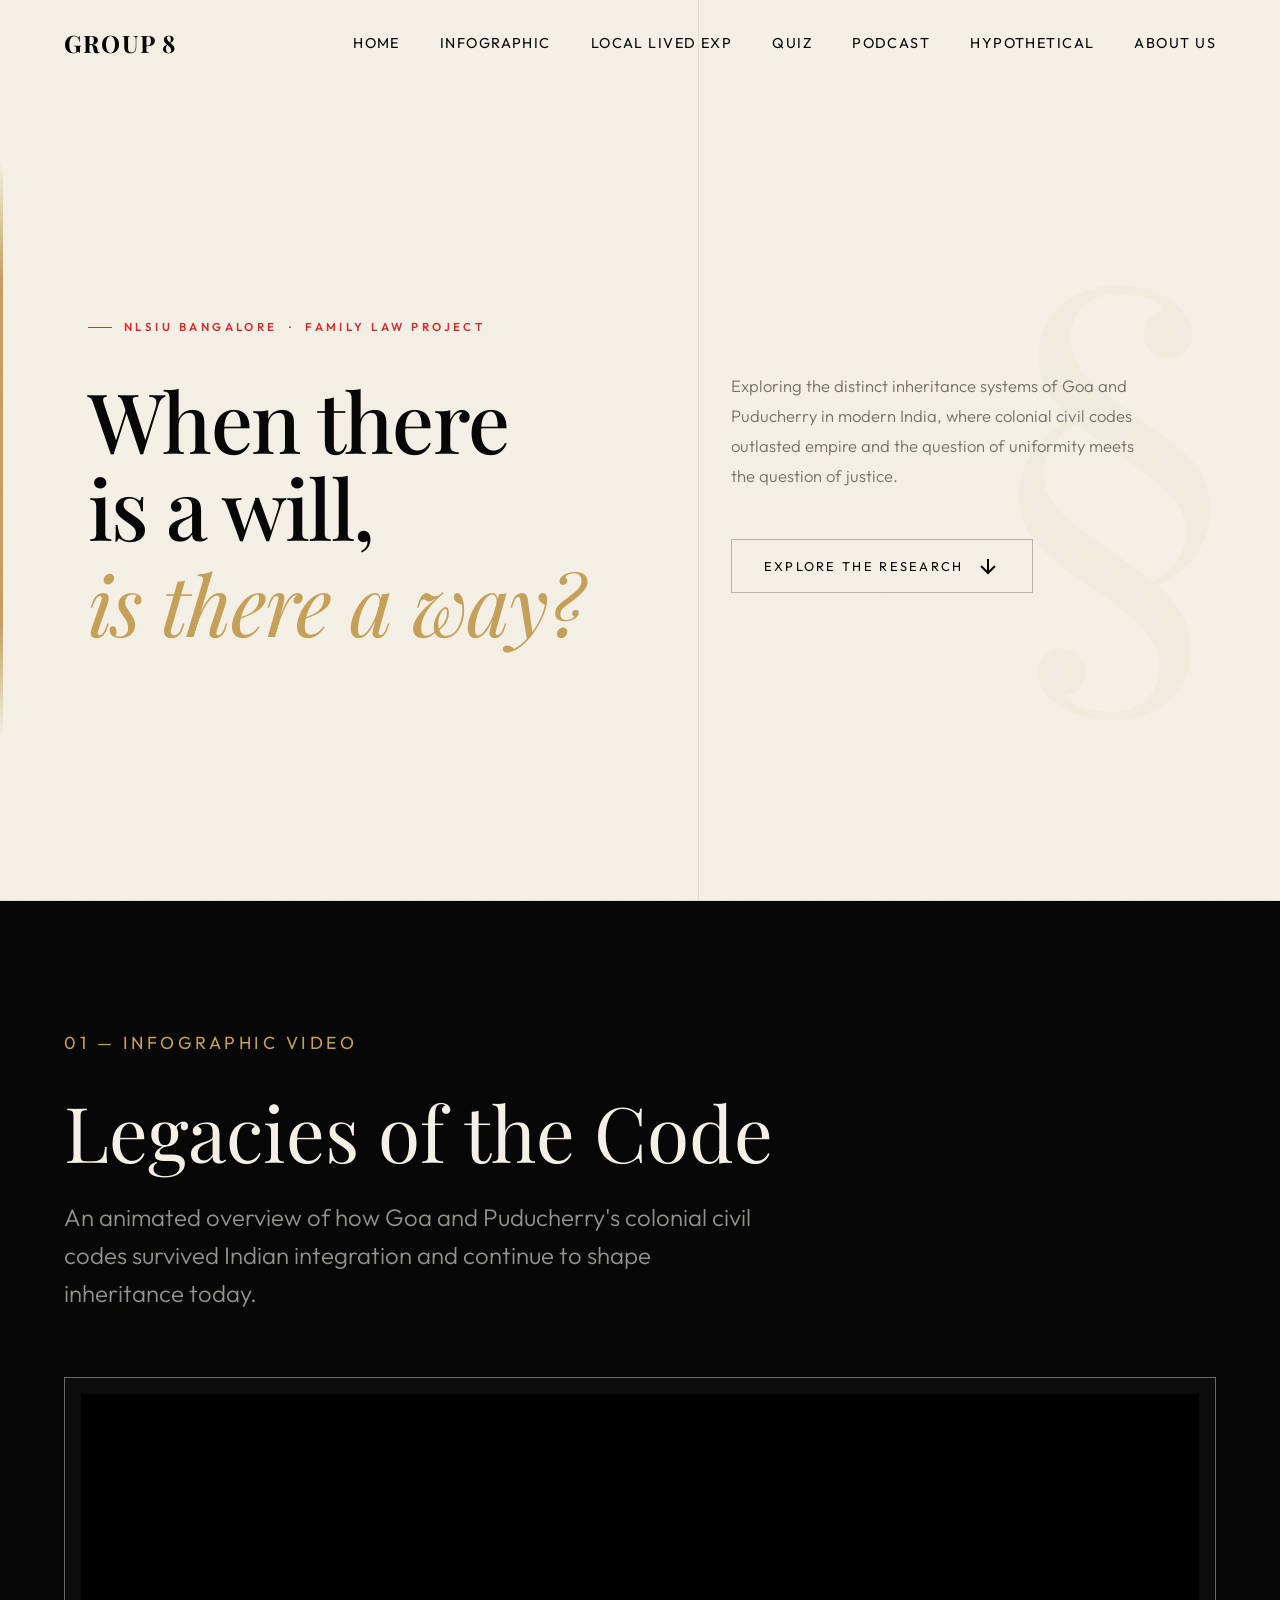
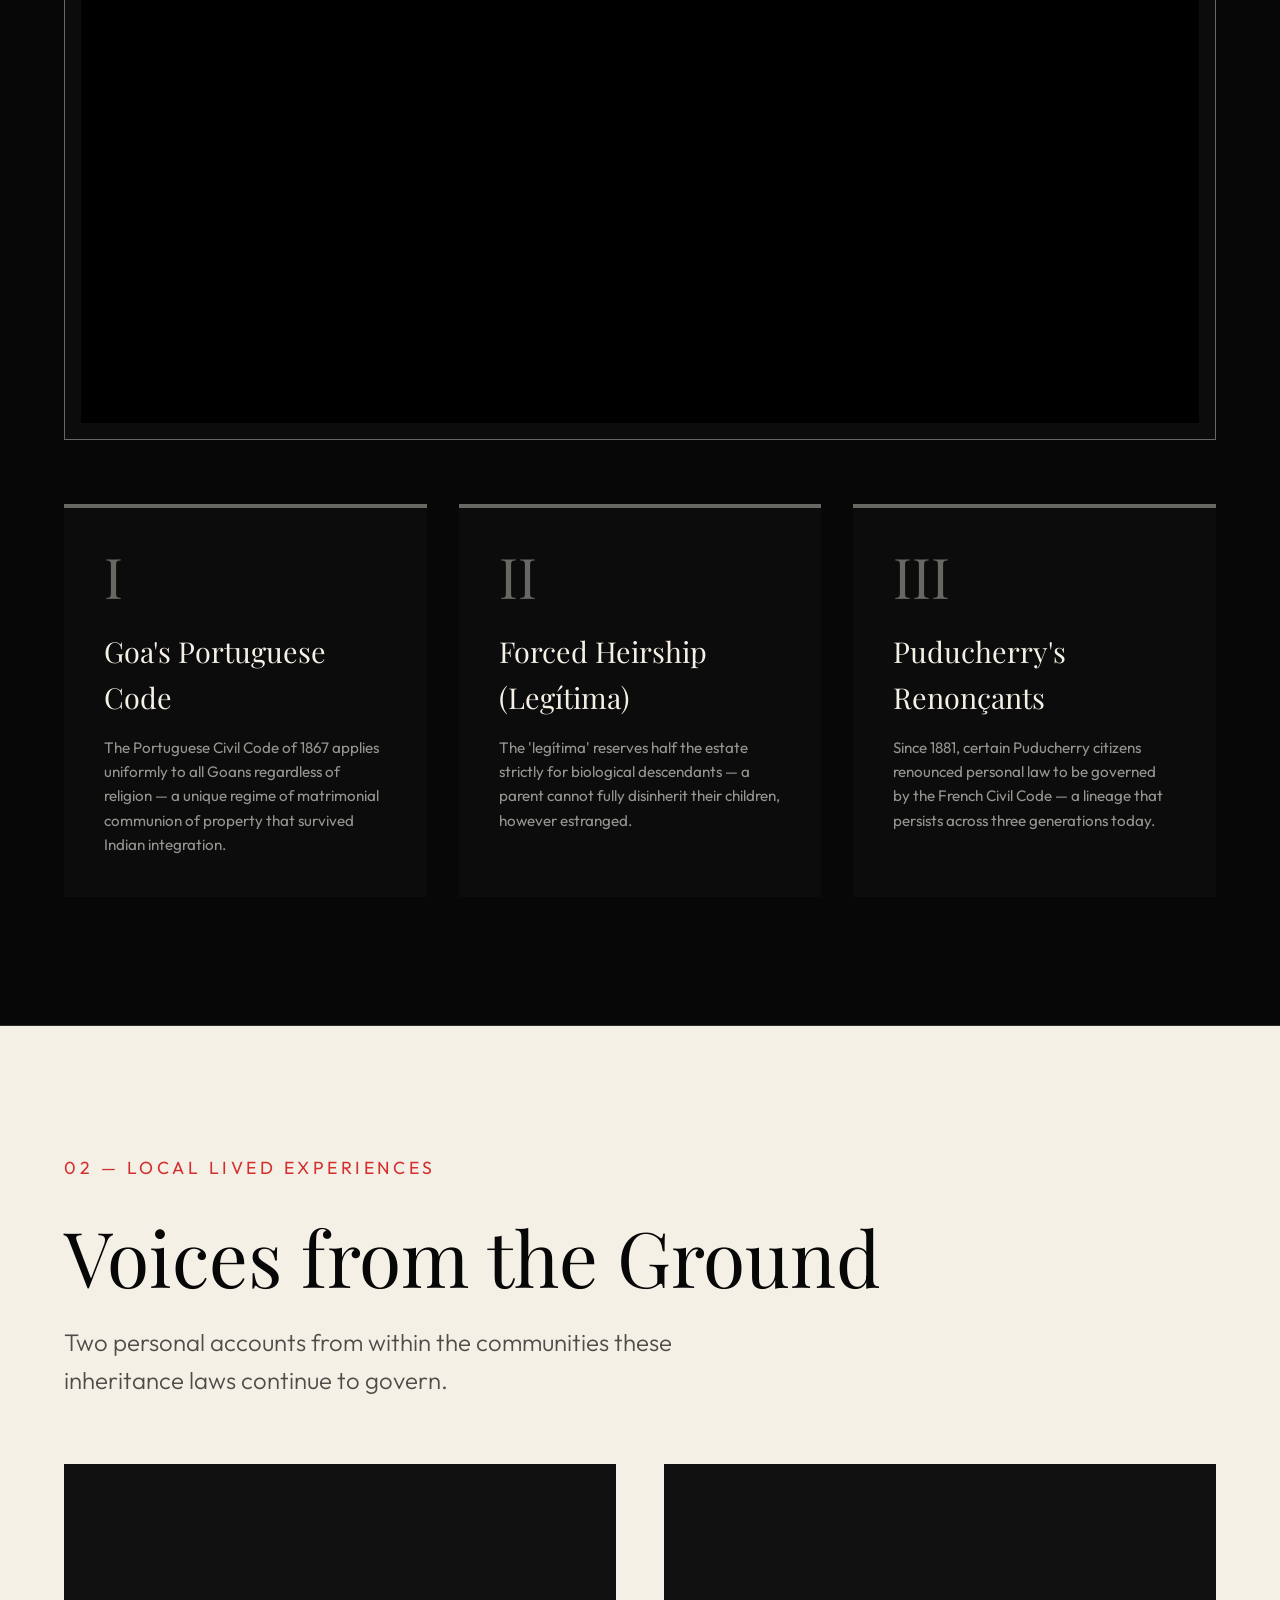
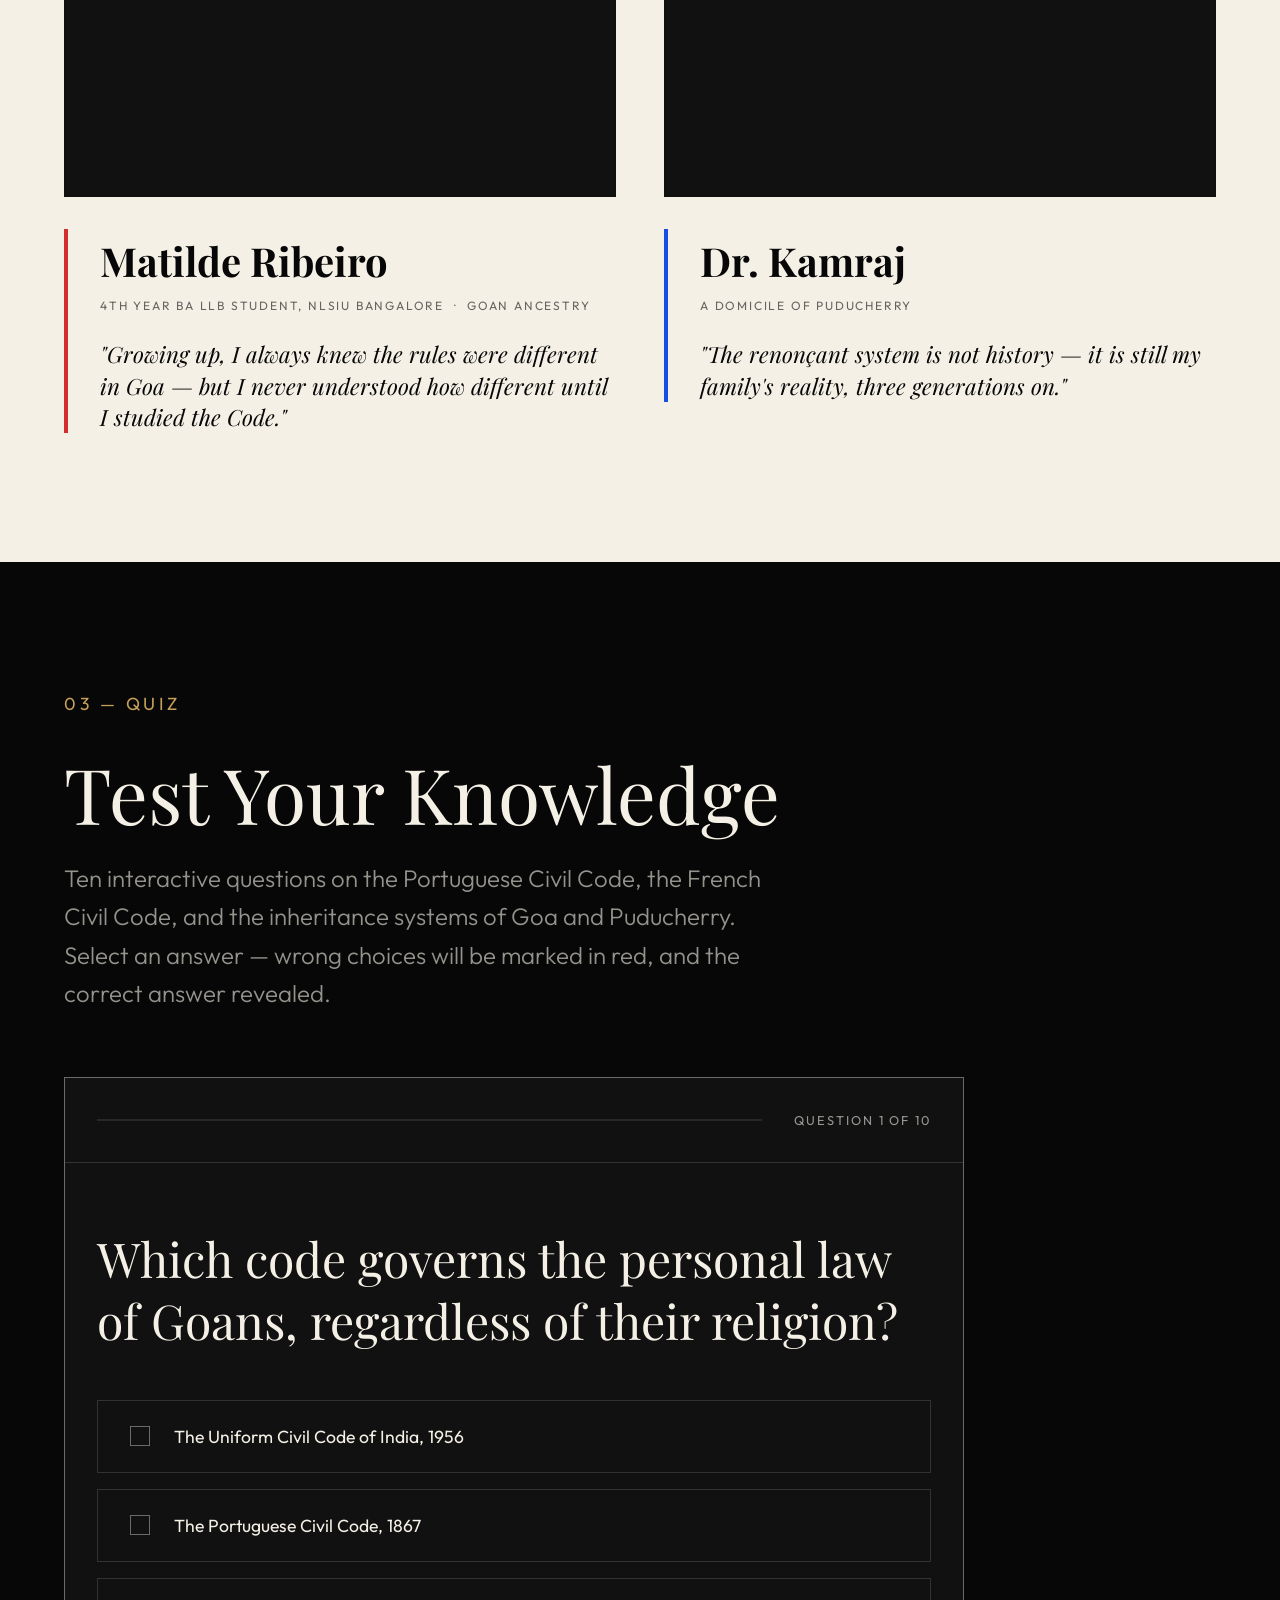
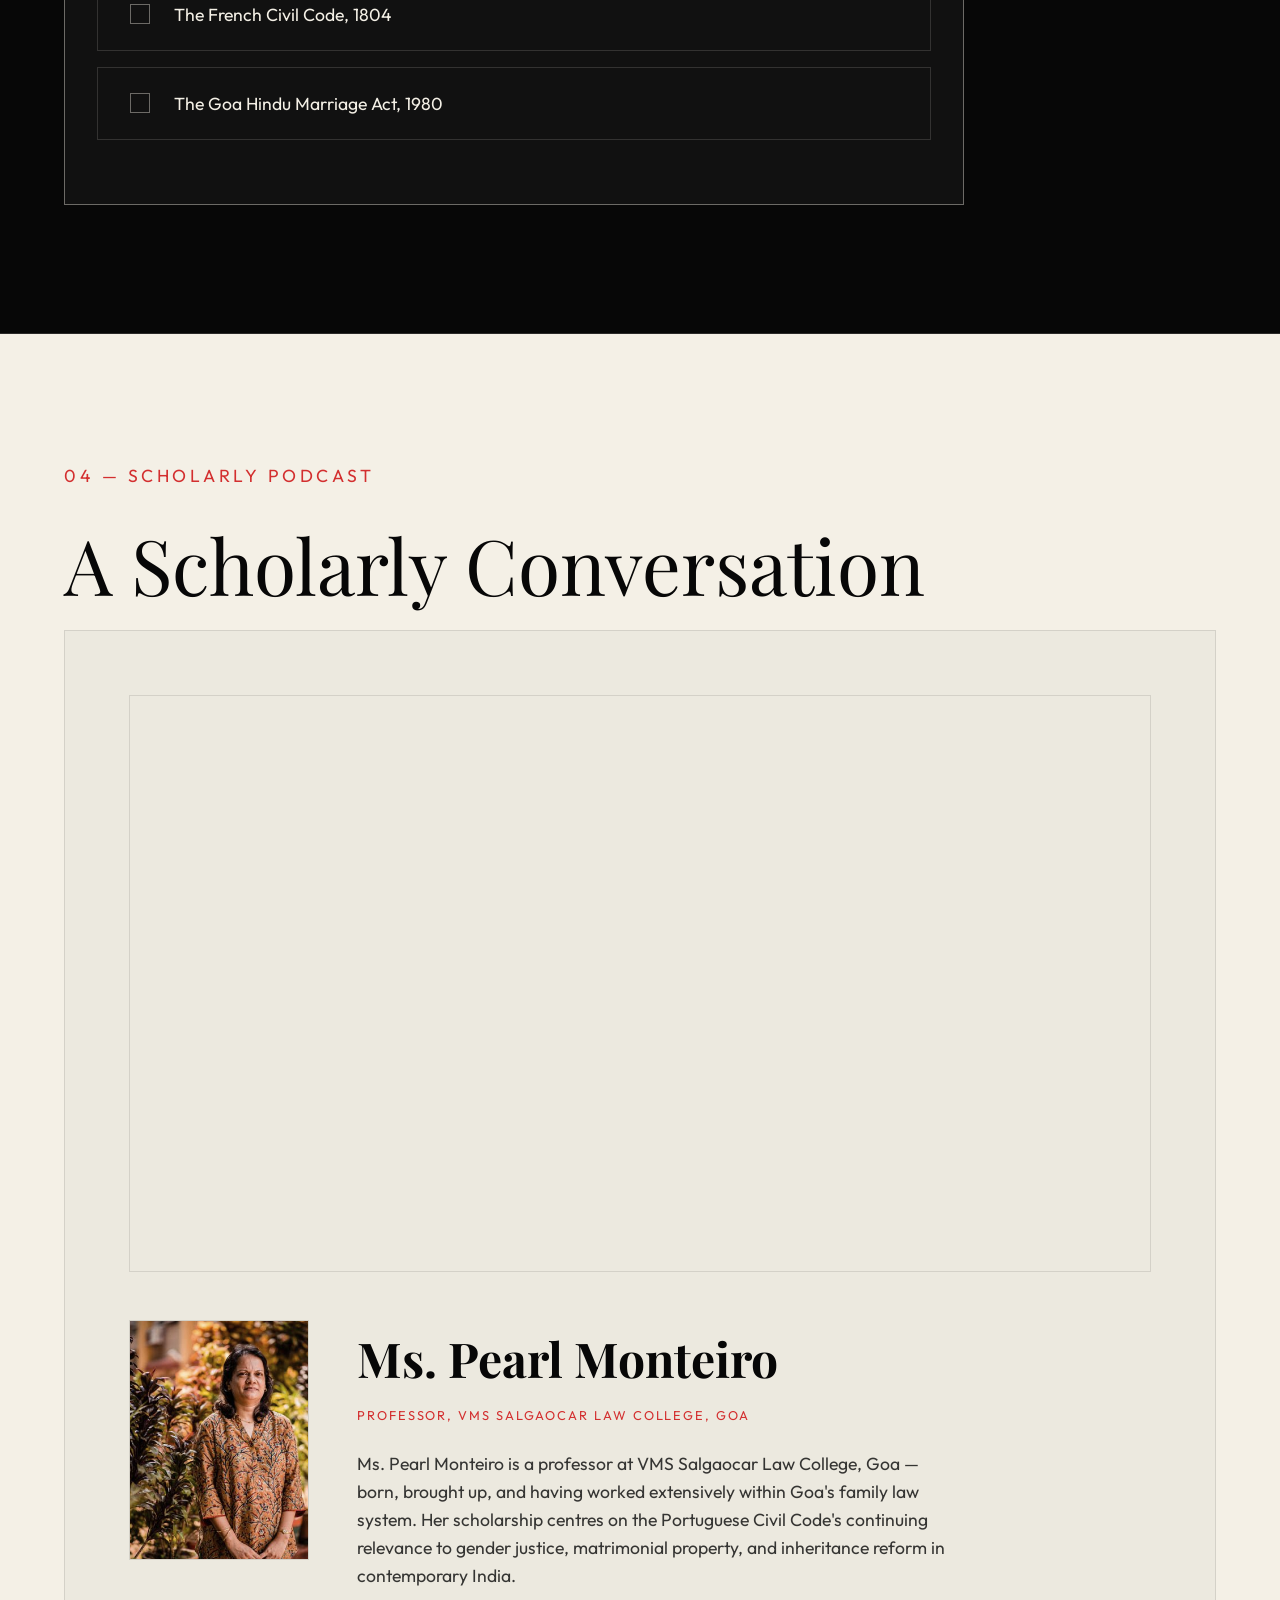
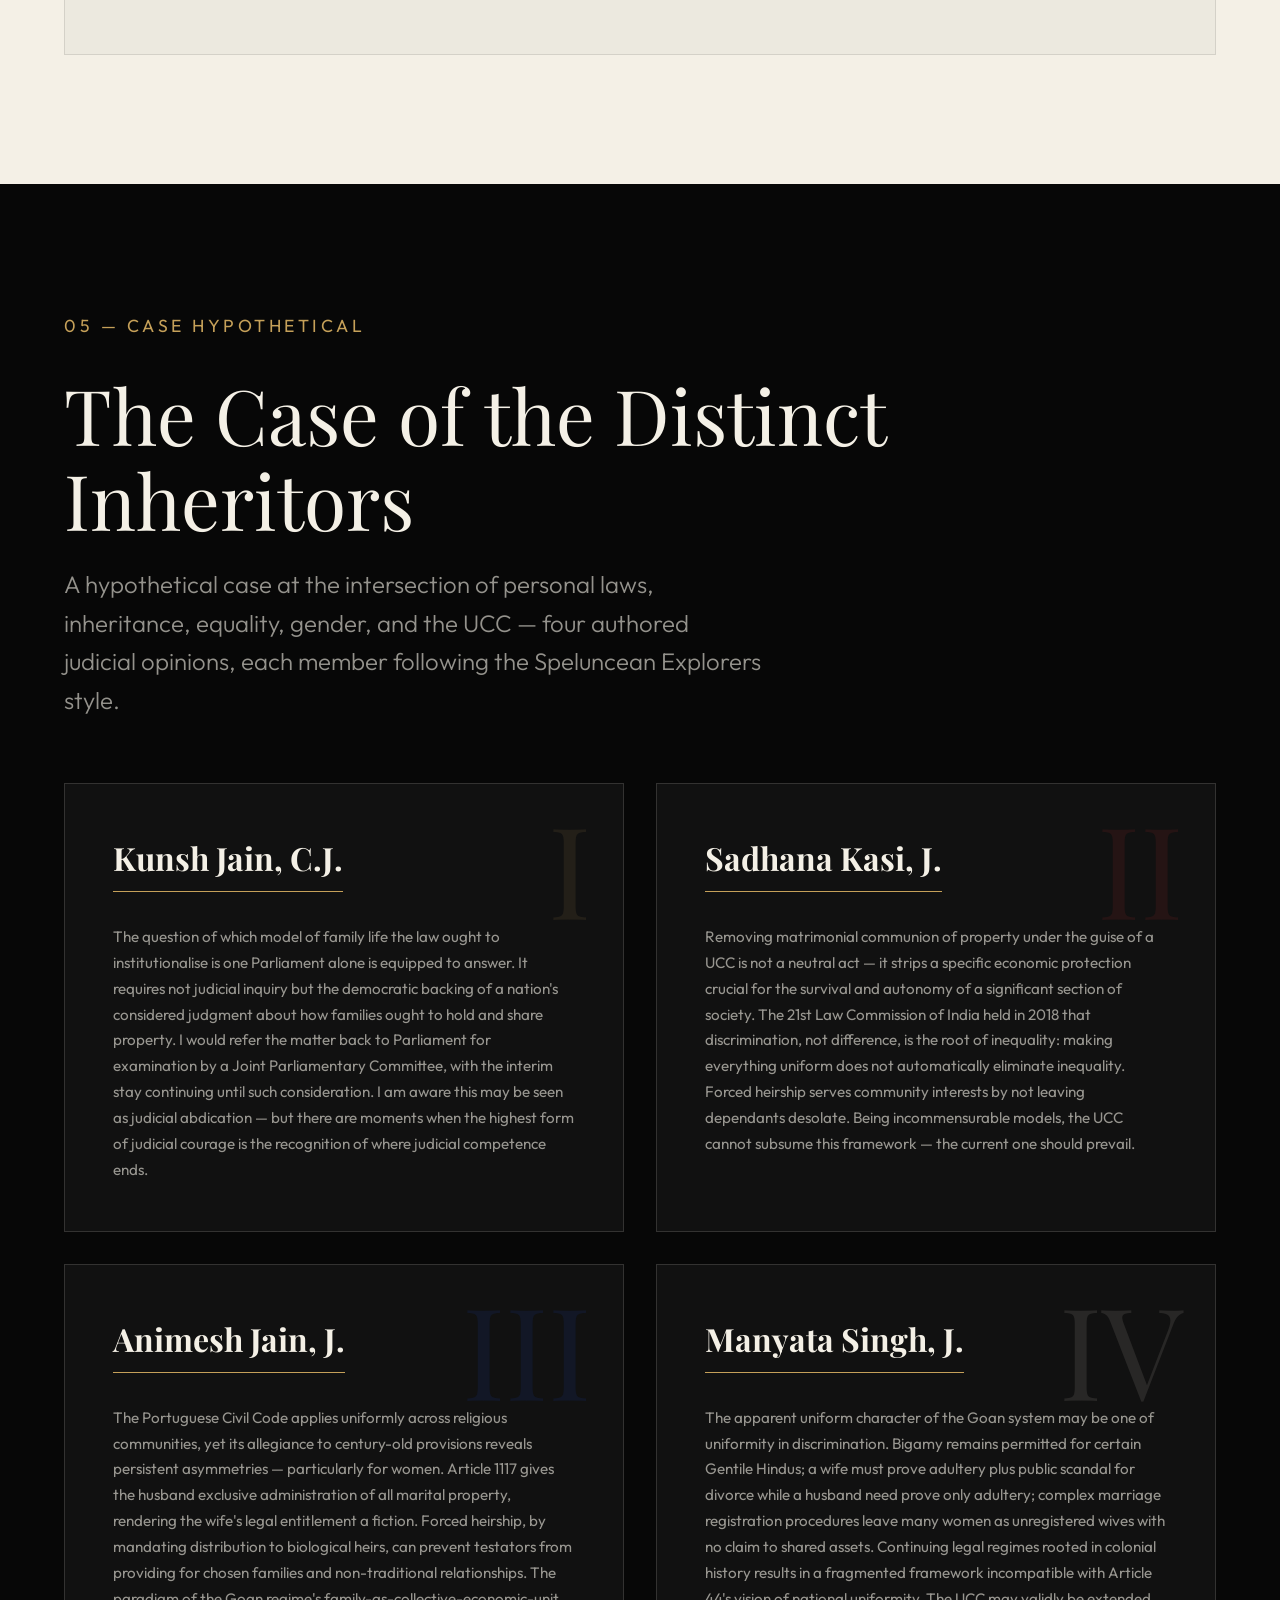
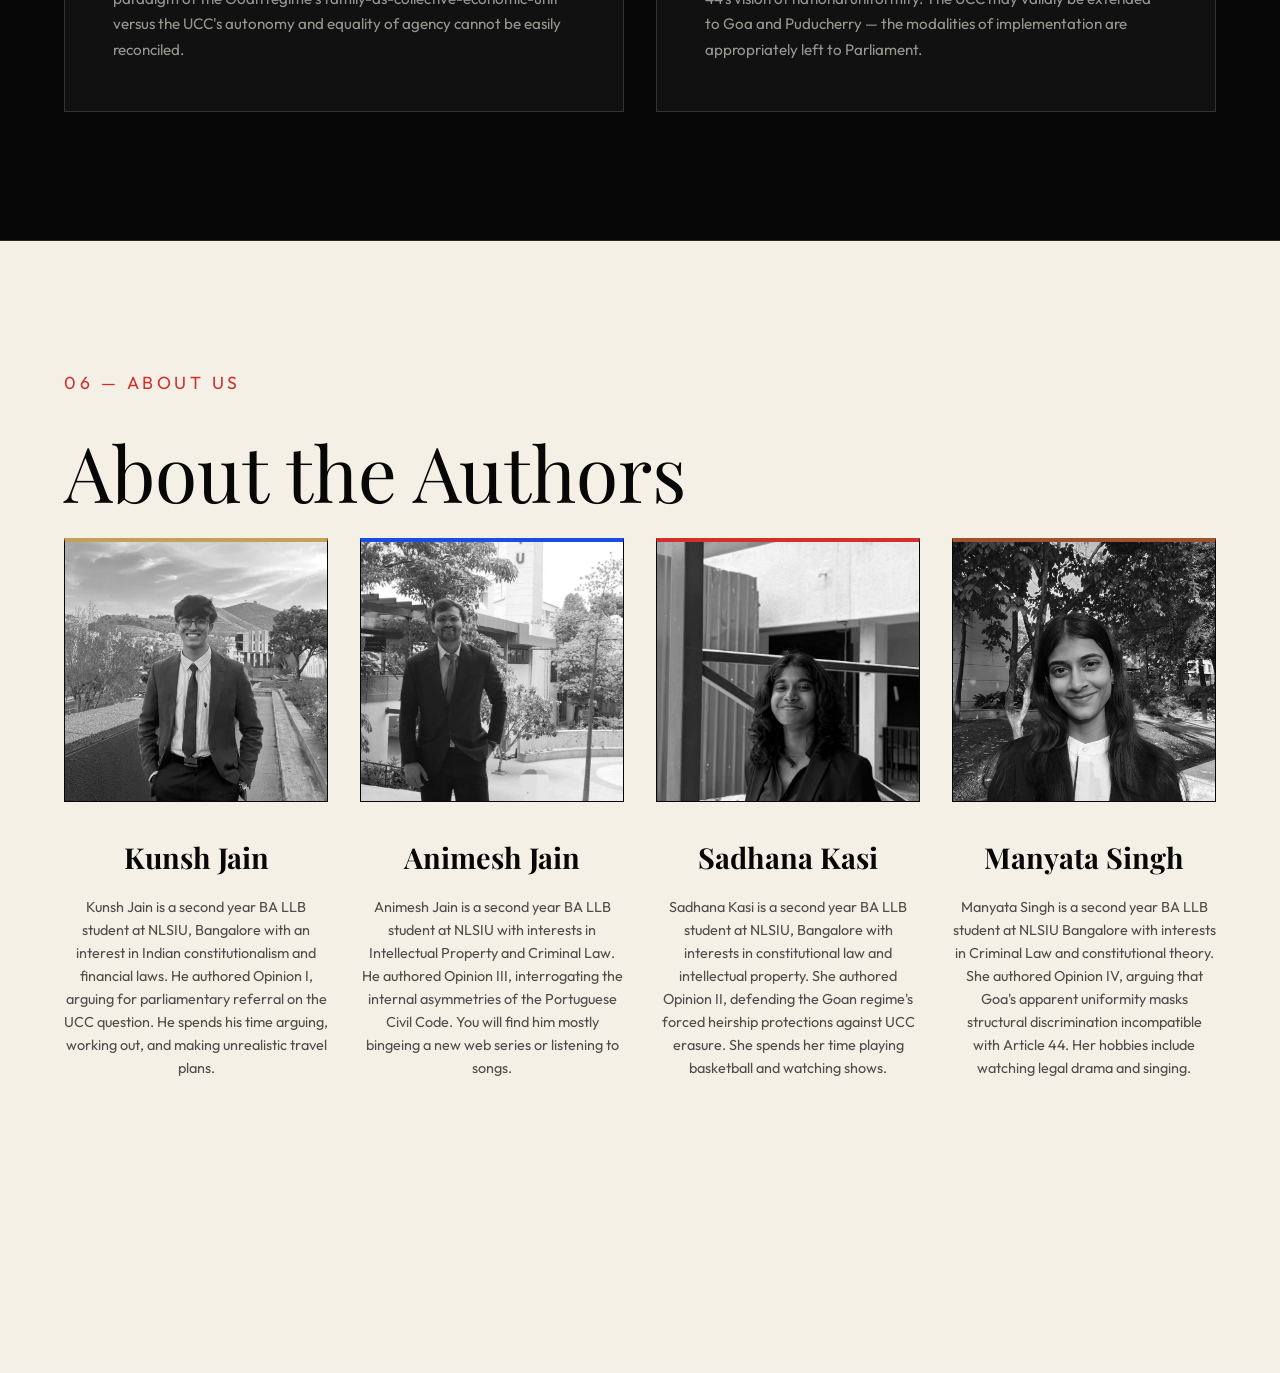
==== commit 53c3796f: "Update nav labels, add Pearl photo, bump section label size" ====
--- a/index.html
+++ b/index.html
@@ -14,18 +14,18 @@
 
   <!-- STICKY NAVIGATION -->
   <nav class="site-nav" aria-label="Main navigation">
-    <a href="#home" class="nav-brand">Will &amp; Way</a>
+    <a href="#home" class="nav-brand">Group 8</a>
     <button class="nav-toggle" aria-label="Toggle navigation" aria-expanded="false">
       <span></span><span></span><span></span>
     </button>
     <ul class="nav-links">
       <li><a href="#home">Home</a></li>
-      <li><a href="#video">Video</a></li>
-      <li><a href="#voices">Voices</a></li>
+      <li><a href="#video">Infographic</a></li>
+      <li><a href="#voices">Local Lived Exp</a></li>
       <li><a href="#quiz">Quiz</a></li>
       <li><a href="#podcast">Podcast</a></li>
-      <li><a href="#case">Case</a></li>
-      <li><a href="#about">About</a></li>
+      <li><a href="#case">Hypothetical</a></li>
+      <li><a href="#about">About Us</a></li>
     </ul>
   </nav>
 
@@ -56,7 +56,7 @@
         
         <div class="hero-actions reveal" style="--reveal-delay:800ms">
           <a href="#video" class="hero-cta">
-            <span>Explore the Codes</span>
+            <span>Explore the Research</span>
             <svg width="24" height="24" viewBox="0 0 24 24" fill="none" stroke="currentColor" stroke-width="2">
               <path d="M12 5v14M19 12l-7 7-7-7"/>
             </svg>
@@ -217,13 +217,18 @@
             aria-label="Video interview with Ms. Pearl Monteiro"
           ></iframe>
         </div>
-        <!-- Bio below the video -->
-        <div class="guest-details">
-          <h3 class="guest-name">Ms. Pearl Monteiro</h3>
-          <span class="guest-title">Professor, VMS Salgaocar Law College, Goa</span>
-          <p class="guest-bio">
-            Ms. Pearl Monteiro is a professor at VMS Salgaocar Law College, Goa — born, brought up, and having worked extensively within Goa's family law system. Her scholarship centres on the Portuguese Civil Code's continuing relevance to gender justice, matrimonial property, and inheritance reform in contemporary India.
-          </p>
+        <!-- Bio with photo beside the text -->
+        <div class="guest-bio-row">
+          <div class="guest-photo">
+            <img src="assets/pearl.jpg" alt="Ms. Pearl Monteiro" />
+          </div>
+          <div class="guest-details">
+            <h3 class="guest-name">Ms. Pearl Monteiro</h3>
+            <span class="guest-title">Professor, VMS Salgaocar Law College, Goa</span>
+            <p class="guest-bio">
+              Ms. Pearl Monteiro is a professor at VMS Salgaocar Law College, Goa — born, brought up, and having worked extensively within Goa's family law system. Her scholarship centres on the Portuguese Civil Code's continuing relevance to gender justice, matrimonial property, and inheritance reform in contemporary India.
+            </p>
+          </div>
         </div>
       </div>
     </div>
--- a/css/base.css
+++ b/css/base.css
@@ -95,7 +95,7 @@
 
 .section-label {
   font-family: var(--font-body);
-  font-size: 0.85rem;
+  font-size: 1.1rem;
   text-transform: uppercase;
   letter-spacing: 0.2em;
   color: var(--accent-gold);
--- a/css/sections.css
+++ b/css/sections.css
@@ -184,6 +184,41 @@
   height: 100%;
   border: none;
 }
+
+/* Photo + bio side-by-side row */
+.guest-bio-row {
+  display: flex;
+  gap: 3rem;
+  align-items: flex-start;
+  padding-top: 0.5rem;
+}
+
+.guest-photo {
+  width: 180px;
+  flex-shrink: 0;
+  aspect-ratio: 3 / 4;
+  overflow: hidden;
+  border: 1px solid rgba(7, 7, 7, 0.1);
+}
+
+.guest-photo img {
+  width: 100%;
+  height: 100%;
+  object-fit: cover;
+  object-position: top center;
+  filter: grayscale(20%);
+  transition: filter 0.4s ease;
+}
+
+.guest-bio-row:hover .guest-photo img {
+  filter: grayscale(0%);
+}
+
+@media (max-width: 600px) {
+  .guest-bio-row { flex-direction: column; }
+  .guest-photo { width: 100%; aspect-ratio: 4 / 3; }
+}
+
 
 .guest-name {
   font-family: var(--font-display);
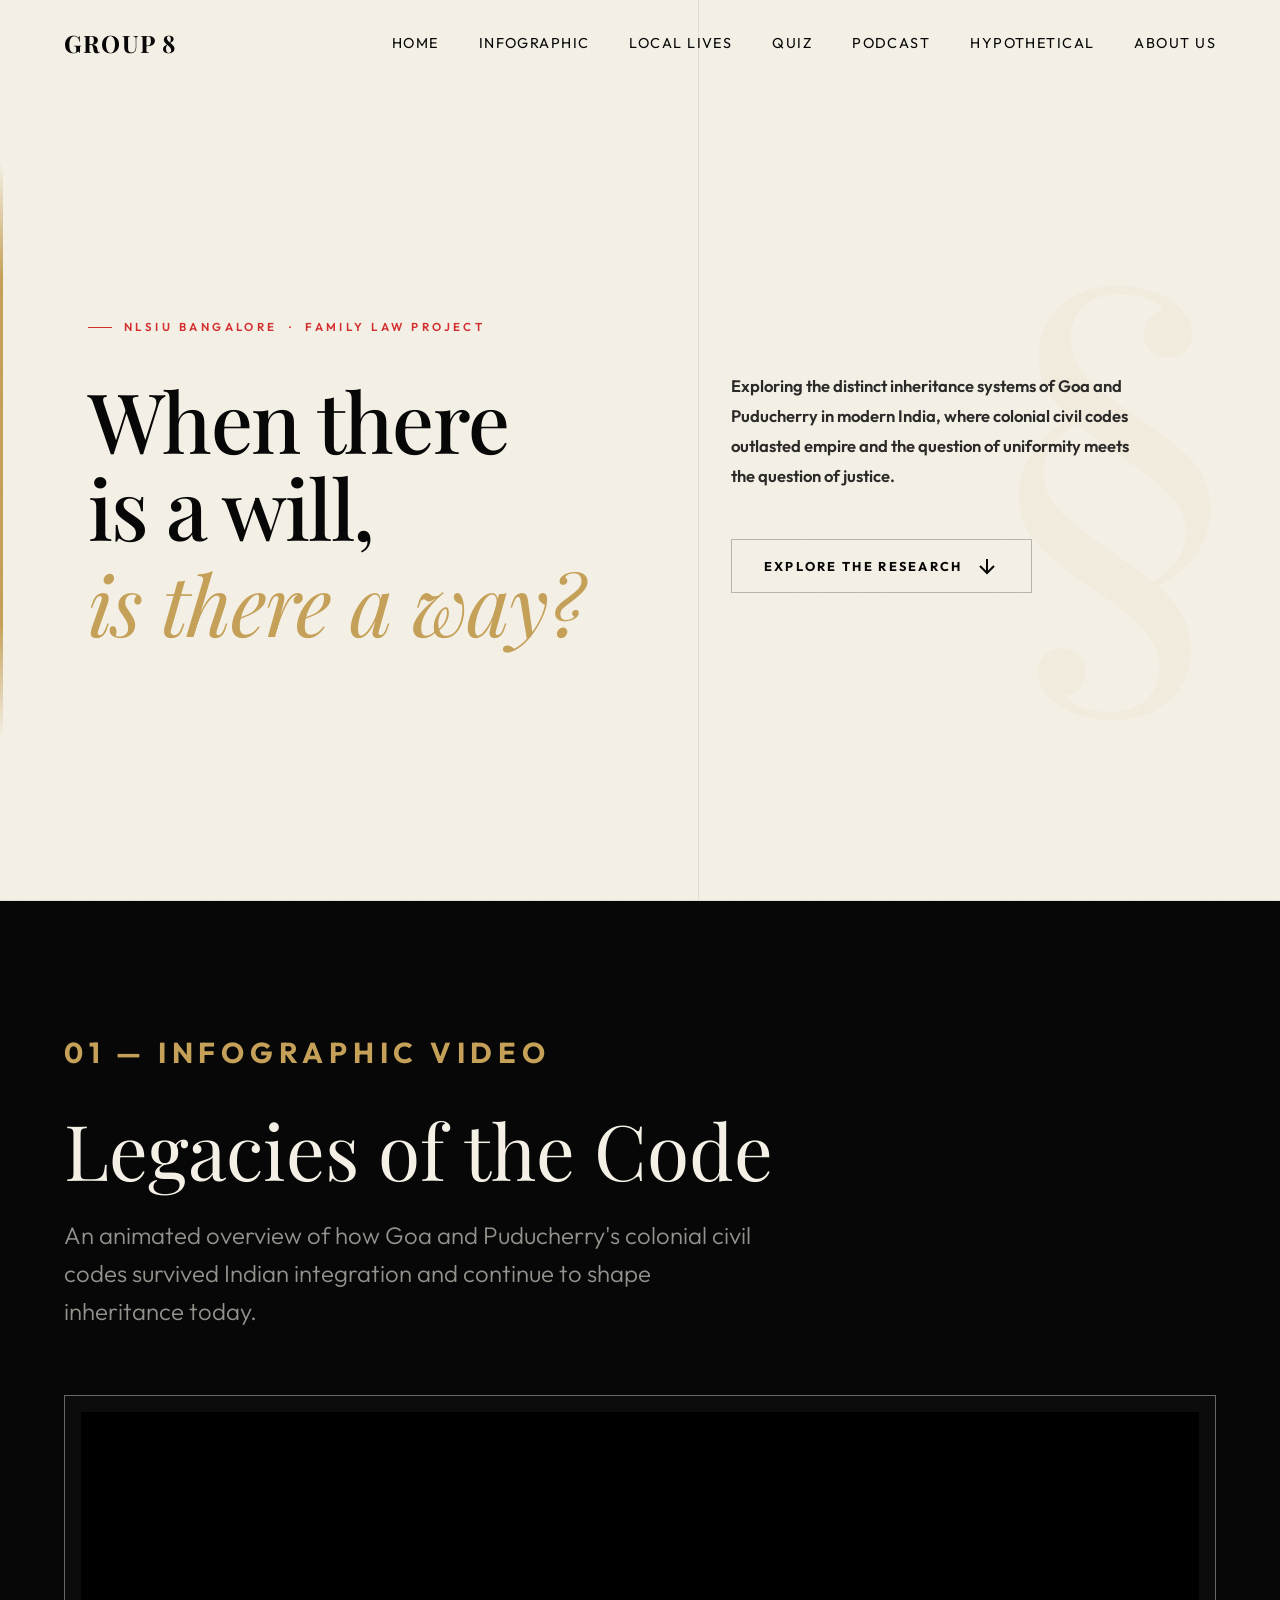
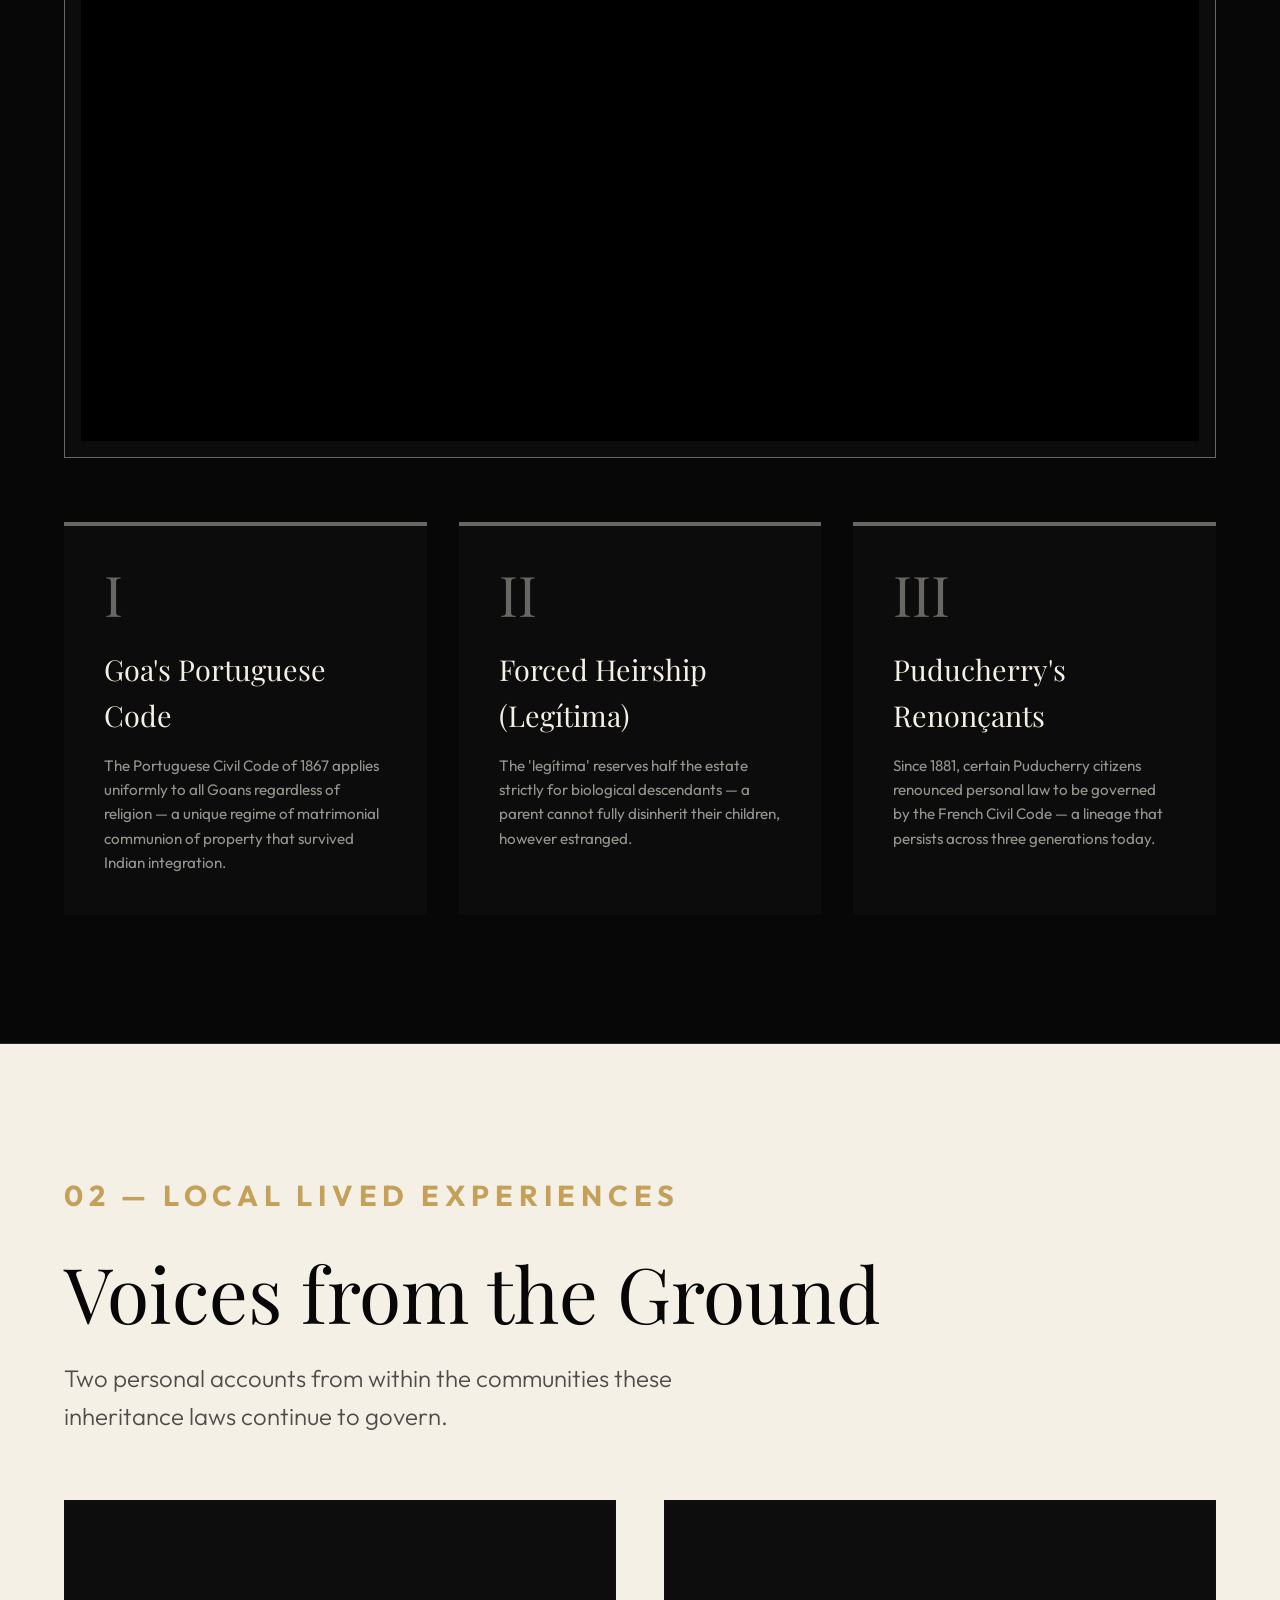
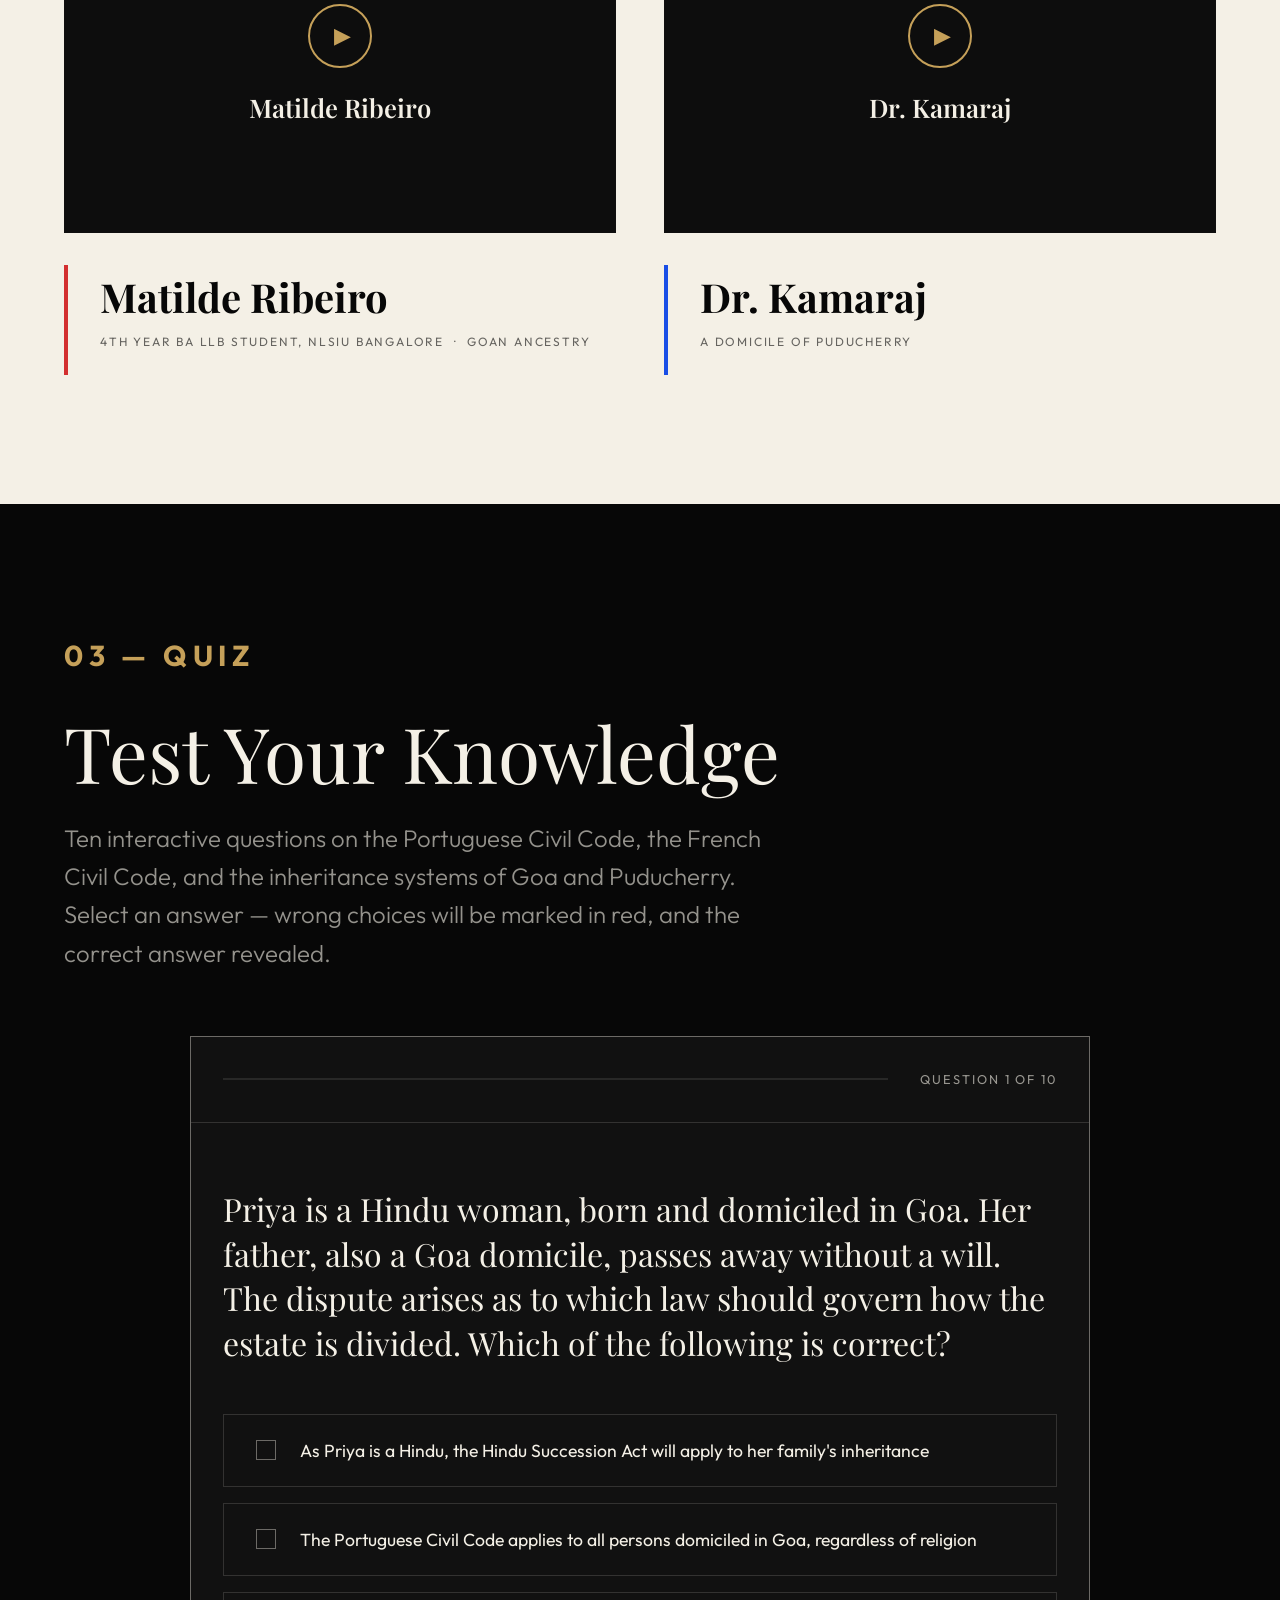
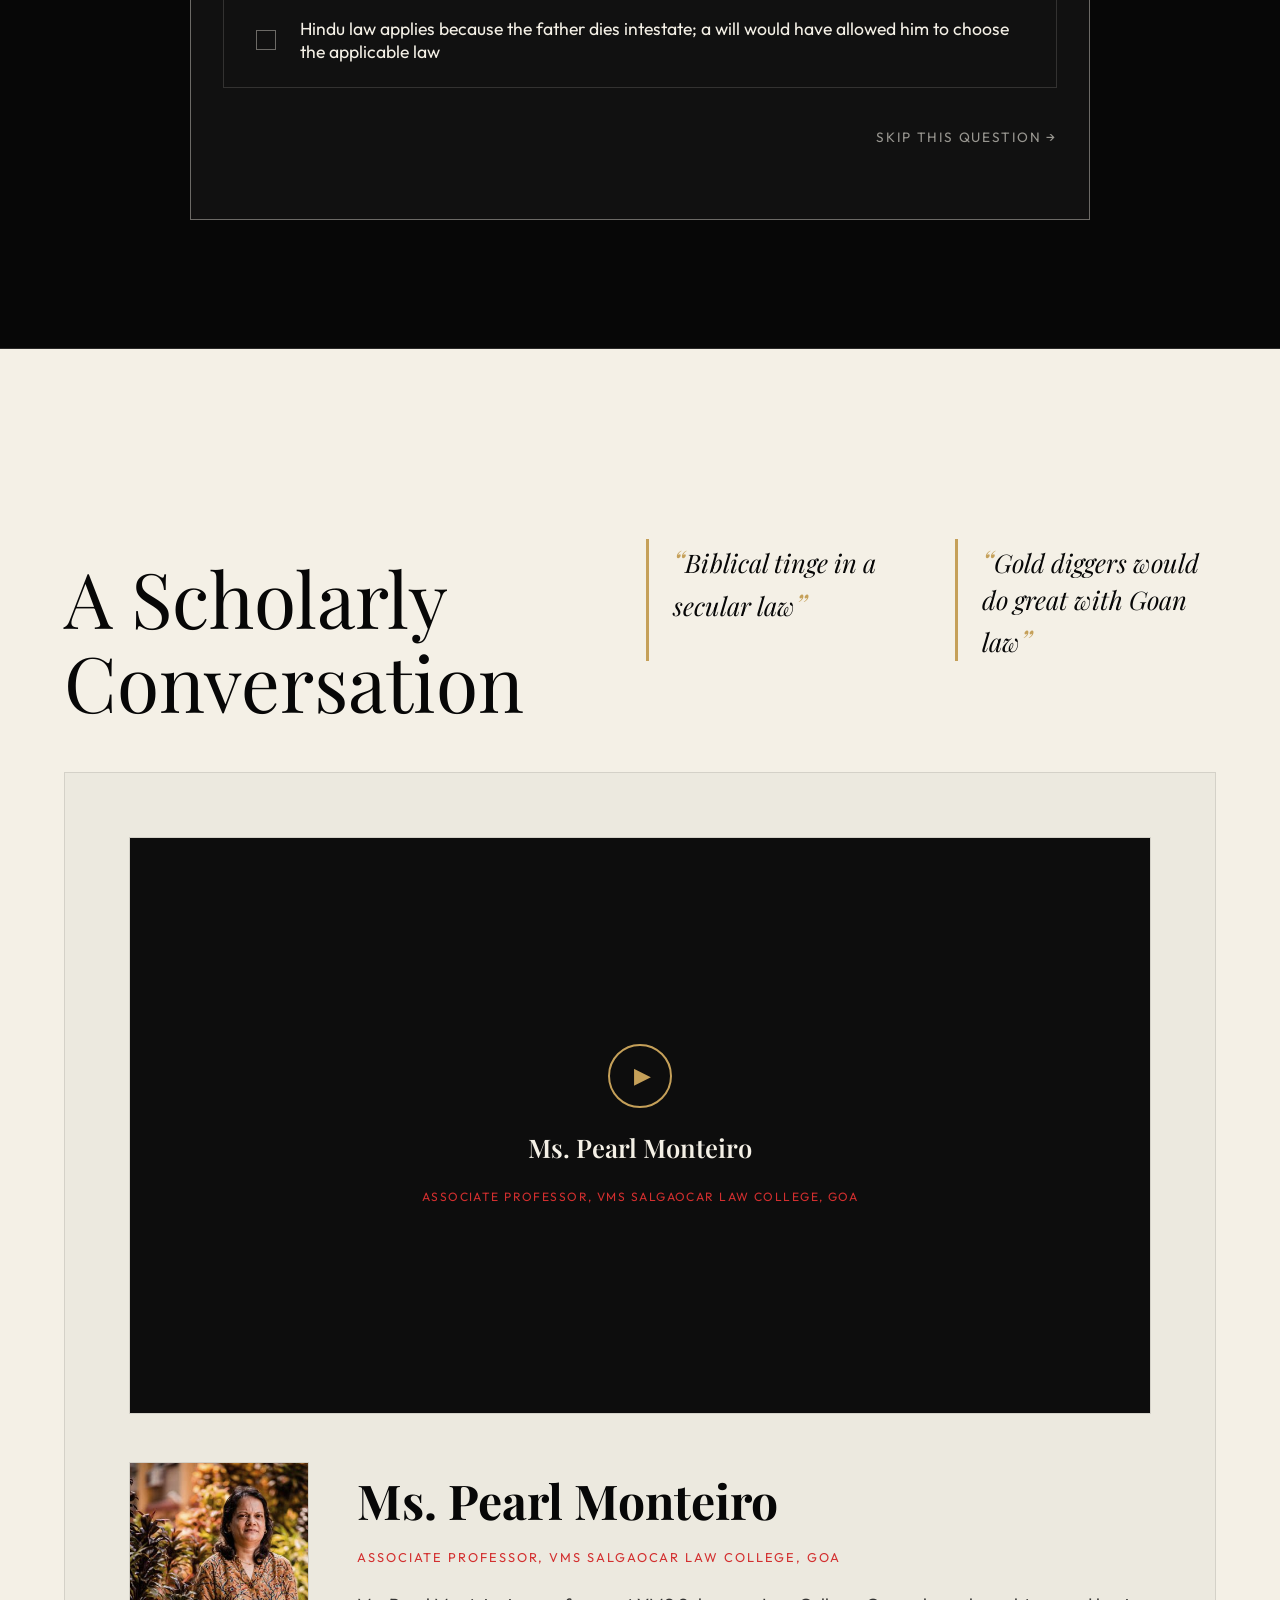
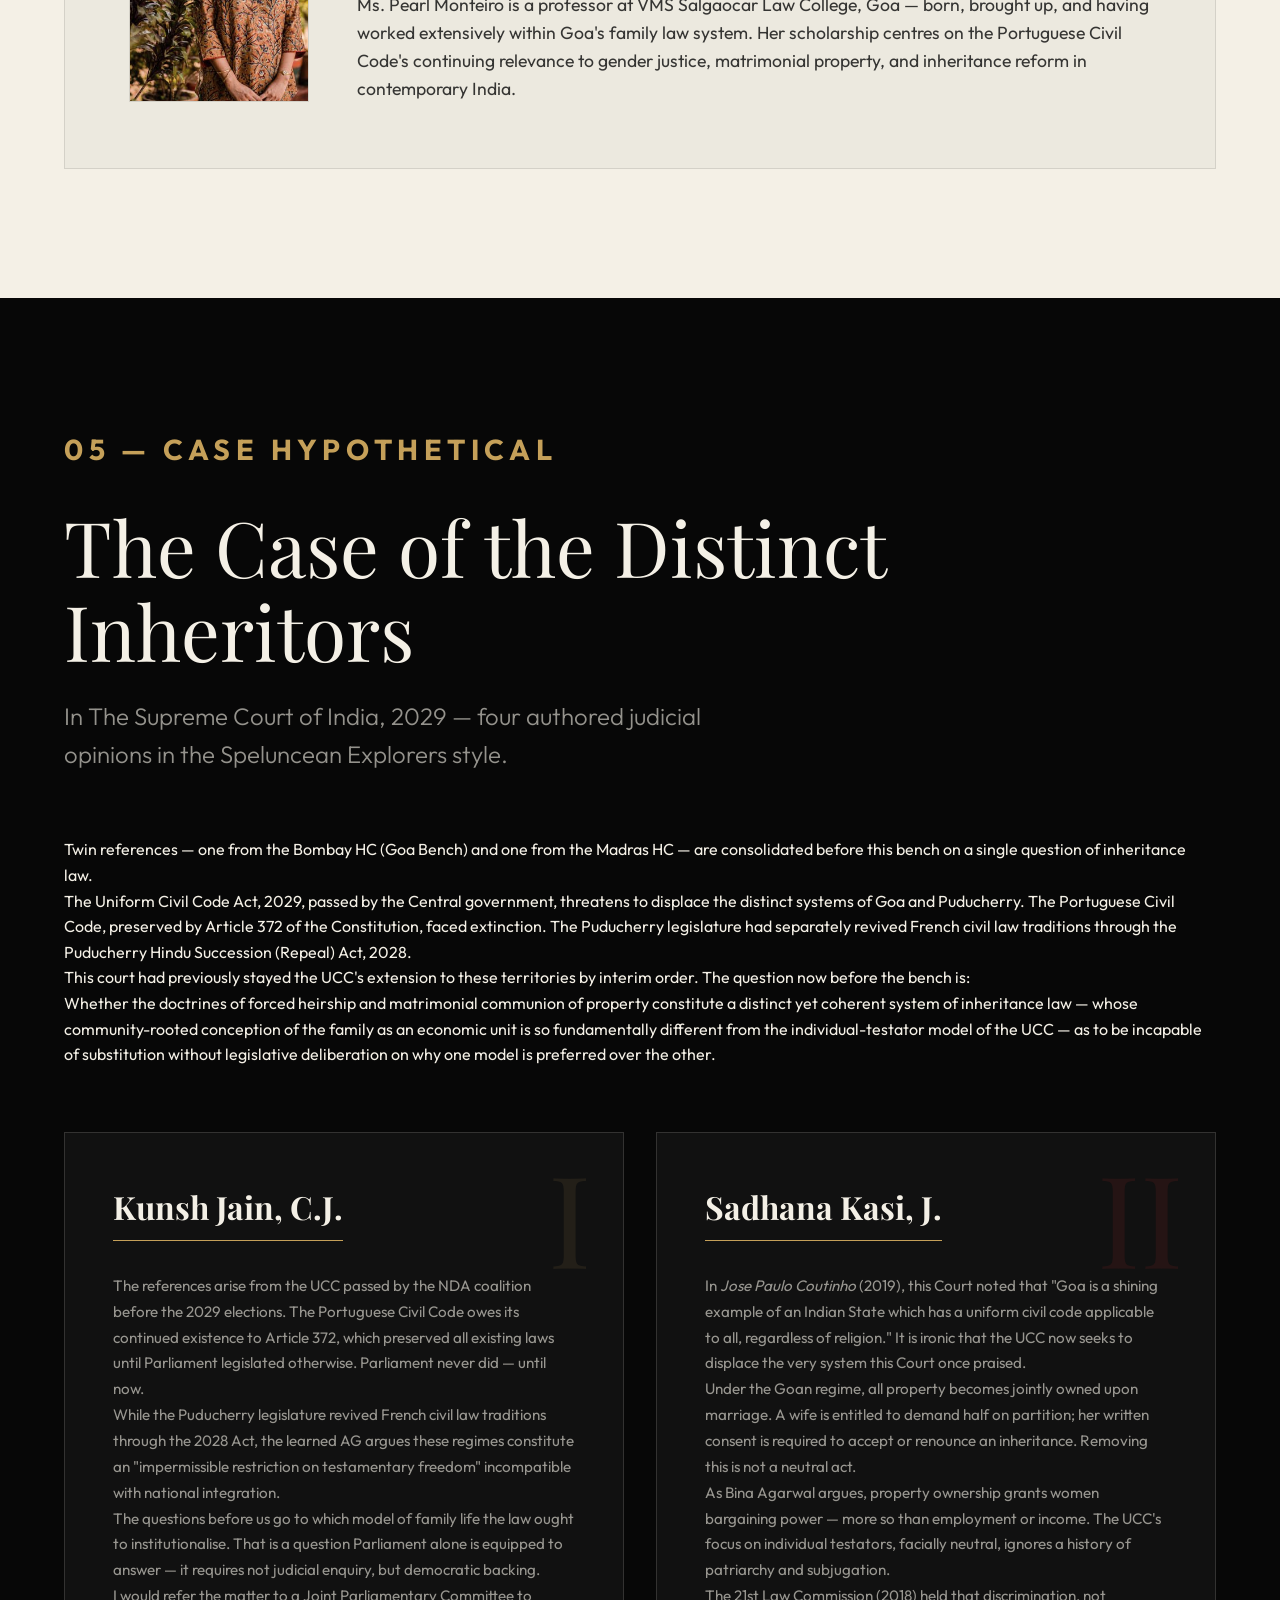
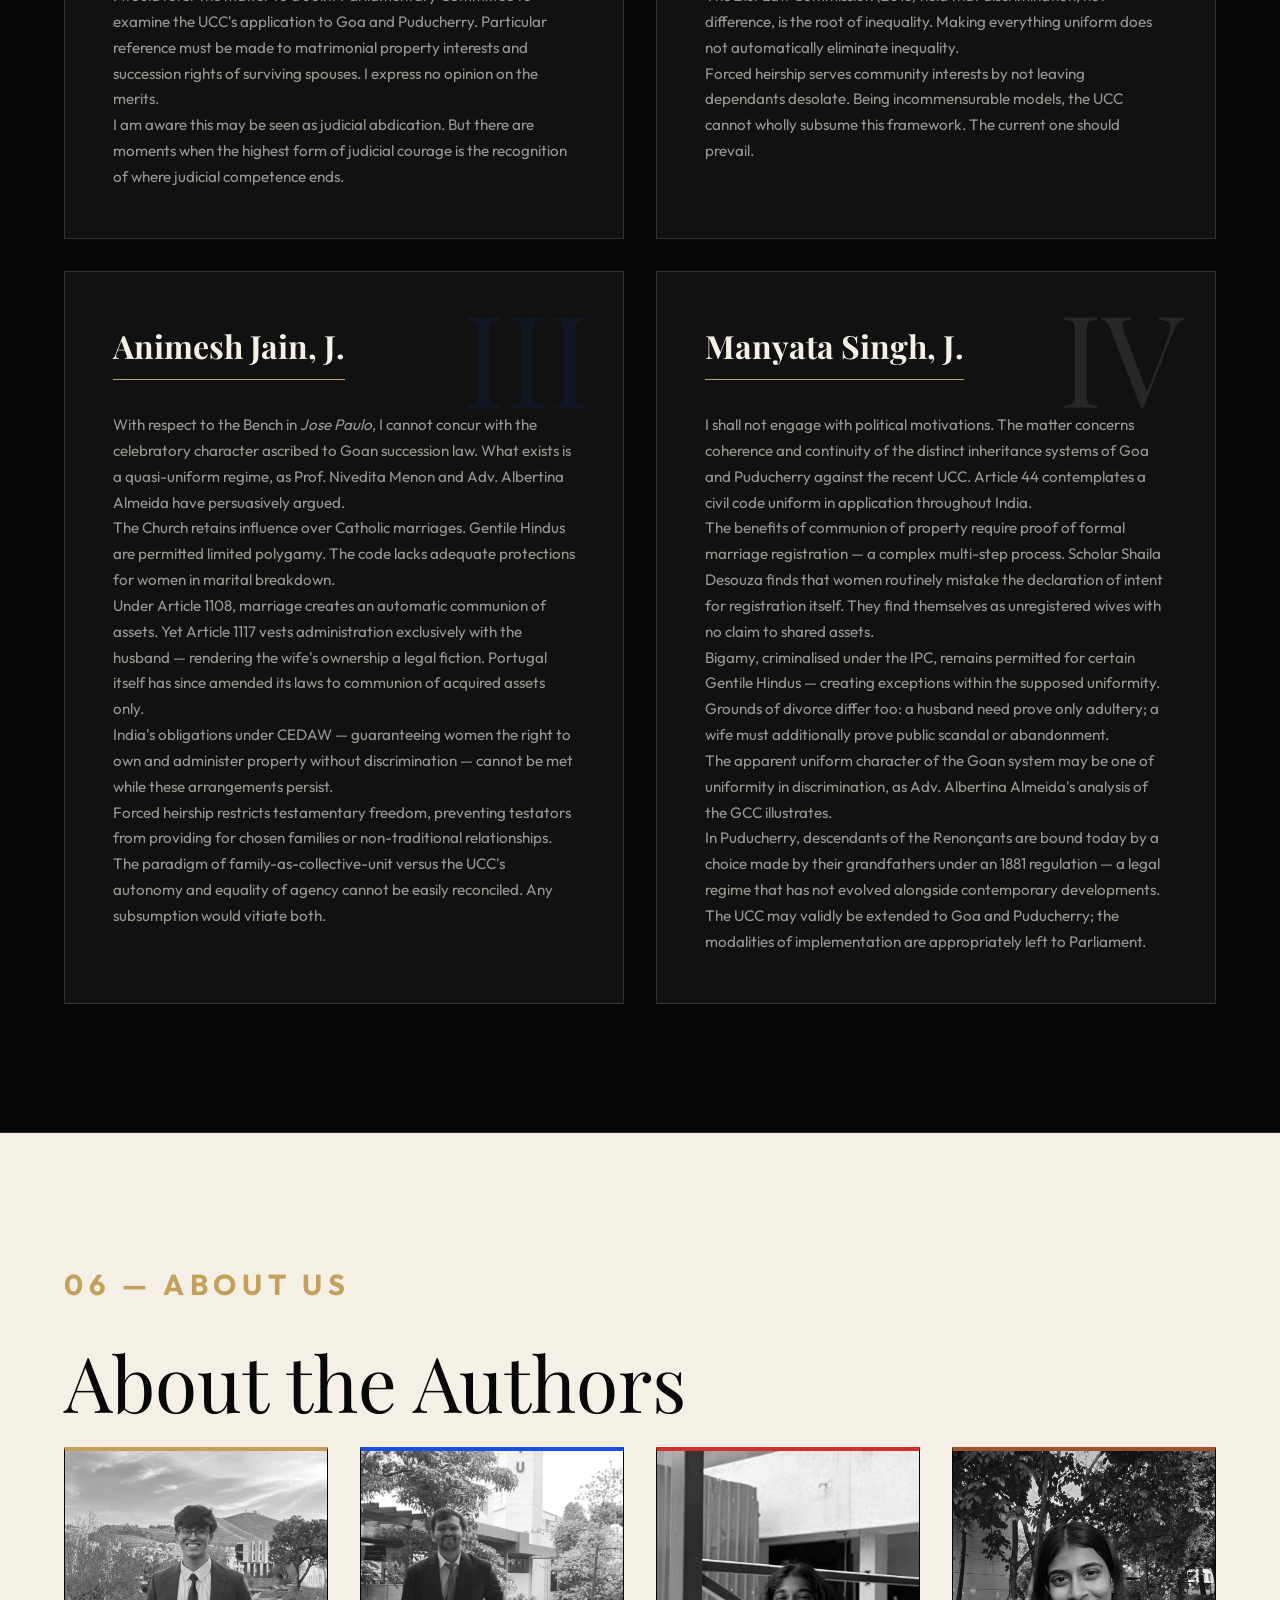
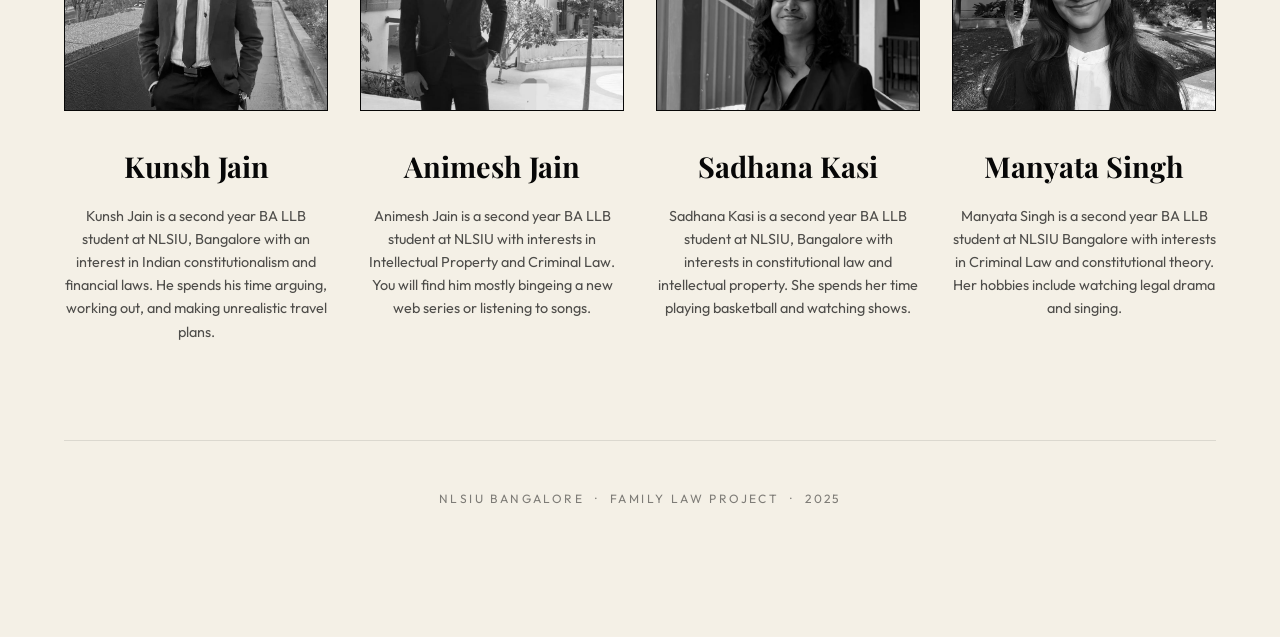
==== commit 6030dcb8: "Apply all website updates to root for Netlify deployment Co-Authored-By: Claude Sonnet 4.6 <noreply@" ====
--- a/index.html
+++ b/index.html
@@ -21,7 +21,7 @@
     <ul class="nav-links">
       <li><a href="#home">Home</a></li>
       <li><a href="#video">Infographic</a></li>
-      <li><a href="#voices">Local Lived Exp</a></li>
+      <li><a href="#voices">Local Lives</a></li>
       <li><a href="#quiz">Quiz</a></li>
       <li><a href="#podcast">Podcast</a></li>
       <li><a href="#case">Hypothetical</a></li>
@@ -123,8 +123,13 @@
         <!-- Person 1 -->
         <div class="voice-card reveal" style="--reveal-delay:100ms">
           <div class="voice-video">
+            <div class="video-cover-overlay" data-src="https://drive.google.com/file/d/1nNHtwb8rXsVKI6X4BV_gDe6FKw-AkteB/preview">
+              <div class="cover-play-btn" aria-hidden="true">&#9654;</div>
+              <span class="cover-label">Matilde Ribeiro</span>
+            </div>
             <iframe
-              src="https://drive.google.com/file/d/1nNHtwb8rXsVKI6X4BV_gDe6FKw-AkteB/preview"
+              src=""
+              data-src="https://drive.google.com/file/d/1nNHtwb8rXsVKI6X4BV_gDe6FKw-AkteB/preview"
               allow="autoplay"
               allowfullscreen
               aria-label="Interview with Matilde Ribeiro"
@@ -133,28 +138,27 @@
           <div class="voice-meta goa-border">
             <h3 class="voice-name">Matilde Ribeiro</h3>
             <span class="voice-desc">4th Year BA LLB Student, NLSIU Bangalore &nbsp;·&nbsp; Goan Ancestry</span>
-            <blockquote class="voice-quote">
-              "Growing up, I always knew the rules were different in Goa — but I never understood how different until I studied the Code."
-            </blockquote>
           </div>
         </div>
 
         <!-- Person 2 -->
         <div class="voice-card reveal" style="--reveal-delay:300ms">
           <div class="voice-video">
+            <div class="video-cover-overlay" data-src="https://drive.google.com/file/d/1n8nGZbnnoru-ILlFsI5bNozF1FwTPeM0/preview">
+              <div class="cover-play-btn" aria-hidden="true">&#9654;</div>
+              <span class="cover-label">Dr. Kamaraj</span>
+            </div>
             <iframe
-              src="https://drive.google.com/file/d/1n8nGZbnnoru-ILlFsI5bNozF1FwTPeM0/preview"
+              src=""
+              data-src="https://drive.google.com/file/d/1n8nGZbnnoru-ILlFsI5bNozF1FwTPeM0/preview"
               allow="autoplay"
               allowfullscreen
-              aria-label="Interview with Dr. Kamraj"
+              aria-label="Interview with Dr. Kamaraj"
             ></iframe>
           </div>
           <div class="voice-meta french-border">
-            <h3 class="voice-name">Dr. Kamraj</h3>
+            <h3 class="voice-name">Dr. Kamaraj</h3>
             <span class="voice-desc">A Domicile of Puducherry</span>
-            <blockquote class="voice-quote">
-              "The renonçant system is not history — it is still my family's reality, three generations on."
-            </blockquote>
           </div>
         </div>
       </div>
@@ -170,7 +174,7 @@
         Ten interactive questions on the Portuguese Civil Code, the French Civil Code, and the inheritance systems of Goa and Puducherry. Select an answer — wrong choices will be marked in red, and the correct answer revealed.
       </p>
 
-      <div class="quiz-app reveal" style="--reveal-delay:300ms">
+      <div class="quiz-app reveal" id="quiz-app" style="--reveal-delay:300ms">
         <div class="quiz-header">
           <div class="quiz-progress-wrapper">
             <div class="quiz-progress-bar" id="quiz-progress-bar"></div>
@@ -181,6 +185,9 @@
         <div class="quiz-body" id="quiz-screen">
           <h3 class="quiz-question" id="quiz-question"></h3>
           <div class="quiz-options" id="quiz-options"></div>
+          <div class="quiz-skip-row" id="quiz-skip-row">
+            <button class="quiz-skip-btn" id="quiz-skip-btn">Skip this question &rarr;</button>
+          </div>
         </div>
 
         <div class="quiz-fact-card" id="quiz-fact-card">
@@ -204,14 +211,34 @@
   <!-- SECTION 5 — SCHOLARLY PODCAST -->
   <section id="podcast" class="site-section inverted-section" aria-label="Scholarly Podcast">
     <div class="container">
-      <span class="section-label reveal">04 — Scholarly Podcast</span>
-      <h2 class="section-title reveal" style="--reveal-delay:100ms">A Scholarly Conversation</h2>
+      <div class="podcast-header-row">
+        <div class="podcast-header-left">
+          <span class="section-label reveal">04 — Scholarly Podcast</span>
+          <h2 class="section-title reveal" style="--reveal-delay:100ms">A Scholarly Conversation</h2>
+        </div>
+
+        <!-- Pull quotes from the interview -->
+        <div class="podcast-quotes reveal" style="--reveal-delay:150ms">
+          <blockquote class="podcast-pull-quote">
+            <span class="pull-quote-mark">&ldquo;</span>Biblical tinge in a secular law<span class="pull-quote-mark">&rdquo;</span>
+          </blockquote>
+          <blockquote class="podcast-pull-quote">
+            <span class="pull-quote-mark">&ldquo;</span>Gold diggers would do great with Goan law<span class="pull-quote-mark">&rdquo;</span>
+          </blockquote>
+        </div>
+      </div>
 
       <div class="podcast-module reveal" style="--reveal-delay:200ms">
         <!-- Full-width video player -->
         <div class="guest-video-full">
+          <div class="video-cover-overlay podcast-cover" data-src="https://drive.google.com/file/d/12IeUbsWIrZT5Na4-tnGGHeMhT4tl_5t8/preview">
+            <div class="cover-play-btn" aria-hidden="true">&#9654;</div>
+            <span class="cover-label">Ms. Pearl Monteiro</span>
+            <span class="cover-sublabel">Associate Professor, VMS Salgaocar Law College, Goa</span>
+          </div>
           <iframe
-            src="https://drive.google.com/file/d/1GbP8i5n-MtNAlC29h-jCwOxvSBGZYhWN/preview"
+            src=""
+            data-src="https://drive.google.com/file/d/12IeUbsWIrZT5Na4-tnGGHeMhT4tl_5t8/preview"
             allow="autoplay"
             allowfullscreen
             aria-label="Video interview with Ms. Pearl Monteiro"
@@ -224,7 +251,7 @@
           </div>
           <div class="guest-details">
             <h3 class="guest-name">Ms. Pearl Monteiro</h3>
-            <span class="guest-title">Professor, VMS Salgaocar Law College, Goa</span>
+            <span class="guest-title">Associate Professor, VMS Salgaocar Law College, Goa</span>
             <p class="guest-bio">
               Ms. Pearl Monteiro is a professor at VMS Salgaocar Law College, Goa — born, brought up, and having worked extensively within Goa's family law system. Her scholarship centres on the Portuguese Civil Code's continuing relevance to gender justice, matrimonial property, and inheritance reform in contemporary India.
             </p>
@@ -240,54 +267,71 @@
       <span class="section-label reveal">05 — Case Hypothetical</span>
       <h2 class="section-title reveal" style="--reveal-delay:100ms">The Case of the Distinct Inheritors</h2>
       <p class="section-subtitle reveal" style="--reveal-delay:200ms">
-        A hypothetical case at the intersection of personal laws, inheritance, equality, gender, and the UCC — four authored judicial opinions, each member following the Speluncean Explorers style.
+        In The Supreme Court of India, 2029 — four authored judicial opinions in the Speluncean Explorers style.
       </p>
 
+      <!-- Case Preamble -->
+      <div class="case-preamble reveal" style="--reveal-delay:300ms">
+        <p>Twin references — one from the Bombay HC (Goa Bench) and one from the Madras HC — are consolidated before this bench on a single question of inheritance law.</p>
+        <p>The Uniform Civil Code Act, 2029, passed by the Central government, threatens to displace the distinct systems of Goa and Puducherry. The Portuguese Civil Code, preserved by Article 372 of the Constitution, faced extinction. The Puducherry legislature had separately revived French civil law traditions through the Puducherry Hindu Succession (Repeal) Act, 2028.</p>
+        <p>This court had previously stayed the UCC's extension to these territories by interim order. The question now before the bench is:</p>
+        <blockquote class="case-question">
+          Whether the doctrines of forced heirship and matrimonial communion of property constitute a distinct yet coherent system of inheritance law — whose community-rooted conception of the family as an economic unit is so fundamentally different from the individual-testator model of the UCC — as to be incapable of substitution without legislative deliberation on why one model is preferred over the other.
+        </blockquote>
+      </div>
+
       <div class="opinions-grid">
-        <!-- REPLACE: Author 1-4 names and opinion texts -->
-        
-        <!-- Opinion I -->
+
+        <!-- Opinion I — Kunsh Jain, C.J. -->
         <div class="opinion-card reveal" style="--reveal-delay:100ms">
           <div class="opinion-header">
             <span class="opinion-num">I</span>
             <h3 class="opinion-author">Kunsh Jain, C.J.</h3>
           </div>
-          <p class="opinion-text">
-            The question of which model of family life the law ought to institutionalise is one Parliament alone is equipped to answer. It requires not judicial inquiry but the democratic backing of a nation's considered judgment about how families ought to hold and share property. I would refer the matter back to Parliament for examination by a Joint Parliamentary Committee, with the interim stay continuing until such consideration. I am aware this may be seen as judicial abdication — but there are moments when the highest form of judicial courage is the recognition of where judicial competence ends.
-          </p>
-        </div>
-
-        <!-- Opinion II -->
+          <p class="opinion-text">The references arise from the UCC passed by the NDA coalition before the 2029 elections. The Portuguese Civil Code owes its continued existence to Article 372, which preserved all existing laws until Parliament legislated otherwise. Parliament never did — until now.</p>
+          <p class="opinion-text">While the Puducherry legislature revived French civil law traditions through the 2028 Act, the learned AG argues these regimes constitute an "impermissible restriction on testamentary freedom" incompatible with national integration.</p>
+          <p class="opinion-text">The questions before us go to which model of family life the law ought to institutionalise. That is a question Parliament alone is equipped to answer — it requires not judicial enquiry, but democratic backing.</p>
+          <p class="opinion-text">I would refer the matter to a Joint Parliamentary Committee to examine the UCC's application to Goa and Puducherry. Particular reference must be made to matrimonial property interests and succession rights of surviving spouses. I express no opinion on the merits.</p>
+          <p class="opinion-text">I am aware this may be seen as judicial abdication. But there are moments when the highest form of judicial courage is the recognition of where judicial competence ends.</p>
+        </div>
+
+        <!-- Opinion II — Sadhana Kasi, J. -->
         <div class="opinion-card reveal" style="--reveal-delay:200ms">
           <div class="opinion-header">
             <span class="opinion-num">II</span>
             <h3 class="opinion-author">Sadhana Kasi, J.</h3>
           </div>
-          <p class="opinion-text">
-            Removing matrimonial communion of property under the guise of a UCC is not a neutral act — it strips a specific economic protection crucial for the survival and autonomy of a significant section of society. The 21st Law Commission of India held in 2018 that discrimination, not difference, is the root of inequality: making everything uniform does not automatically eliminate inequality. Forced heirship serves community interests by not leaving dependants desolate. Being incommensurable models, the UCC cannot subsume this framework — the current one should prevail.
-          </p>
-        </div>
-
-        <!-- Opinion III -->
+          <p class="opinion-text">In <em>Jose Paulo Coutinho</em> (2019), this Court noted that "Goa is a shining example of an Indian State which has a uniform civil code applicable to all, regardless of religion." It is ironic that the UCC now seeks to displace the very system this Court once praised.</p>
+          <p class="opinion-text">Under the Goan regime, all property becomes jointly owned upon marriage. A wife is entitled to demand half on partition; her written consent is required to accept or renounce an inheritance. Removing this is not a neutral act.</p>
+          <p class="opinion-text">As Bina Agarwal argues, property ownership grants women bargaining power — more so than employment or income. The UCC's focus on individual testators, facially neutral, ignores a history of patriarchy and subjugation.</p>
+          <p class="opinion-text">The 21st Law Commission (2018) held that discrimination, not difference, is the root of inequality. Making everything uniform does not automatically eliminate inequality.</p>
+          <p class="opinion-text">Forced heirship serves community interests by not leaving dependants desolate. Being incommensurable models, the UCC cannot wholly subsume this framework. The current one should prevail.</p>
+        </div>
+
+        <!-- Opinion III — Animesh Jain, J. -->
         <div class="opinion-card reveal" style="--reveal-delay:300ms">
           <div class="opinion-header">
             <span class="opinion-num">III</span>
             <h3 class="opinion-author">Animesh Jain, J.</h3>
           </div>
-          <p class="opinion-text">
-            The Portuguese Civil Code applies uniformly across religious communities, yet its allegiance to century-old provisions reveals persistent asymmetries — particularly for women. Article 1117 gives the husband exclusive administration of all marital property, rendering the wife's legal entitlement a fiction. Forced heirship, by mandating distribution to biological heirs, can prevent testators from providing for chosen families and non-traditional relationships. The paradigm of the Goan regime's family-as-collective-economic-unit versus the UCC's autonomy and equality of agency cannot be easily reconciled.
-          </p>
-        </div>
-
-        <!-- Opinion IV -->
+          <p class="opinion-text">With respect to the Bench in <em>Jose Paulo</em>, I cannot concur with the celebratory character ascribed to Goan succession law. What exists is a quasi-uniform regime, as Prof. Nivedita Menon and Adv. Albertina Almeida have persuasively argued.</p>
+          <p class="opinion-text">The Church retains influence over Catholic marriages. Gentile Hindus are permitted limited polygamy. The code lacks adequate protections for women in marital breakdown.</p>
+          <p class="opinion-text">Under Article 1108, marriage creates an automatic communion of assets. Yet Article 1117 vests administration exclusively with the husband — rendering the wife's ownership a legal fiction. Portugal itself has since amended its laws to communion of acquired assets only.</p>
+          <p class="opinion-text">India's obligations under CEDAW — guaranteeing women the right to own and administer property without discrimination — cannot be met while these arrangements persist.</p>
+          <p class="opinion-text">Forced heirship restricts testamentary freedom, preventing testators from providing for chosen families or non-traditional relationships. The paradigm of family-as-collective-unit versus the UCC's autonomy and equality of agency cannot be easily reconciled. Any subsumption would vitiate both.</p>
+        </div>
+
+        <!-- Opinion IV — Manyata Singh, J. -->
         <div class="opinion-card reveal" style="--reveal-delay:400ms">
           <div class="opinion-header">
             <span class="opinion-num">IV</span>
             <h3 class="opinion-author">Manyata Singh, J.</h3>
           </div>
-          <p class="opinion-text">
-            The apparent uniform character of the Goan system may be one of uniformity in discrimination. Bigamy remains permitted for certain Gentile Hindus; a wife must prove adultery plus public scandal for divorce while a husband need prove only adultery; complex marriage registration procedures leave many women as unregistered wives with no claim to shared assets. Continuing legal regimes rooted in colonial history results in a fragmented framework incompatible with Article 44's vision of national uniformity. The UCC may validly be extended to Goa and Puducherry — the modalities of implementation are appropriately left to Parliament.
-          </p>
+          <p class="opinion-text">I shall not engage with political motivations. The matter concerns coherence and continuity of the distinct inheritance systems of Goa and Puducherry against the recent UCC. Article 44 contemplates a civil code uniform in application throughout India.</p>
+          <p class="opinion-text">The benefits of communion of property require proof of formal marriage registration — a complex multi-step process. Scholar Shaila Desouza finds that women routinely mistake the declaration of intent for registration itself. They find themselves as unregistered wives with no claim to shared assets.</p>
+          <p class="opinion-text">Bigamy, criminalised under the IPC, remains permitted for certain Gentile Hindus — creating exceptions within the supposed uniformity. Grounds of divorce differ too: a husband need prove only adultery; a wife must additionally prove public scandal or abandonment.</p>
+          <p class="opinion-text">The apparent uniform character of the Goan system may be one of uniformity in discrimination, as Adv. Albertina Almeida's analysis of the GCC illustrates.</p>
+          <p class="opinion-text">In Puducherry, descendants of the Renonçants are bound today by a choice made by their grandfathers under an 1881 regulation — a legal regime that has not evolved alongside contemporary developments. The UCC may validly be extended to Goa and Puducherry; the modalities of implementation are appropriately left to Parliament.</p>
         </div>
       </div>
     </div>
@@ -309,7 +353,7 @@
           </div>
           <div class="author-info">
             <h3 class="author-name">Kunsh Jain</h3>
-            <p class="author-bio">Kunsh Jain is a second year BA LLB student at NLSIU, Bangalore with an interest in Indian constitutionalism and financial laws. He authored Opinion I, arguing for parliamentary referral on the UCC question. He spends his time arguing, working out, and making unrealistic travel plans.</p>
+            <p class="author-bio">Kunsh Jain is a second year BA LLB student at NLSIU, Bangalore with an interest in Indian constitutionalism and financial laws. He spends his time arguing, working out, and making unrealistic travel plans.</p>
           </div>
         </div>
 
@@ -321,7 +365,7 @@
           </div>
           <div class="author-info">
             <h3 class="author-name">Animesh Jain</h3>
-            <p class="author-bio">Animesh Jain is a second year BA LLB student at NLSIU with interests in Intellectual Property and Criminal Law. He authored Opinion III, interrogating the internal asymmetries of the Portuguese Civil Code. You will find him mostly bingeing a new web series or listening to songs.</p>
+            <p class="author-bio">Animesh Jain is a second year BA LLB student at NLSIU with interests in Intellectual Property and Criminal Law. You will find him mostly bingeing a new web series or listening to songs.</p>
           </div>
         </div>
 
@@ -333,7 +377,7 @@
           </div>
           <div class="author-info">
             <h3 class="author-name">Sadhana Kasi</h3>
-            <p class="author-bio">Sadhana Kasi is a second year BA LLB student at NLSIU, Bangalore with interests in constitutional law and intellectual property. She authored Opinion II, defending the Goan regime's forced heirship protections against UCC erasure. She spends her time playing basketball and watching shows.</p>
+            <p class="author-bio">Sadhana Kasi is a second year BA LLB student at NLSIU, Bangalore with interests in constitutional law and intellectual property. She spends her time playing basketball and watching shows.</p>
           </div>
         </div>
 
@@ -345,7 +389,7 @@
           </div>
           <div class="author-info">
             <h3 class="author-name">Manyata Singh</h3>
-            <p class="author-bio">Manyata Singh is a second year BA LLB student at NLSIU Bangalore with interests in Criminal Law and constitutional theory. She authored Opinion IV, arguing that Goa's apparent uniformity masks structural discrimination incompatible with Article 44. Her hobbies include watching legal drama and singing.</p>
+            <p class="author-bio">Manyata Singh is a second year BA LLB student at NLSIU Bangalore with interests in Criminal Law and constitutional theory. Her hobbies include watching legal drama and singing.</p>
           </div>
         </div>
       </div>
@@ -359,5 +403,15 @@
   <script src="js/nav.js"></script>
   <script src="js/scroll-reveal.js"></script>
   <script src="js/quiz.js"></script>
+  <script>
+    document.querySelectorAll('.video-cover-overlay').forEach(function(overlay) {
+      overlay.addEventListener('click', function() {
+        var src = overlay.getAttribute('data-src');
+        var iframe = overlay.parentElement.querySelector('iframe');
+        if (iframe) iframe.src = src;
+        overlay.style.display = 'none';
+      });
+    });
+  </script>
 </body>
 </html>
--- a/css/base.css
+++ b/css/base.css
@@ -95,7 +95,8 @@
 
 .section-label {
   font-family: var(--font-body);
-  font-size: 1.1rem;
+  font-size: 1.8rem;
+  font-weight: 700;
   text-transform: uppercase;
   letter-spacing: 0.2em;
   color: var(--accent-gold);
--- a/css/hero.css
+++ b/css/hero.css
@@ -148,10 +148,10 @@
   font-family: var(--font-body);
   font-size: clamp(0.95rem, 1.3vw, 1.1rem);
   line-height: 1.8;
-  color: rgba(7, 7, 7, 0.55);
+  color: rgba(7, 7, 7, 0.85);
   max-width: 420px;
   margin-bottom: 3rem;
-  font-weight: 300;
+  font-weight: 600;
 }
 
 .hero-actions {
@@ -168,7 +168,7 @@
   border: 1px solid rgba(7, 7, 7, 0.25);
   border-radius: 0; /* Sharp editorial corners */
   font-family: var(--font-body);
-  font-weight: 400;
+  font-weight: 700;
   font-size: 0.8rem;
   letter-spacing: 0.18em;
   text-transform: uppercase;
--- a/css/sections.css
+++ b/css/sections.css
@@ -10,7 +10,7 @@
   color: var(--bg-dark);
 }
 
-.inverted-section .section-label { color: var(--accent-goa); }
+.inverted-section .section-label { color: var(--accent-gold); }
 .inverted-section .section-title { color: var(--bg-dark); }
 .inverted-section .section-subtitle { color: rgba(7, 7, 7, 0.7); }
 
@@ -86,6 +86,62 @@
   line-height: 1.6;
 }
 
+/* VIDEO COVER OVERLAY (click-to-play) */
+.video-cover-overlay {
+  position: absolute;
+  top: 0;
+  left: 0;
+  width: 100%;
+  height: 100%;
+  background: #0d0d0d;
+  display: flex;
+  flex-direction: column;
+  align-items: center;
+  justify-content: center;
+  gap: 1.2rem;
+  cursor: pointer;
+  z-index: 20;
+  transition: background 0.3s ease;
+}
+
+.video-cover-overlay:hover {
+  background: #1a1a1a;
+}
+
+.cover-play-btn {
+  width: 64px;
+  height: 64px;
+  border-radius: 50%;
+  border: 2px solid var(--accent-gold);
+  display: flex;
+  align-items: center;
+  justify-content: center;
+  font-size: 1.4rem;
+  color: var(--accent-gold);
+  transition: transform 0.3s var(--ease-spring), background 0.3s;
+  padding-left: 4px;
+}
+
+.video-cover-overlay:hover .cover-play-btn {
+  transform: scale(1.12);
+  background: rgba(197, 160, 89, 0.12);
+}
+
+.cover-label {
+  font-family: var(--font-display);
+  font-size: 1.6rem;
+  color: var(--text-main);
+  font-weight: 600;
+}
+
+.cover-sublabel {
+  font-family: var(--font-body);
+  font-size: 0.75rem;
+  text-transform: uppercase;
+  letter-spacing: 0.12em;
+  color: var(--accent-goa);
+}
+
 /* SECTION 3: VOICES (INVERTED) */
 .voices-grid {
   display: grid;
@@ -110,7 +166,8 @@
 .voice-video video,
 .voice-video iframe {
   position: absolute;
-  inset: 0;
+  top: 0;
+  left: 0;
   width: 100%;
   height: 100%;
   object-fit: cover;
@@ -172,14 +229,14 @@
   position: relative;
   padding-bottom: 56.25%;
   height: 0;
-  overflow: hidden;
   border: 1px solid rgba(7, 7, 7, 0.1);
   margin-bottom: 2.5rem;
 }
 
 .guest-video-full iframe {
   position: absolute;
-  inset: 0;
+  top: 0;
+  left: 0;
   width: 100%;
   height: 100%;
   border: none;
@@ -192,6 +249,64 @@
   align-items: flex-start;
   padding-top: 0.5rem;
 }
+
+/* Podcast header: title left, quotes right */
+.podcast-header-row {
+  display: flex;
+  gap: 4rem;
+  align-items: flex-start;
+  margin-bottom: 3rem;
+}
+
+.podcast-header-left {
+  flex: 0 0 45%;
+}
+
+.podcast-header-left .section-title {
+  margin-bottom: 0;
+}
+
+.podcast-header-row .podcast-quotes {
+  margin-bottom: 0;
+  align-self: center;
+}
+
+@media (max-width: 992px) {
+  .podcast-header-row {
+    flex-direction: column;
+    gap: 2rem;
+  }
+  .podcast-header-left {
+    flex: none;
+  }
+}
+
+/* Podcast pull quotes */
+.podcast-quotes {
+  display: flex;
+  gap: 3rem;
+  margin-bottom: 3rem;
+  flex-wrap: wrap;
+}
+
+.podcast-pull-quote {
+  font-family: var(--font-display);
+  font-size: clamp(1.2rem, 2vw, 1.6rem);
+  font-style: italic;
+  color: var(--bg-dark);
+  border-left: 3px solid var(--accent-gold);
+  padding-left: 1.5rem;
+  margin: 0;
+  flex: 1;
+  min-width: 260px;
+  line-height: 1.4;
+}
+
+.pull-quote-mark {
+  color: var(--accent-gold);
+  font-size: 1.2em;
+}
+
 
 .guest-photo {
   width: 180px;
@@ -240,7 +355,6 @@
 .guest-bio {
   font-size: 1.1rem;
   color: rgba(7, 7, 7, 0.8);
-  max-width: 600px;
 }
 
 .podcast-player {
--- a/css/quiz.css
+++ b/css/quiz.css
@@ -9,6 +9,7 @@
   border: 1px solid var(--border-strong);
   background: var(--bg-surface);
   max-width: 900px;
+  margin: 0 auto;
   position: relative;
 }
 
@@ -52,11 +53,12 @@
 
 .quiz-question {
   font-family: var(--font-display);
-  font-size: clamp(2rem, 4vw, 3rem);
+  font-size: clamp(1.4rem, 2.5vw, 2rem);
   font-weight: 400;
   color: var(--text-main);
   margin-bottom: 3rem;
-  line-height: 1.3;
+  line-height: 1.4;
+  word-break: break-word;
 }
 
 .quiz-options {
@@ -123,6 +125,32 @@
   opacity: 0.7;
 }
 
+/* Skip Row */
+.quiz-skip-row {
+  margin-top: 2rem;
+  display: flex;
+  justify-content: flex-end;
+}
+
+.quiz-skip-btn {
+  background: transparent;
+  border: none;
+  color: var(--text-muted);
+  font-family: var(--font-body);
+  font-size: 0.85rem;
+  text-transform: uppercase;
+  letter-spacing: 0.12em;
+  cursor: pointer;
+  padding: 0.5rem 0;
+  border-bottom: 1px solid transparent;
+  transition: color 0.2s, border-color 0.2s;
+}
+
+.quiz-skip-btn:hover {
+  color: var(--text-main);
+  border-bottom-color: var(--text-muted);
+}
+
 /* Fact Card (Did You Know) */
 .quiz-fact-card {
   padding: 2rem;
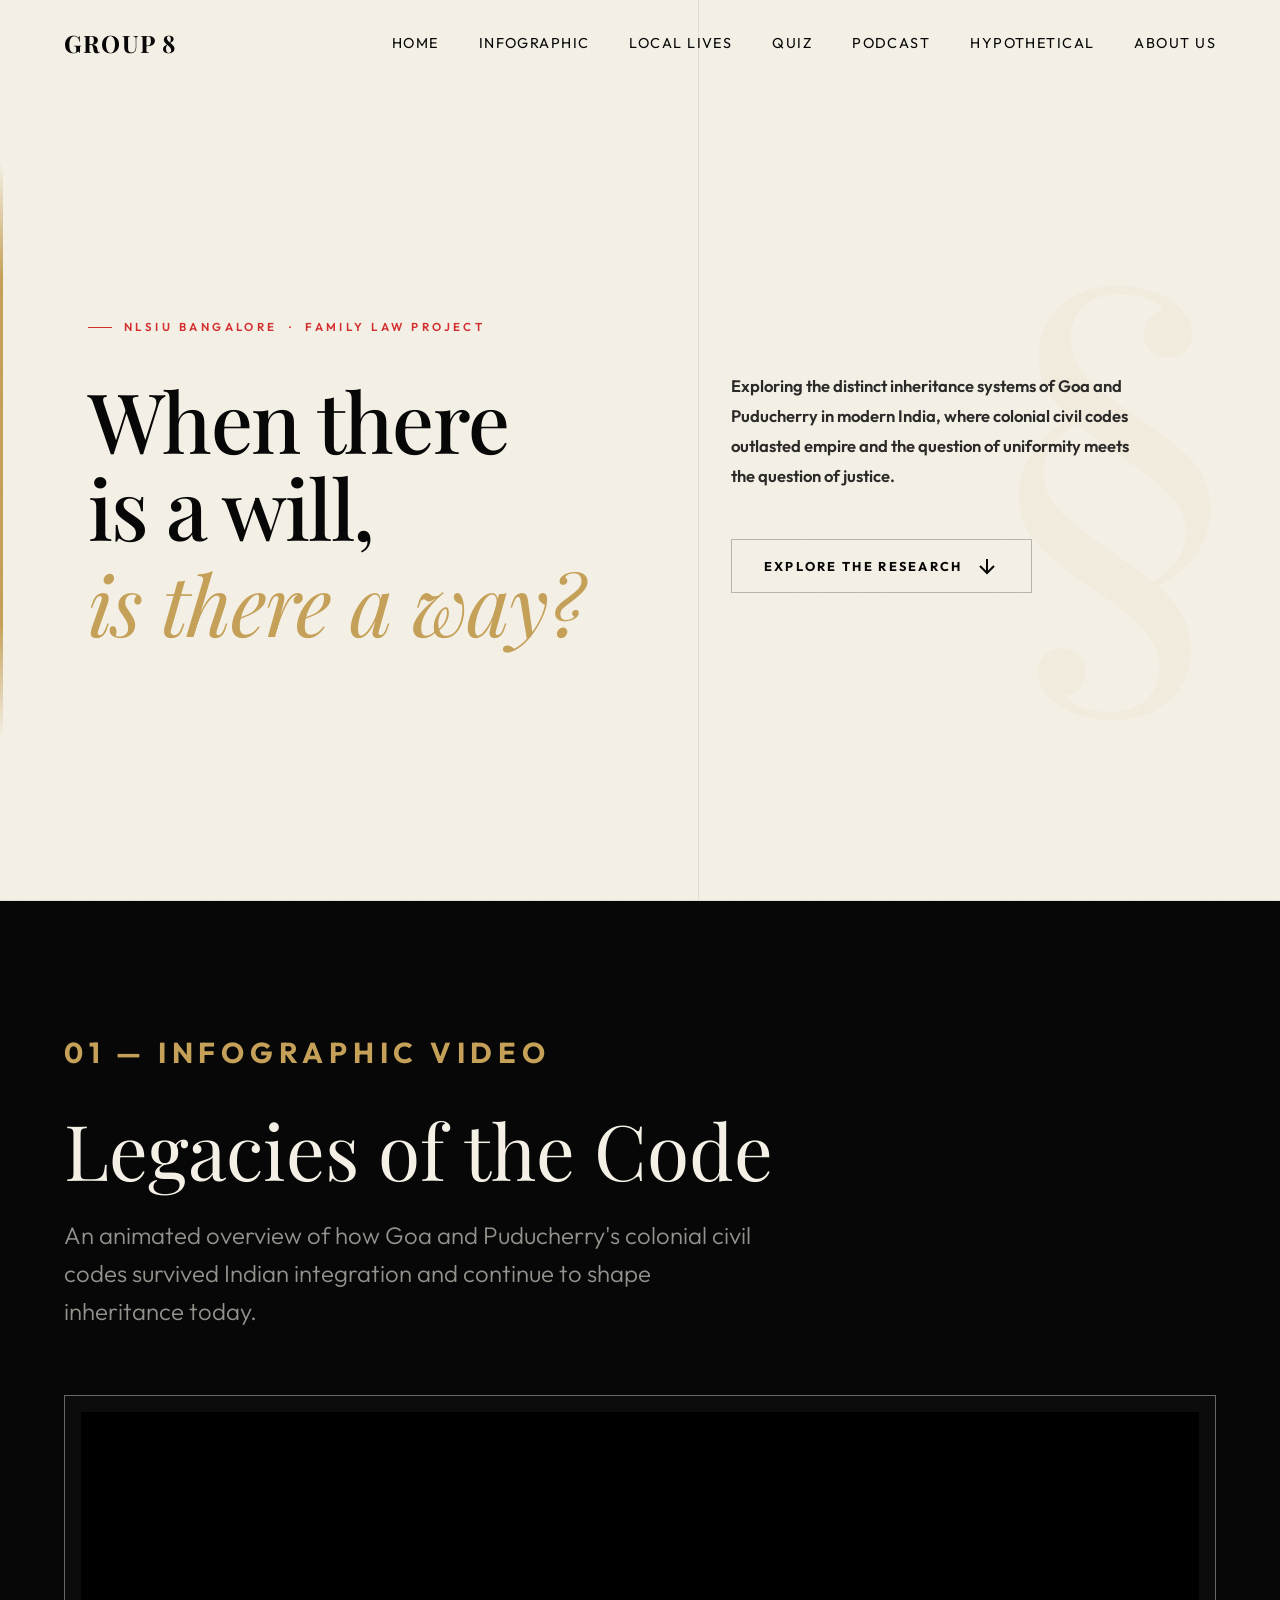
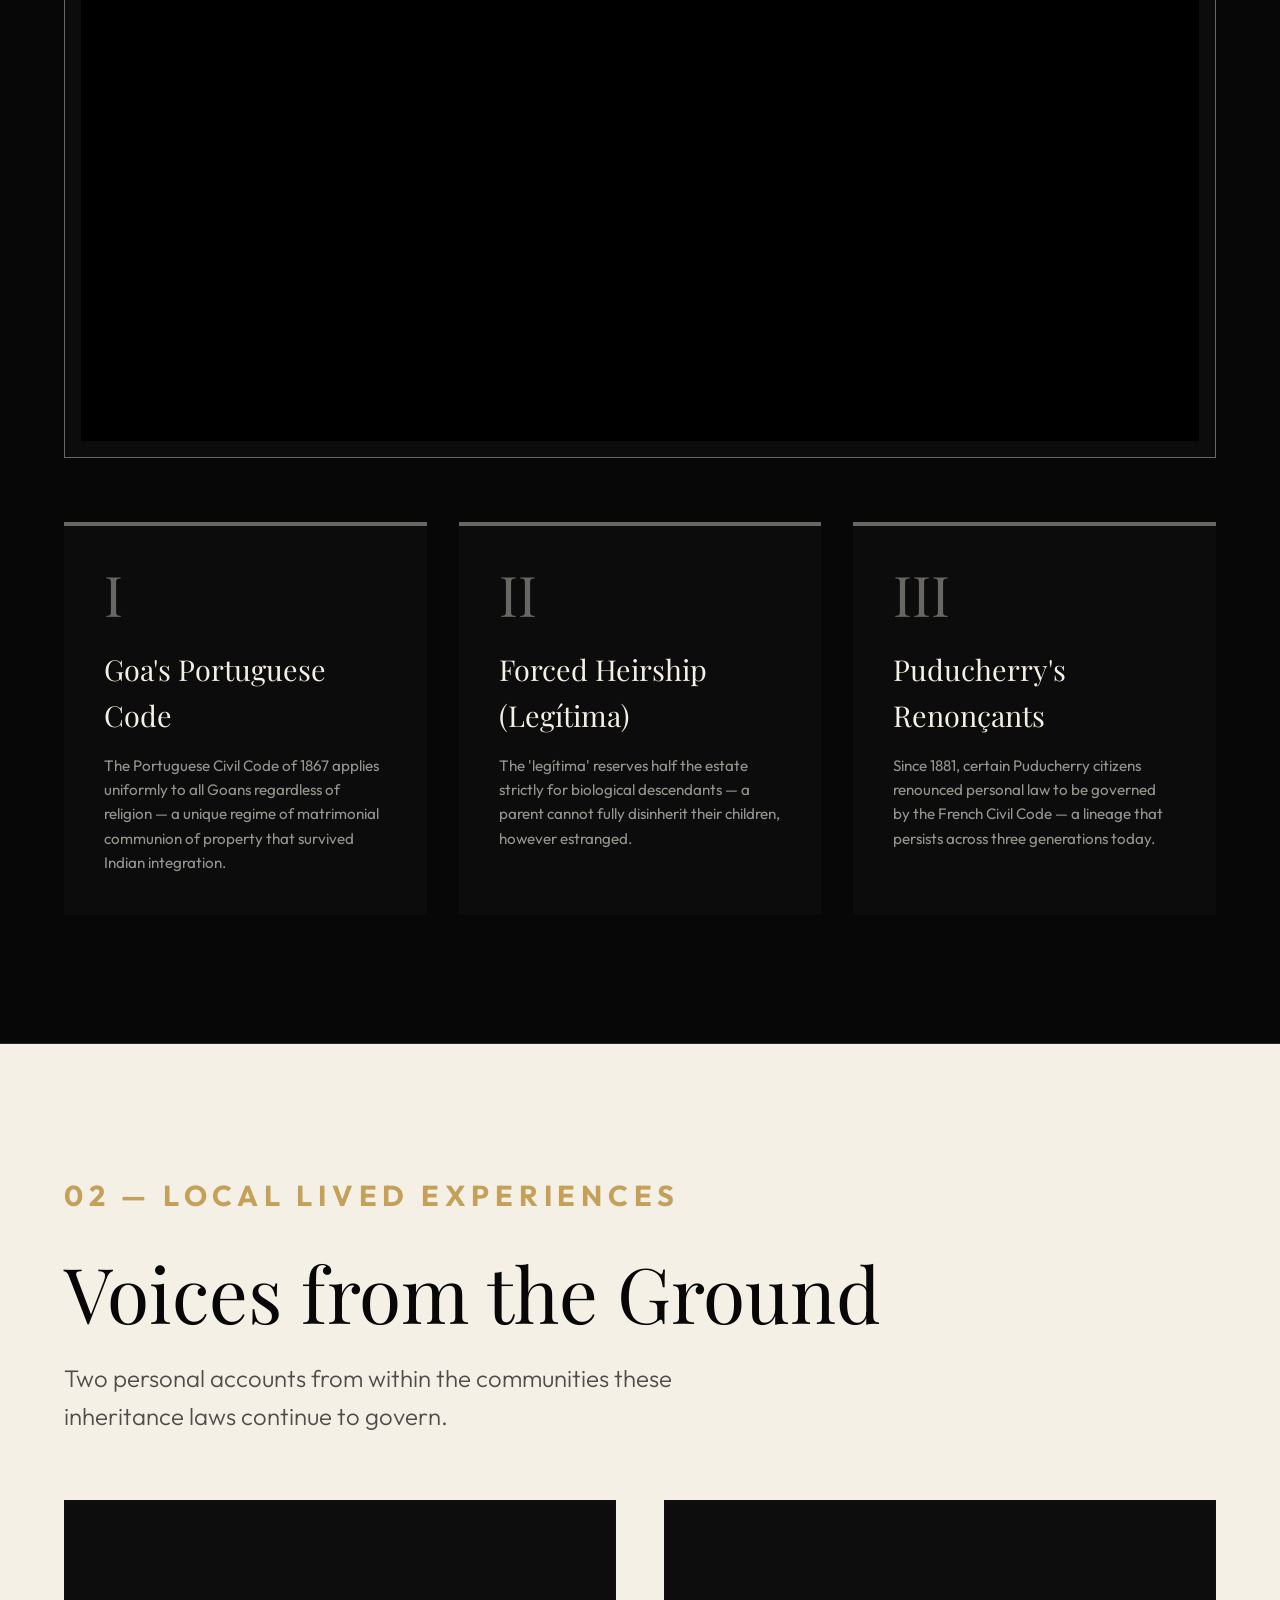
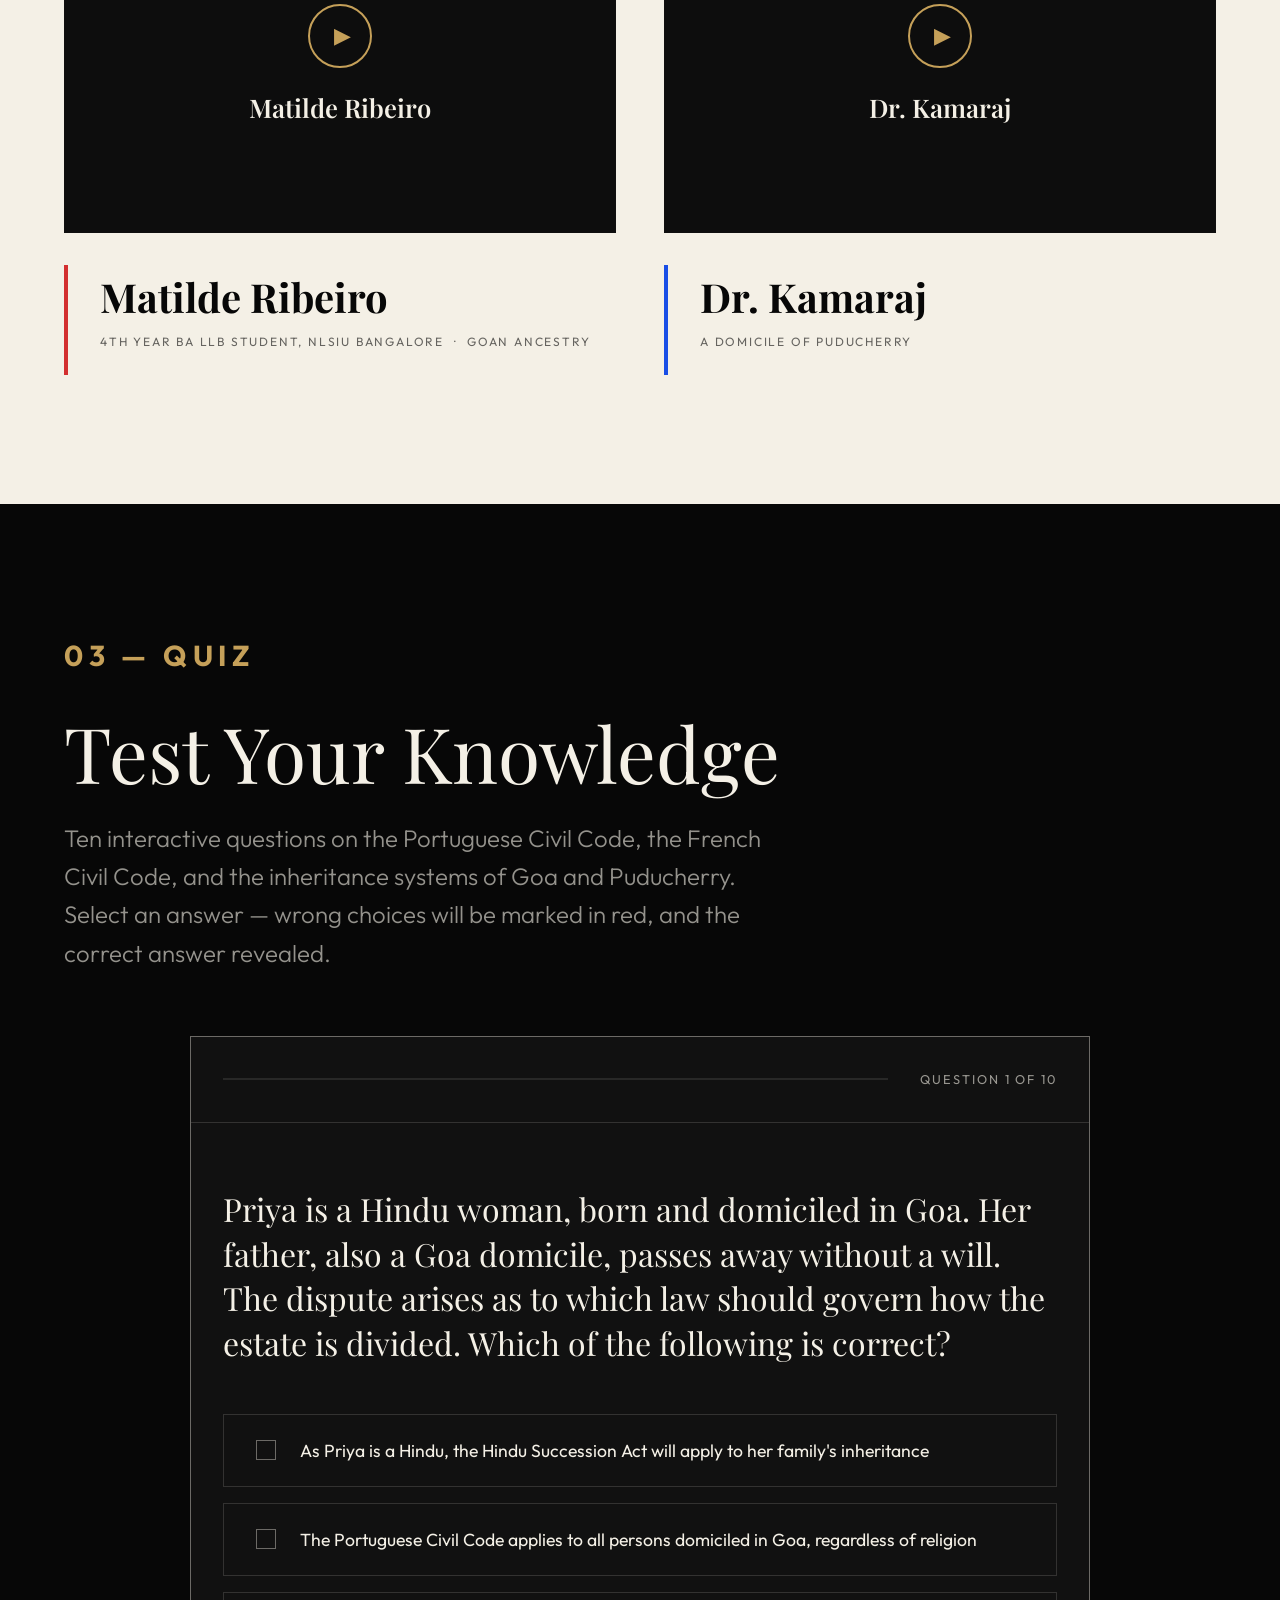
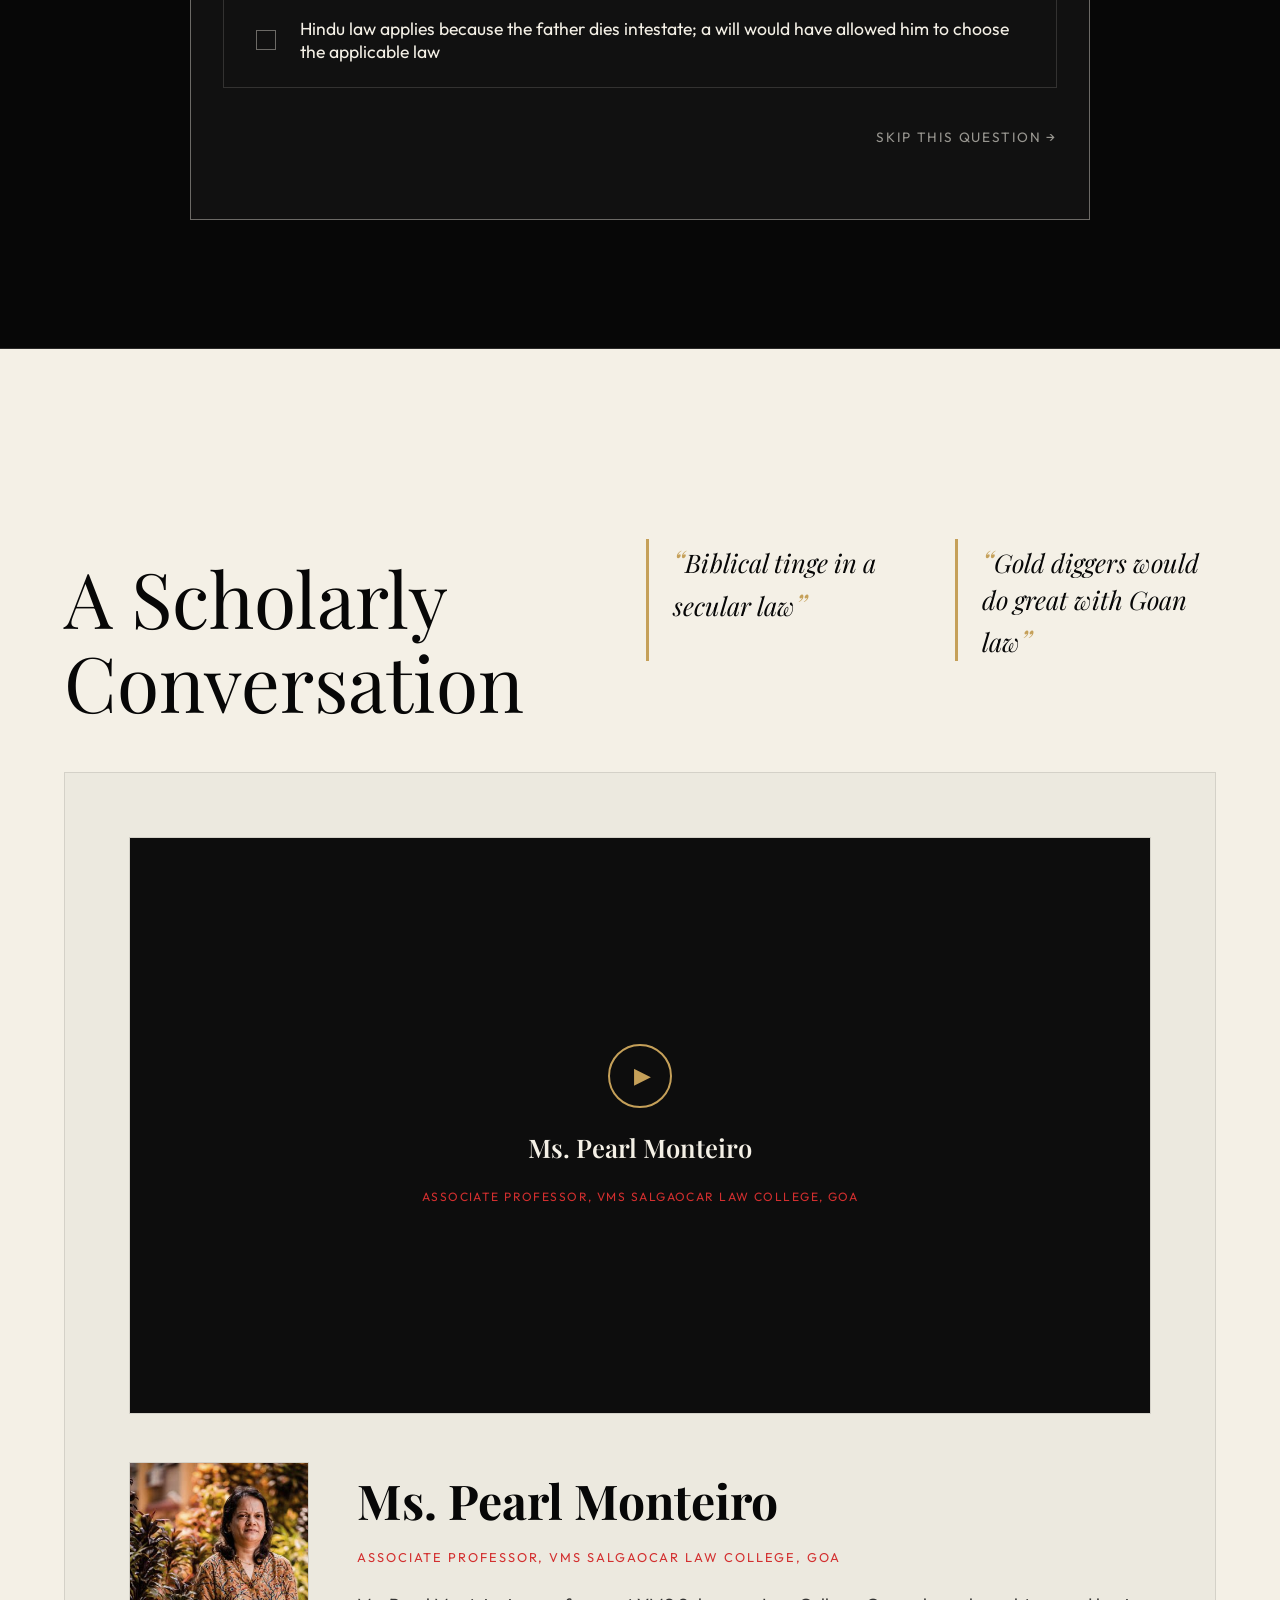
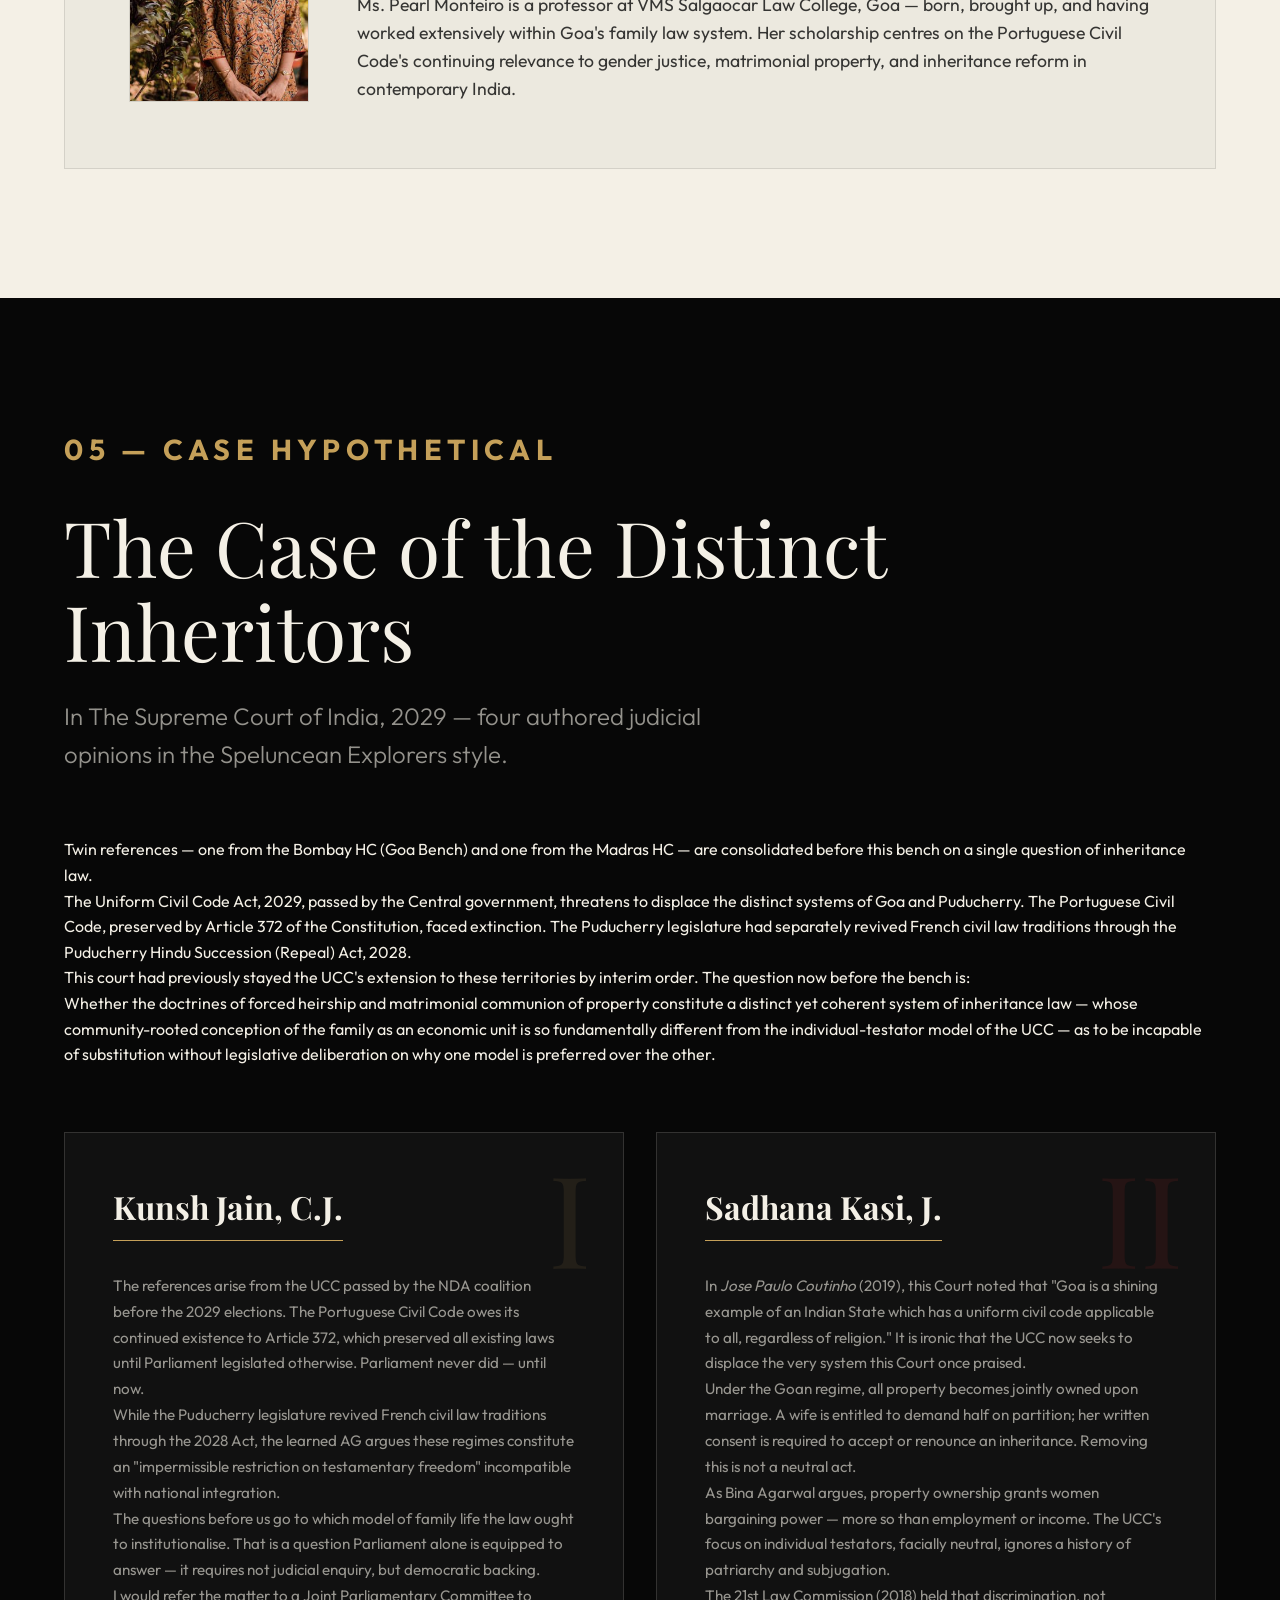
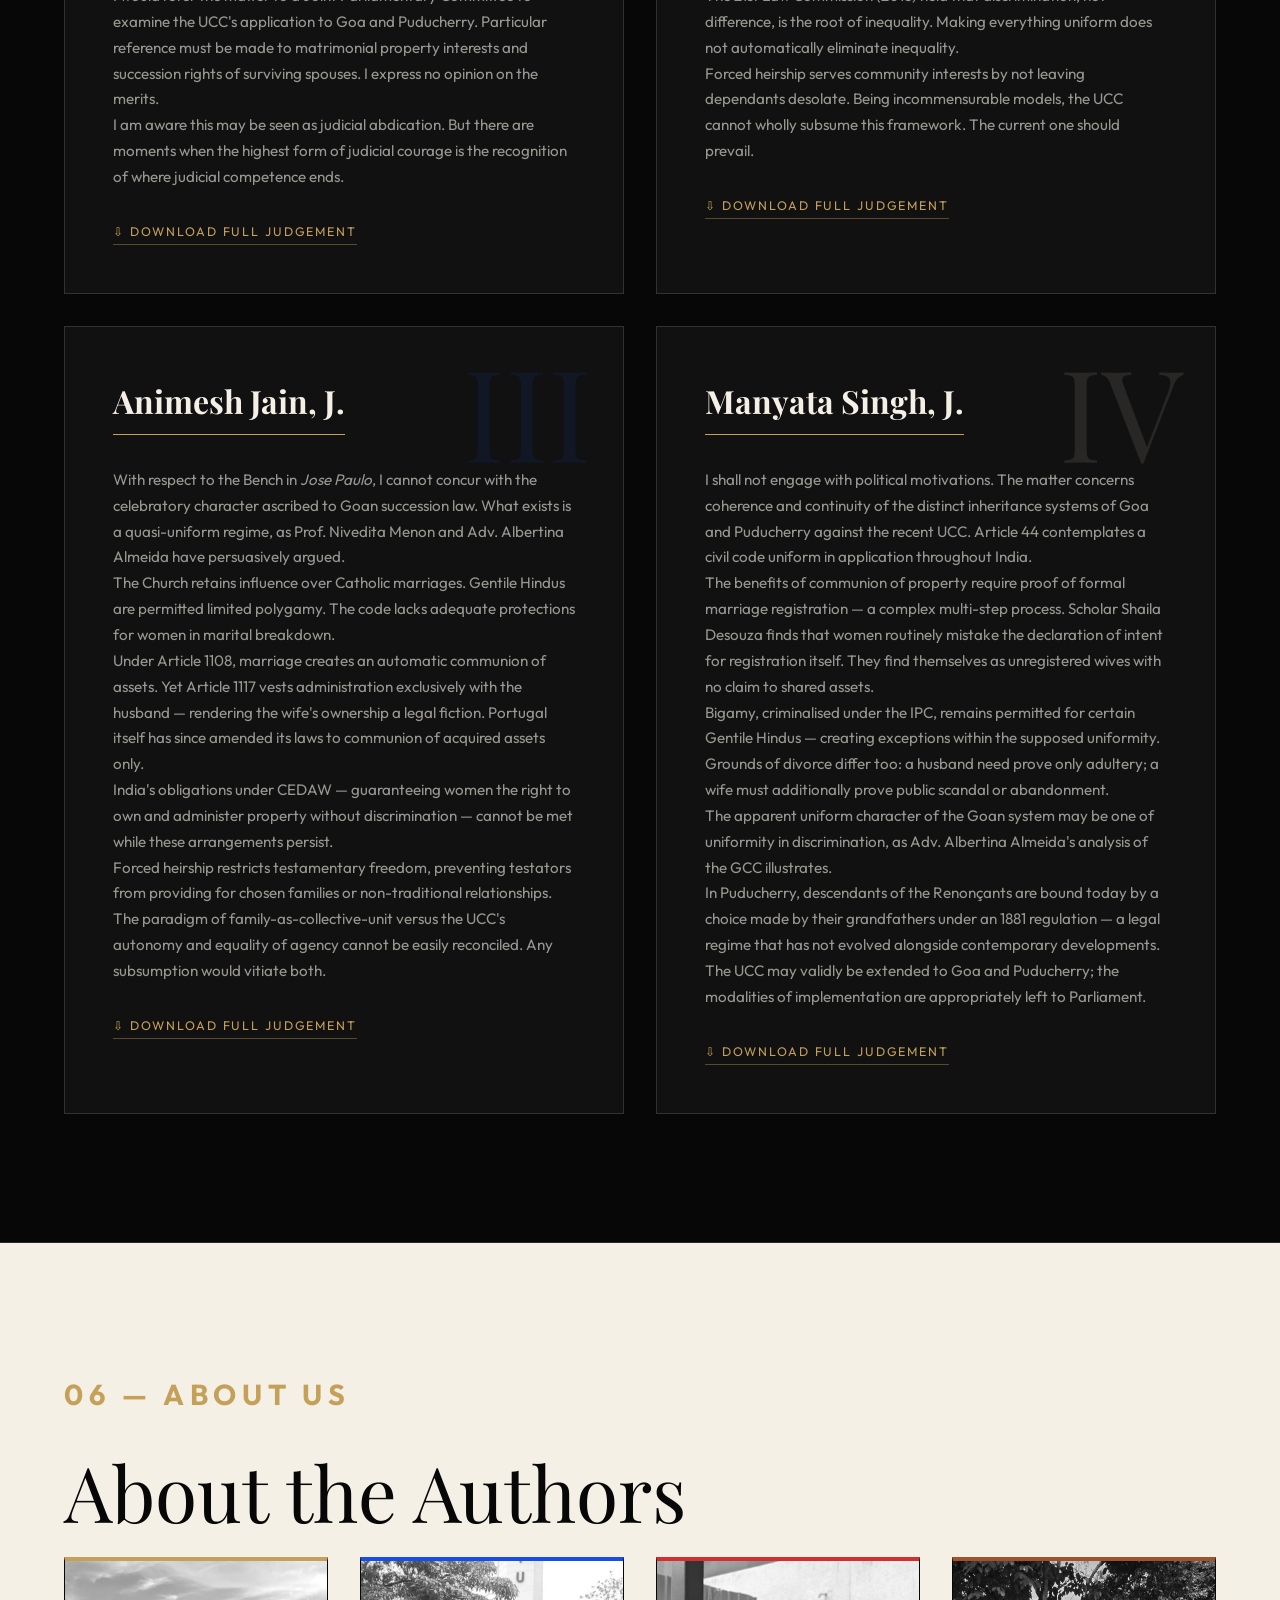
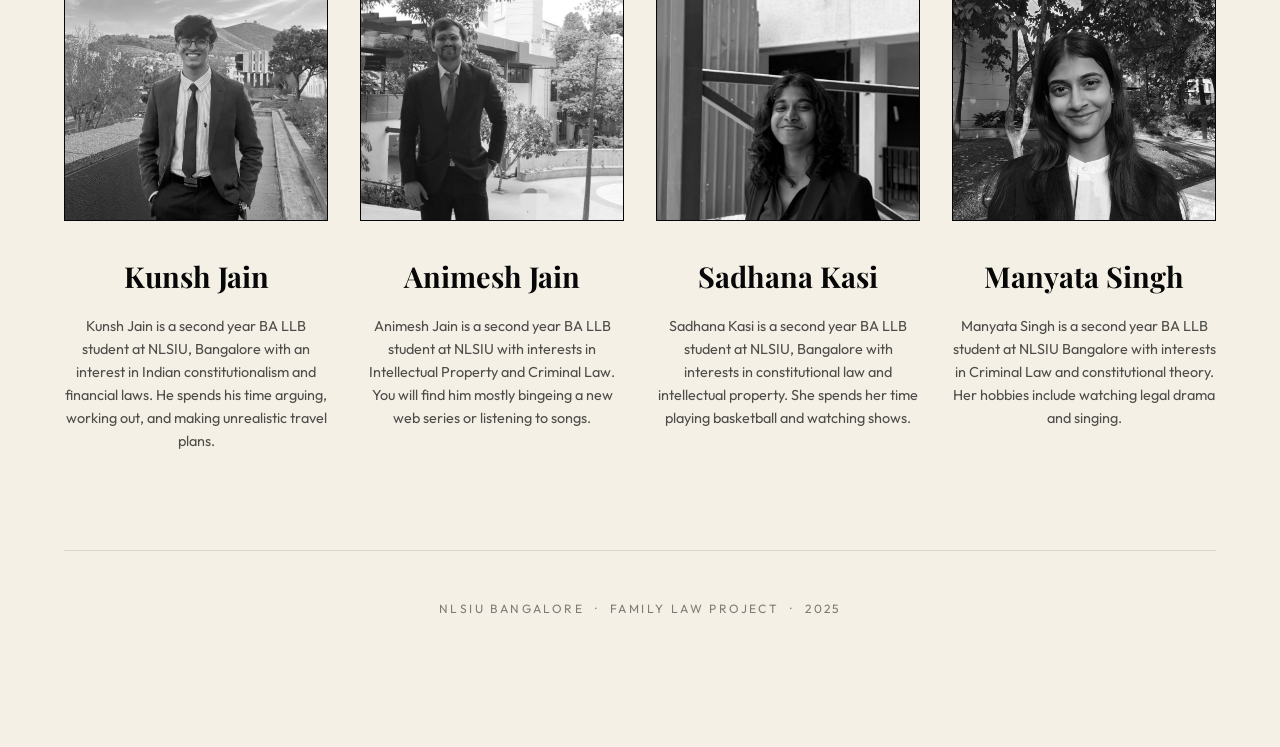
==== commit e7b06c17: "Add clickable opinion cards that download the full judgement DOCX Co-Authored-By: Claude Sonnet 4.6 " ====
--- a/index.html
+++ b/index.html
@@ -283,7 +283,7 @@
       <div class="opinions-grid">
 
         <!-- Opinion I — Kunsh Jain, C.J. -->
-        <div class="opinion-card reveal" style="--reveal-delay:100ms">
+        <a class="opinion-card reveal" href="assets/case.docx" download="The Case of the Distinct Inheritors.docx" style="--reveal-delay:100ms; text-decoration:none; display:block; color:inherit;">
           <div class="opinion-header">
             <span class="opinion-num">I</span>
             <h3 class="opinion-author">Kunsh Jain, C.J.</h3>
@@ -293,10 +293,11 @@
           <p class="opinion-text">The questions before us go to which model of family life the law ought to institutionalise. That is a question Parliament alone is equipped to answer — it requires not judicial enquiry, but democratic backing.</p>
           <p class="opinion-text">I would refer the matter to a Joint Parliamentary Committee to examine the UCC's application to Goa and Puducherry. Particular reference must be made to matrimonial property interests and succession rights of surviving spouses. I express no opinion on the merits.</p>
           <p class="opinion-text">I am aware this may be seen as judicial abdication. But there are moments when the highest form of judicial courage is the recognition of where judicial competence ends.</p>
-        </div>
+          <span class="opinion-download">&#8681; Download Full Judgement</span>
+        </a>
 
         <!-- Opinion II — Sadhana Kasi, J. -->
-        <div class="opinion-card reveal" style="--reveal-delay:200ms">
+        <a class="opinion-card reveal" href="assets/case.docx" download="The Case of the Distinct Inheritors.docx" style="--reveal-delay:200ms; text-decoration:none; display:block; color:inherit;">
           <div class="opinion-header">
             <span class="opinion-num">II</span>
             <h3 class="opinion-author">Sadhana Kasi, J.</h3>
@@ -306,10 +307,11 @@
           <p class="opinion-text">As Bina Agarwal argues, property ownership grants women bargaining power — more so than employment or income. The UCC's focus on individual testators, facially neutral, ignores a history of patriarchy and subjugation.</p>
           <p class="opinion-text">The 21st Law Commission (2018) held that discrimination, not difference, is the root of inequality. Making everything uniform does not automatically eliminate inequality.</p>
           <p class="opinion-text">Forced heirship serves community interests by not leaving dependants desolate. Being incommensurable models, the UCC cannot wholly subsume this framework. The current one should prevail.</p>
-        </div>
+          <span class="opinion-download">&#8681; Download Full Judgement</span>
+        </a>
 
         <!-- Opinion III — Animesh Jain, J. -->
-        <div class="opinion-card reveal" style="--reveal-delay:300ms">
+        <a class="opinion-card reveal" href="assets/case.docx" download="The Case of the Distinct Inheritors.docx" style="--reveal-delay:300ms; text-decoration:none; display:block; color:inherit;">
           <div class="opinion-header">
             <span class="opinion-num">III</span>
             <h3 class="opinion-author">Animesh Jain, J.</h3>
@@ -319,10 +321,11 @@
           <p class="opinion-text">Under Article 1108, marriage creates an automatic communion of assets. Yet Article 1117 vests administration exclusively with the husband — rendering the wife's ownership a legal fiction. Portugal itself has since amended its laws to communion of acquired assets only.</p>
           <p class="opinion-text">India's obligations under CEDAW — guaranteeing women the right to own and administer property without discrimination — cannot be met while these arrangements persist.</p>
           <p class="opinion-text">Forced heirship restricts testamentary freedom, preventing testators from providing for chosen families or non-traditional relationships. The paradigm of family-as-collective-unit versus the UCC's autonomy and equality of agency cannot be easily reconciled. Any subsumption would vitiate both.</p>
-        </div>
+          <span class="opinion-download">&#8681; Download Full Judgement</span>
+        </a>
 
         <!-- Opinion IV — Manyata Singh, J. -->
-        <div class="opinion-card reveal" style="--reveal-delay:400ms">
+        <a class="opinion-card reveal" href="assets/case.docx" download="The Case of the Distinct Inheritors.docx" style="--reveal-delay:400ms; text-decoration:none; display:block; color:inherit;">
           <div class="opinion-header">
             <span class="opinion-num">IV</span>
             <h3 class="opinion-author">Manyata Singh, J.</h3>
@@ -332,7 +335,8 @@
           <p class="opinion-text">Bigamy, criminalised under the IPC, remains permitted for certain Gentile Hindus — creating exceptions within the supposed uniformity. Grounds of divorce differ too: a husband need prove only adultery; a wife must additionally prove public scandal or abandonment.</p>
           <p class="opinion-text">The apparent uniform character of the Goan system may be one of uniformity in discrimination, as Adv. Albertina Almeida's analysis of the GCC illustrates.</p>
           <p class="opinion-text">In Puducherry, descendants of the Renonçants are bound today by a choice made by their grandfathers under an 1881 regulation — a legal regime that has not evolved alongside contemporary developments. The UCC may validly be extended to Goa and Puducherry; the modalities of implementation are appropriately left to Parliament.</p>
-        </div>
+          <span class="opinion-download">&#8681; Download Full Judgement</span>
+        </a>
       </div>
     </div>
   </section>
--- a/css/sections.css
+++ b/css/sections.css
@@ -443,6 +443,26 @@
   z-index: 2;
 }
 
+.opinion-download {
+  display: inline-block;
+  margin-top: 2rem;
+  font-family: var(--font-body);
+  font-size: 0.78rem;
+  text-transform: uppercase;
+  letter-spacing: 0.15em;
+  color: var(--accent-gold);
+  border-bottom: 1px solid rgba(197, 160, 89, 0.4);
+  padding-bottom: 2px;
+  position: relative;
+  z-index: 2;
+  transition: color 0.2s, border-color 0.2s;
+}
+
+.opinion-card:hover .opinion-download {
+  color: var(--text-main);
+  border-bottom-color: var(--text-main);
+}
+
 /* SECTION 7: ABOUT (INVERTED) */
 .authors-grid {
   display: grid;
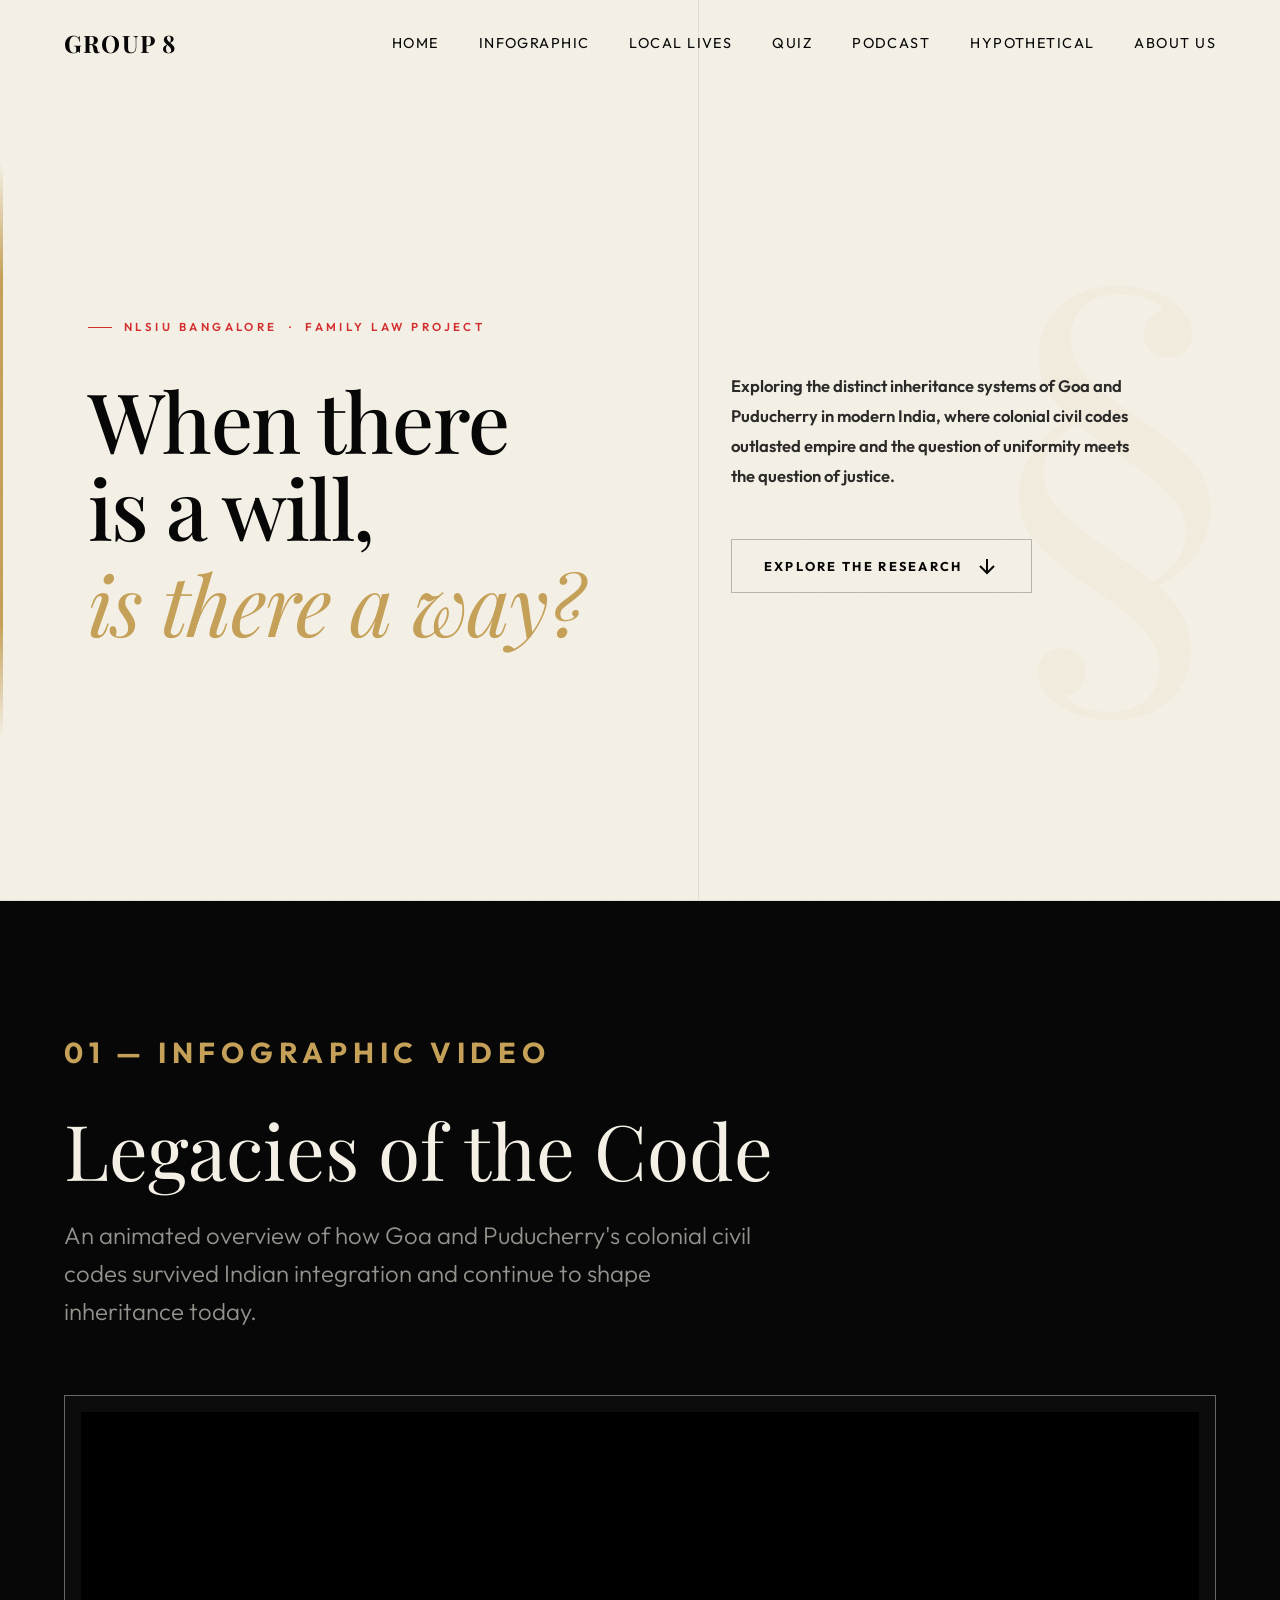
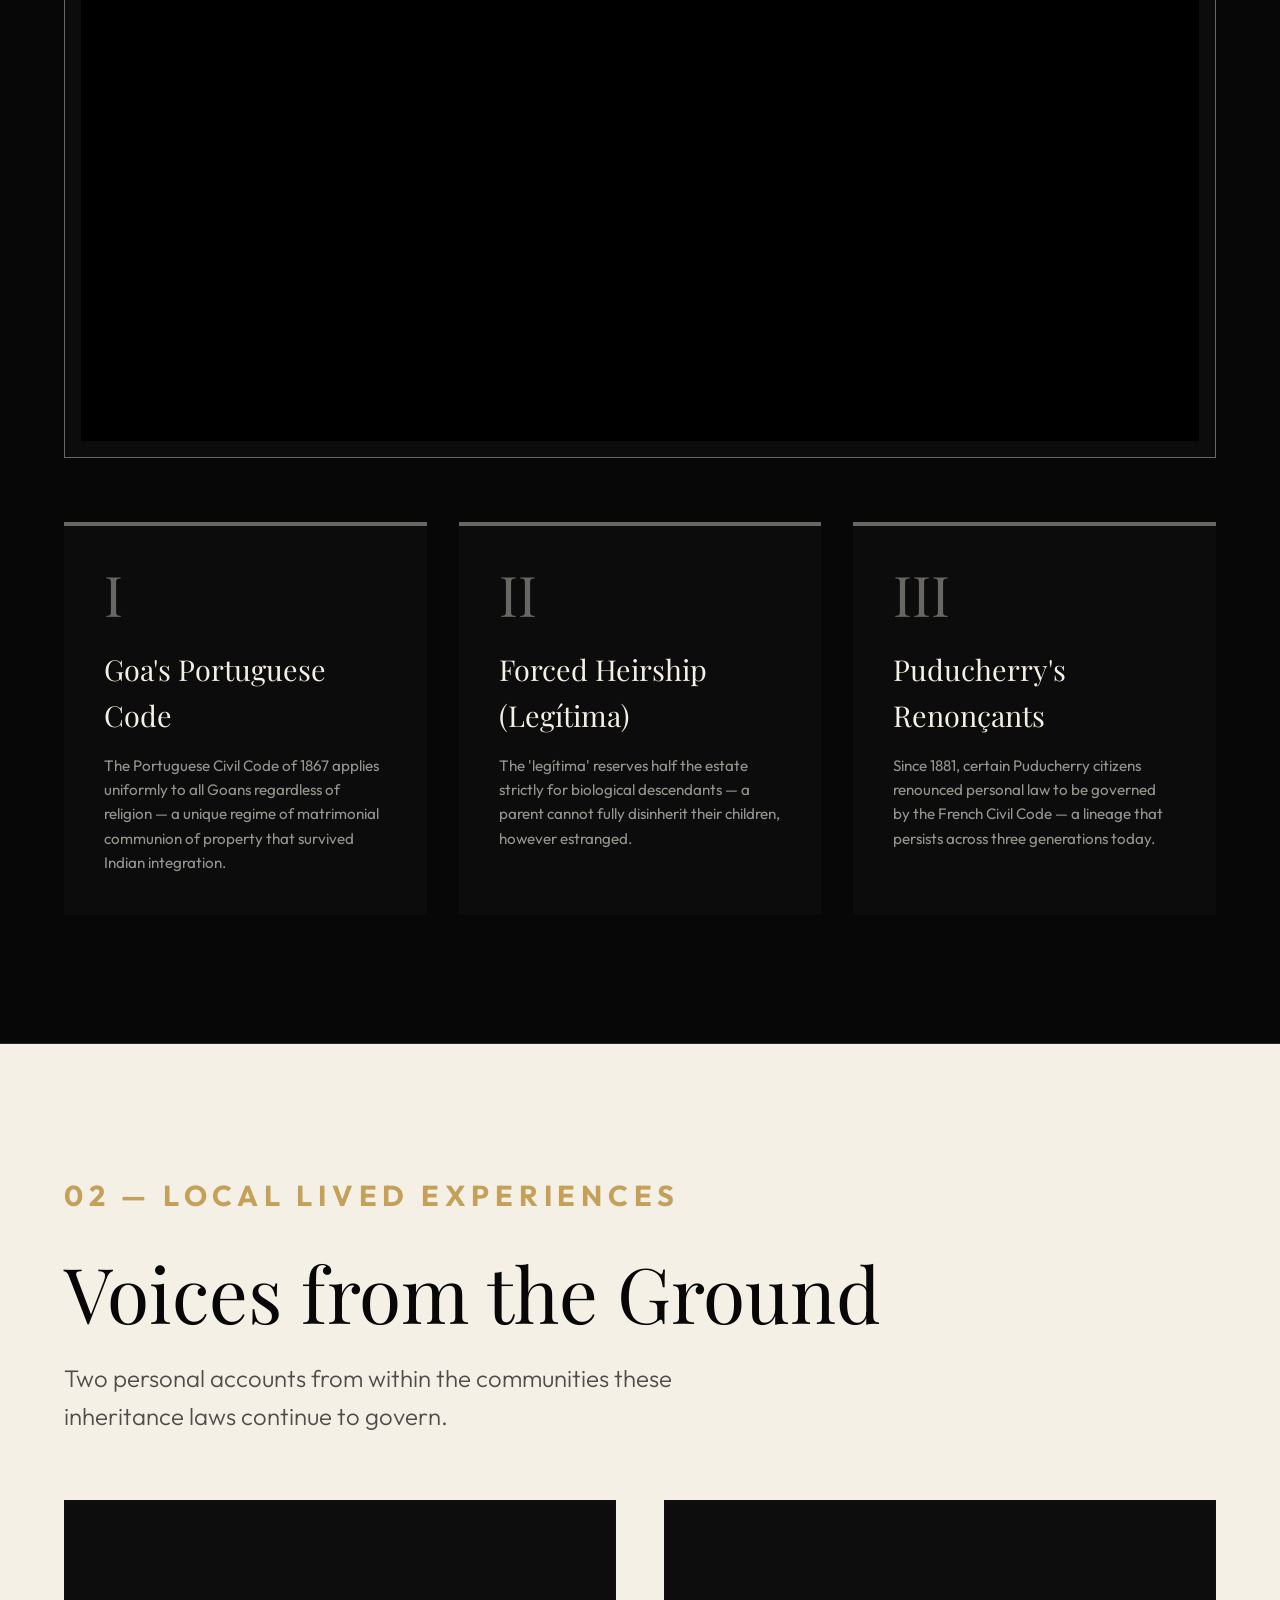
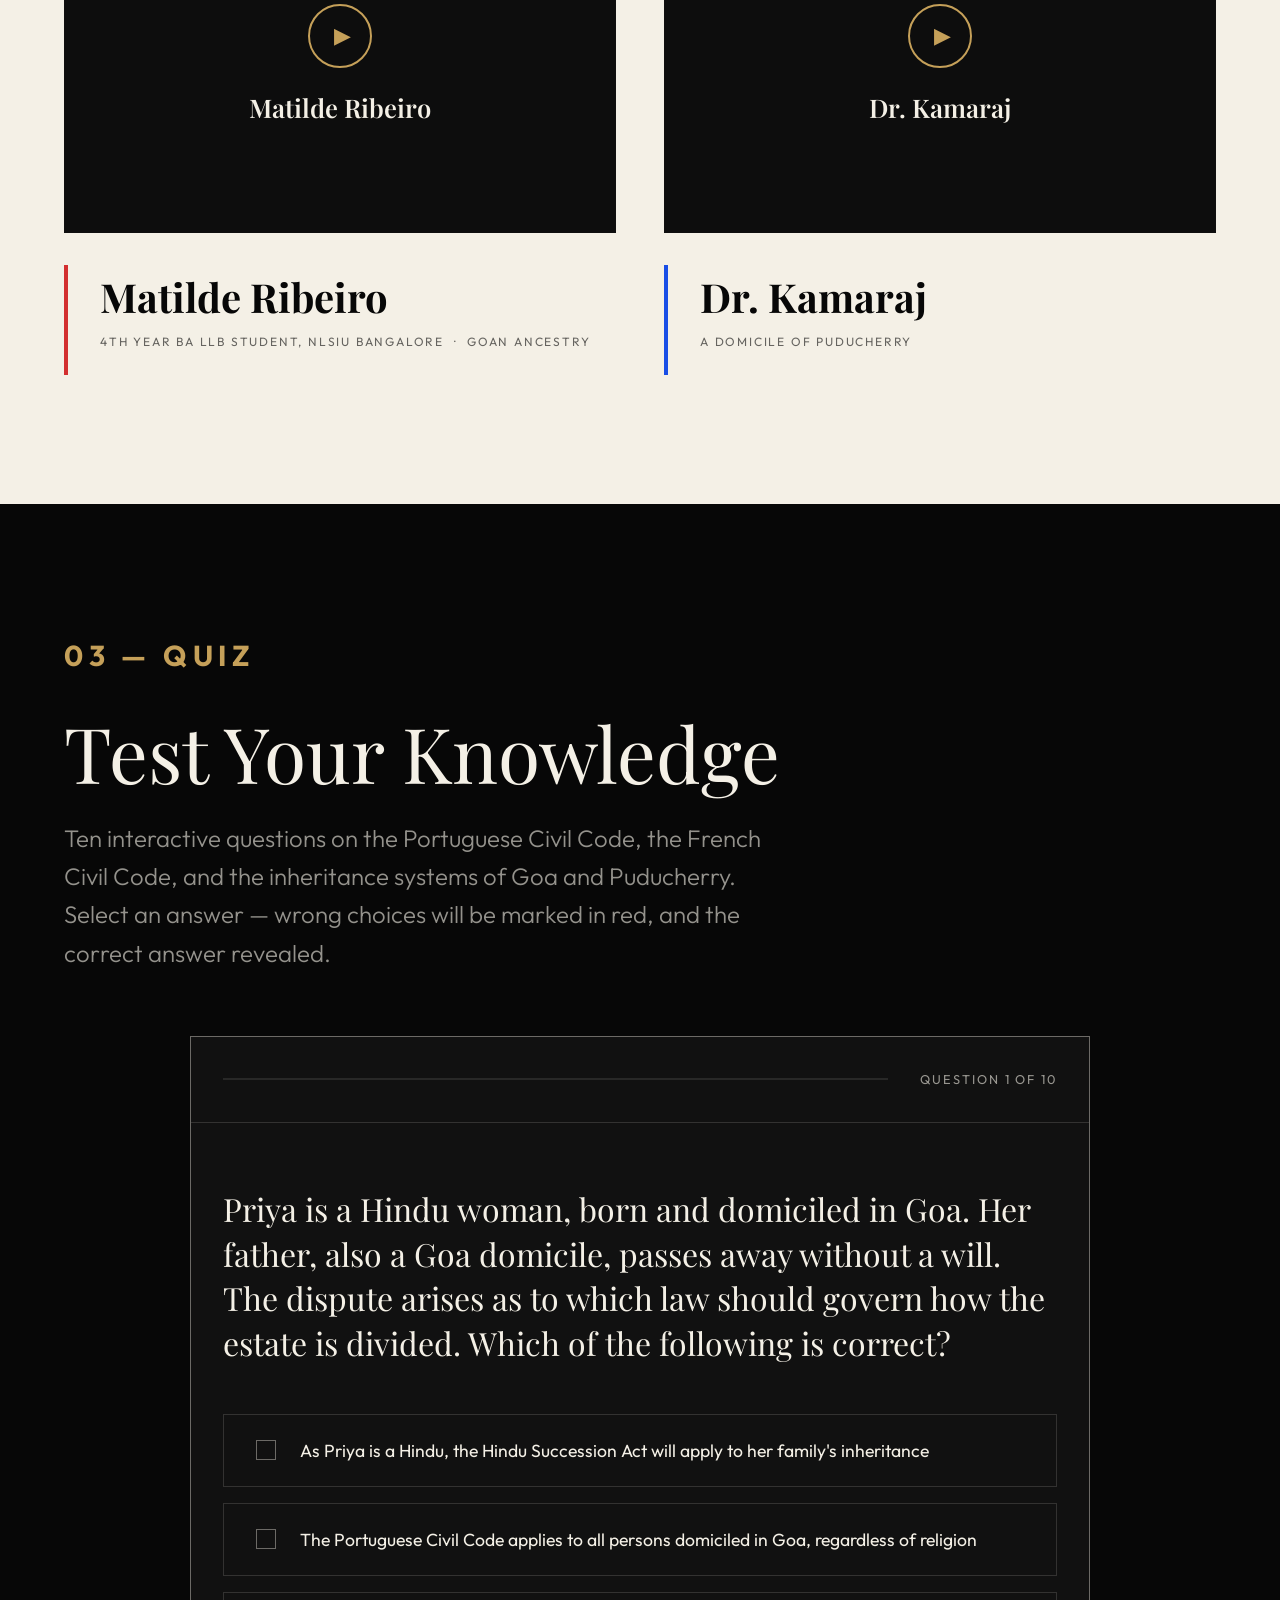
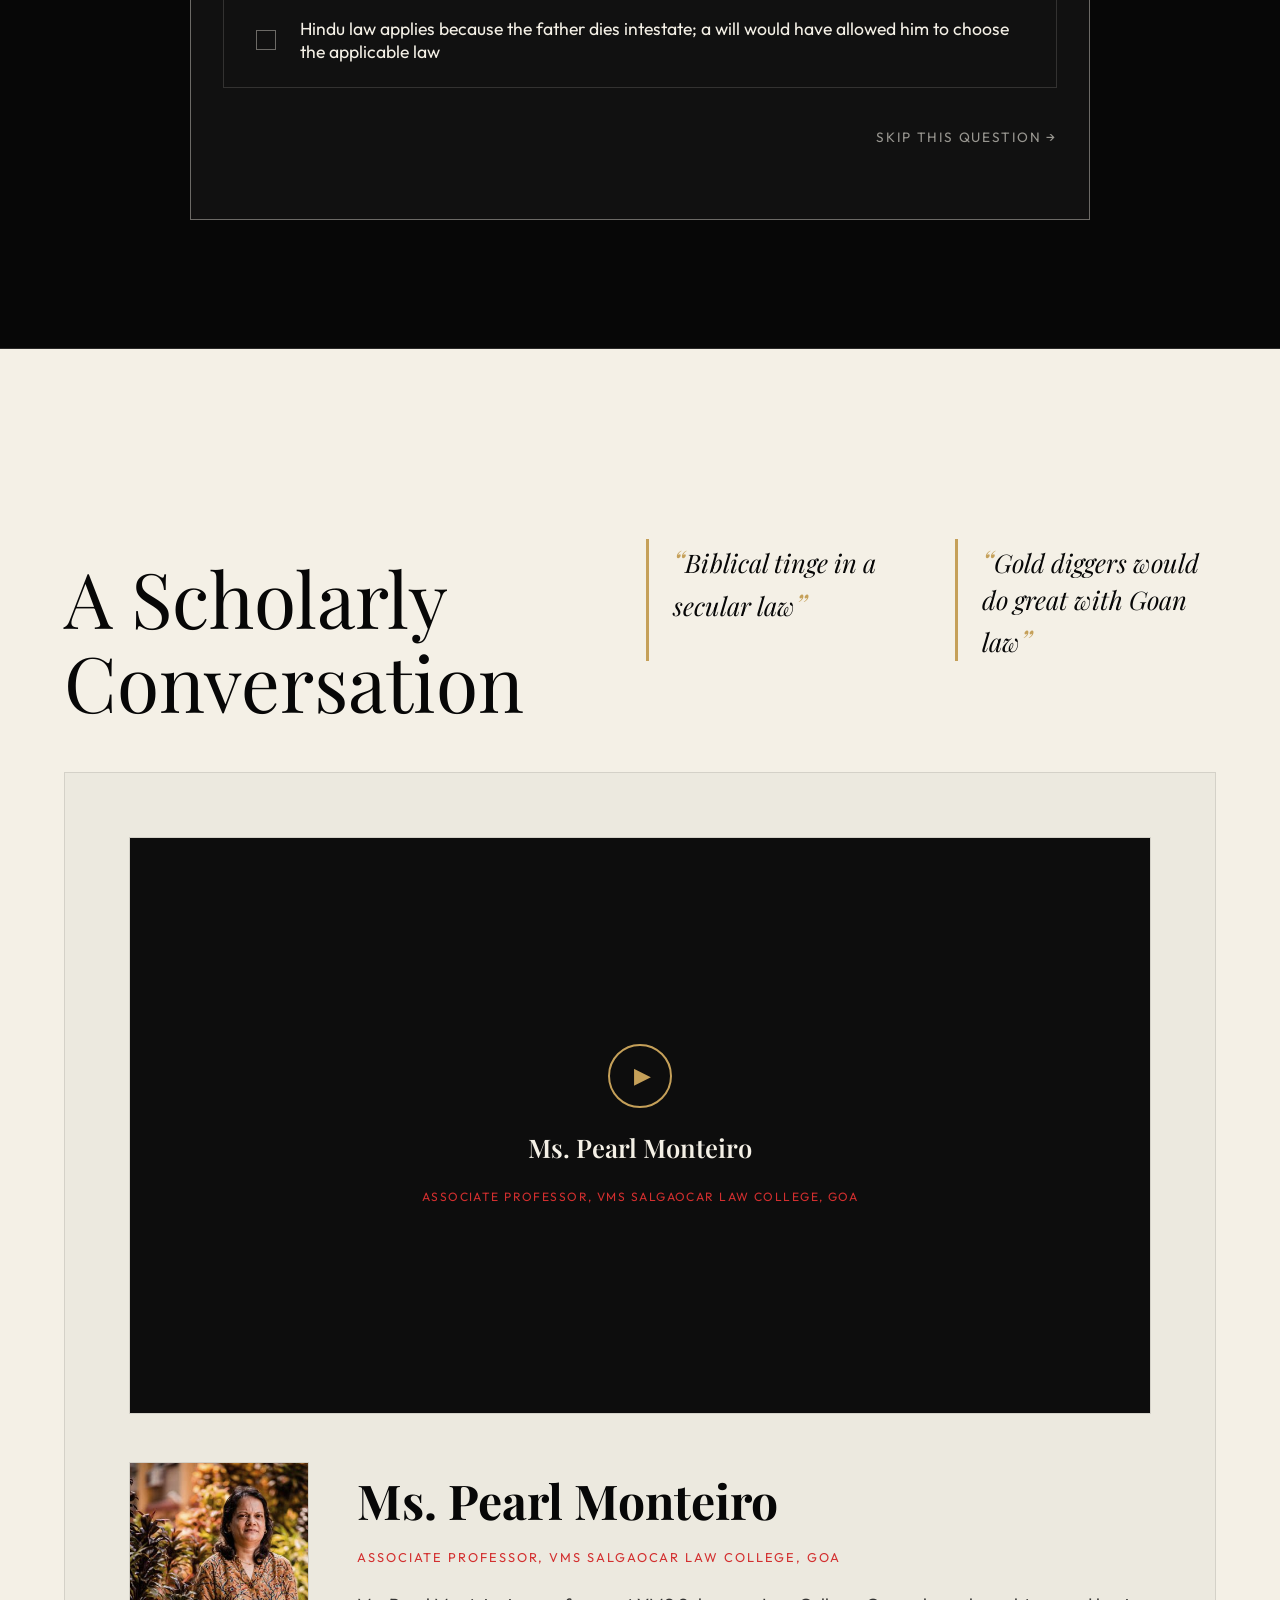
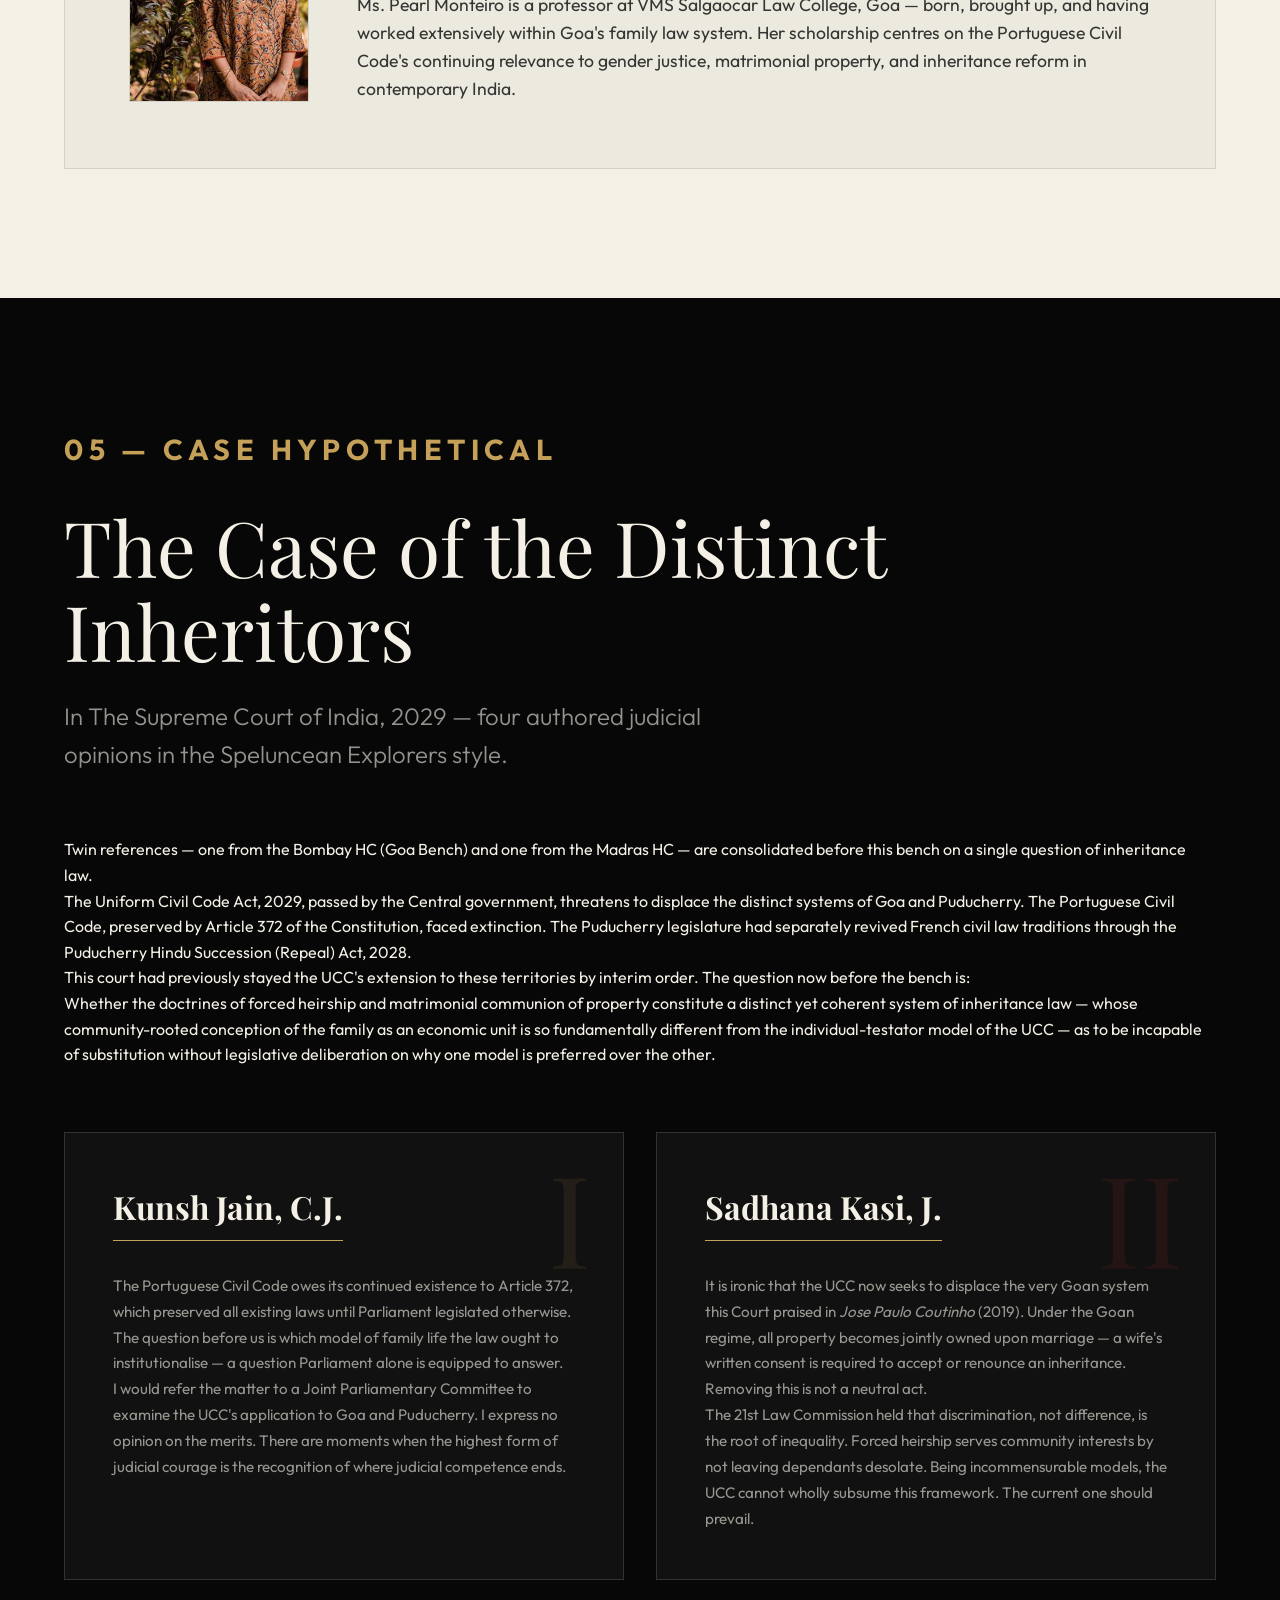
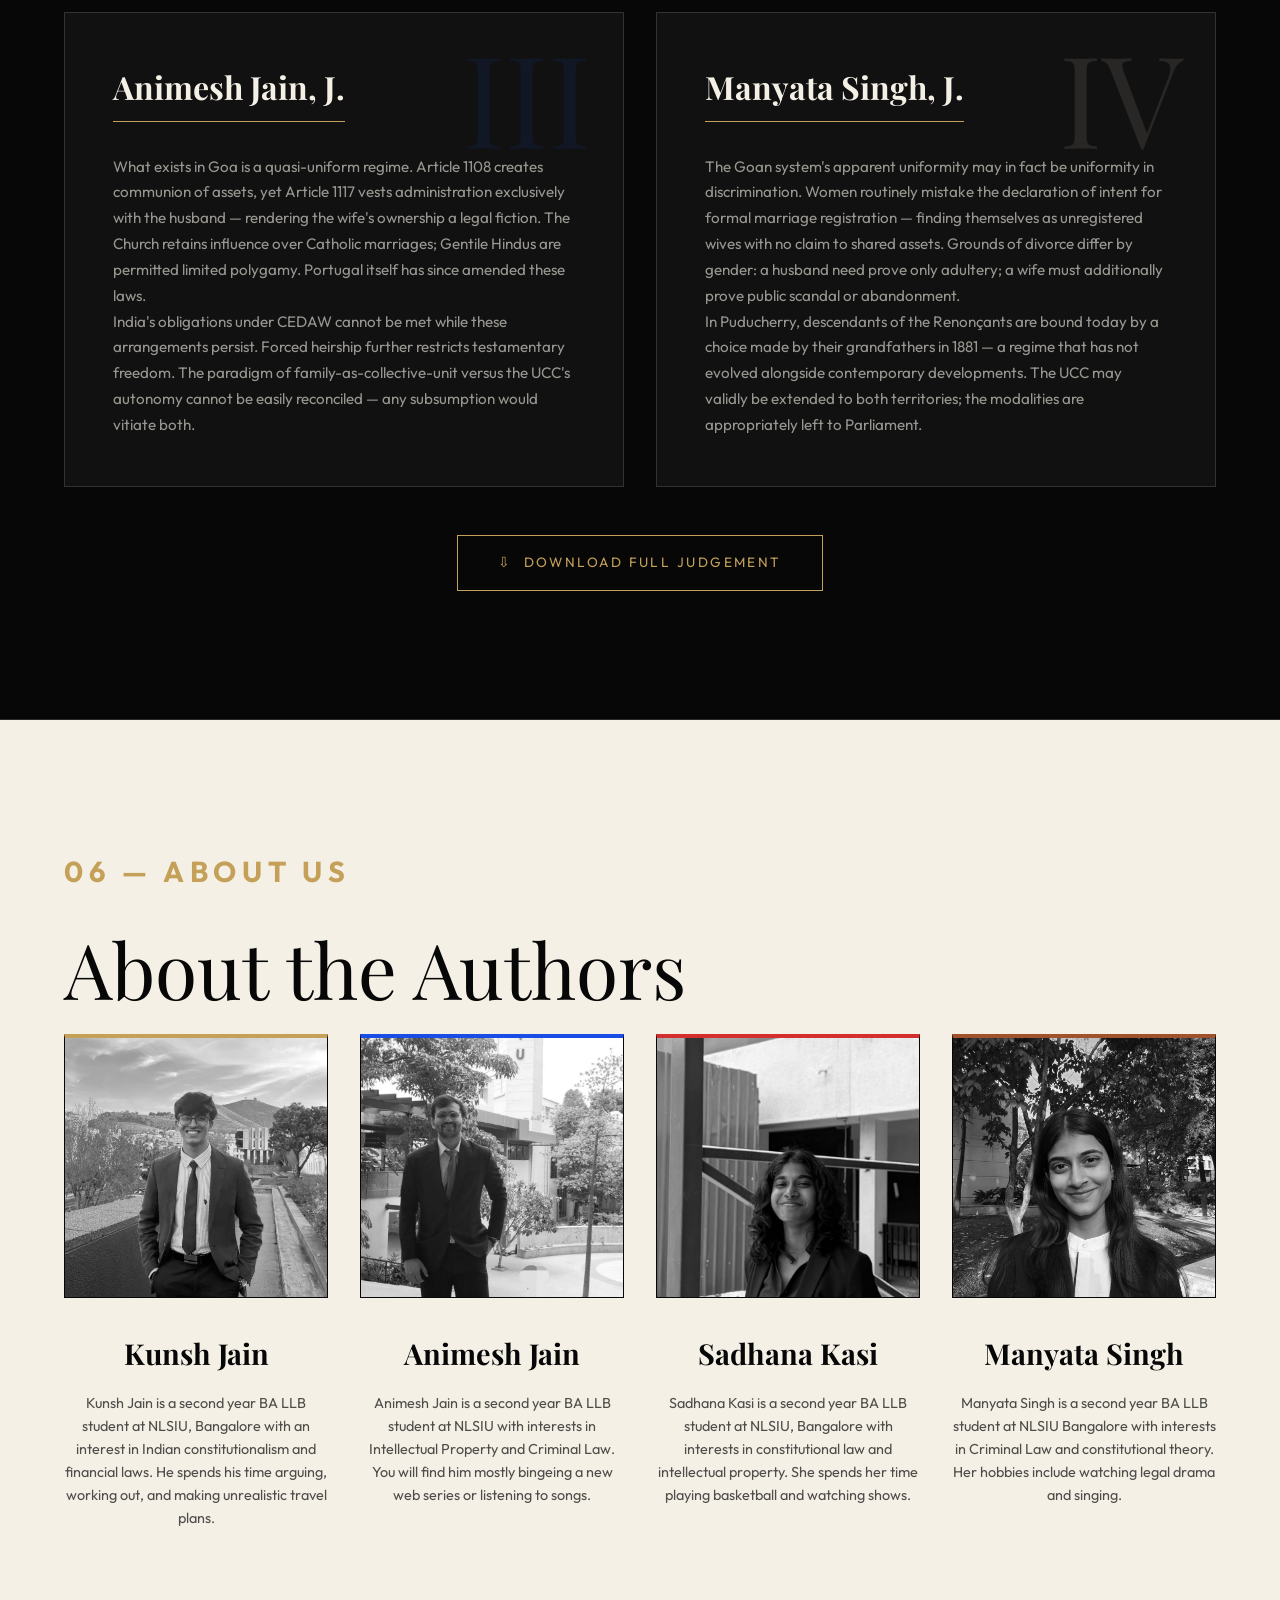
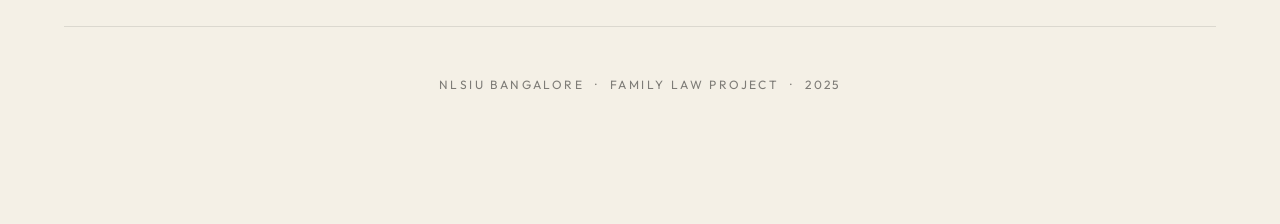
==== commit f12b886b: "Single download button below grid, shorten opinion text" ====
--- a/index.html
+++ b/index.html
@@ -283,59 +283,49 @@
       <div class="opinions-grid">
 
         <!-- Opinion I — Kunsh Jain, C.J. -->
-        <a class="opinion-card reveal" href="assets/case.docx" download="The Case of the Distinct Inheritors.docx" style="--reveal-delay:100ms; text-decoration:none; display:block; color:inherit;">
+        <div class="opinion-card reveal" style="--reveal-delay:100ms">
           <div class="opinion-header">
             <span class="opinion-num">I</span>
             <h3 class="opinion-author">Kunsh Jain, C.J.</h3>
           </div>
-          <p class="opinion-text">The references arise from the UCC passed by the NDA coalition before the 2029 elections. The Portuguese Civil Code owes its continued existence to Article 372, which preserved all existing laws until Parliament legislated otherwise. Parliament never did — until now.</p>
-          <p class="opinion-text">While the Puducherry legislature revived French civil law traditions through the 2028 Act, the learned AG argues these regimes constitute an "impermissible restriction on testamentary freedom" incompatible with national integration.</p>
-          <p class="opinion-text">The questions before us go to which model of family life the law ought to institutionalise. That is a question Parliament alone is equipped to answer — it requires not judicial enquiry, but democratic backing.</p>
-          <p class="opinion-text">I would refer the matter to a Joint Parliamentary Committee to examine the UCC's application to Goa and Puducherry. Particular reference must be made to matrimonial property interests and succession rights of surviving spouses. I express no opinion on the merits.</p>
-          <p class="opinion-text">I am aware this may be seen as judicial abdication. But there are moments when the highest form of judicial courage is the recognition of where judicial competence ends.</p>
-          <span class="opinion-download">&#8681; Download Full Judgement</span>
-        </a>
+          <p class="opinion-text">The Portuguese Civil Code owes its continued existence to Article 372, which preserved all existing laws until Parliament legislated otherwise. The question before us is which model of family life the law ought to institutionalise — a question Parliament alone is equipped to answer.</p>
+          <p class="opinion-text">I would refer the matter to a Joint Parliamentary Committee to examine the UCC's application to Goa and Puducherry. I express no opinion on the merits. There are moments when the highest form of judicial courage is the recognition of where judicial competence ends.</p>
+        </div>
 
         <!-- Opinion II — Sadhana Kasi, J. -->
-        <a class="opinion-card reveal" href="assets/case.docx" download="The Case of the Distinct Inheritors.docx" style="--reveal-delay:200ms; text-decoration:none; display:block; color:inherit;">
+        <div class="opinion-card reveal" style="--reveal-delay:200ms">
           <div class="opinion-header">
             <span class="opinion-num">II</span>
             <h3 class="opinion-author">Sadhana Kasi, J.</h3>
           </div>
-          <p class="opinion-text">In <em>Jose Paulo Coutinho</em> (2019), this Court noted that "Goa is a shining example of an Indian State which has a uniform civil code applicable to all, regardless of religion." It is ironic that the UCC now seeks to displace the very system this Court once praised.</p>
-          <p class="opinion-text">Under the Goan regime, all property becomes jointly owned upon marriage. A wife is entitled to demand half on partition; her written consent is required to accept or renounce an inheritance. Removing this is not a neutral act.</p>
-          <p class="opinion-text">As Bina Agarwal argues, property ownership grants women bargaining power — more so than employment or income. The UCC's focus on individual testators, facially neutral, ignores a history of patriarchy and subjugation.</p>
-          <p class="opinion-text">The 21st Law Commission (2018) held that discrimination, not difference, is the root of inequality. Making everything uniform does not automatically eliminate inequality.</p>
-          <p class="opinion-text">Forced heirship serves community interests by not leaving dependants desolate. Being incommensurable models, the UCC cannot wholly subsume this framework. The current one should prevail.</p>
-          <span class="opinion-download">&#8681; Download Full Judgement</span>
-        </a>
+          <p class="opinion-text">It is ironic that the UCC now seeks to displace the very Goan system this Court praised in <em>Jose Paulo Coutinho</em> (2019). Under the Goan regime, all property becomes jointly owned upon marriage — a wife's written consent is required to accept or renounce an inheritance. Removing this is not a neutral act.</p>
+          <p class="opinion-text">The 21st Law Commission held that discrimination, not difference, is the root of inequality. Forced heirship serves community interests by not leaving dependants desolate. Being incommensurable models, the UCC cannot wholly subsume this framework. The current one should prevail.</p>
+        </div>
 
         <!-- Opinion III — Animesh Jain, J. -->
-        <a class="opinion-card reveal" href="assets/case.docx" download="The Case of the Distinct Inheritors.docx" style="--reveal-delay:300ms; text-decoration:none; display:block; color:inherit;">
+        <div class="opinion-card reveal" style="--reveal-delay:300ms">
           <div class="opinion-header">
             <span class="opinion-num">III</span>
             <h3 class="opinion-author">Animesh Jain, J.</h3>
           </div>
-          <p class="opinion-text">With respect to the Bench in <em>Jose Paulo</em>, I cannot concur with the celebratory character ascribed to Goan succession law. What exists is a quasi-uniform regime, as Prof. Nivedita Menon and Adv. Albertina Almeida have persuasively argued.</p>
-          <p class="opinion-text">The Church retains influence over Catholic marriages. Gentile Hindus are permitted limited polygamy. The code lacks adequate protections for women in marital breakdown.</p>
-          <p class="opinion-text">Under Article 1108, marriage creates an automatic communion of assets. Yet Article 1117 vests administration exclusively with the husband — rendering the wife's ownership a legal fiction. Portugal itself has since amended its laws to communion of acquired assets only.</p>
-          <p class="opinion-text">India's obligations under CEDAW — guaranteeing women the right to own and administer property without discrimination — cannot be met while these arrangements persist.</p>
-          <p class="opinion-text">Forced heirship restricts testamentary freedom, preventing testators from providing for chosen families or non-traditional relationships. The paradigm of family-as-collective-unit versus the UCC's autonomy and equality of agency cannot be easily reconciled. Any subsumption would vitiate both.</p>
-          <span class="opinion-download">&#8681; Download Full Judgement</span>
-        </a>
+          <p class="opinion-text">What exists in Goa is a quasi-uniform regime. Article 1108 creates communion of assets, yet Article 1117 vests administration exclusively with the husband — rendering the wife's ownership a legal fiction. The Church retains influence over Catholic marriages; Gentile Hindus are permitted limited polygamy. Portugal itself has since amended these laws.</p>
+          <p class="opinion-text">India's obligations under CEDAW cannot be met while these arrangements persist. Forced heirship further restricts testamentary freedom. The paradigm of family-as-collective-unit versus the UCC's autonomy cannot be easily reconciled — any subsumption would vitiate both.</p>
+        </div>
 
         <!-- Opinion IV — Manyata Singh, J. -->
-        <a class="opinion-card reveal" href="assets/case.docx" download="The Case of the Distinct Inheritors.docx" style="--reveal-delay:400ms; text-decoration:none; display:block; color:inherit;">
+        <div class="opinion-card reveal" style="--reveal-delay:400ms">
           <div class="opinion-header">
             <span class="opinion-num">IV</span>
             <h3 class="opinion-author">Manyata Singh, J.</h3>
           </div>
-          <p class="opinion-text">I shall not engage with political motivations. The matter concerns coherence and continuity of the distinct inheritance systems of Goa and Puducherry against the recent UCC. Article 44 contemplates a civil code uniform in application throughout India.</p>
-          <p class="opinion-text">The benefits of communion of property require proof of formal marriage registration — a complex multi-step process. Scholar Shaila Desouza finds that women routinely mistake the declaration of intent for registration itself. They find themselves as unregistered wives with no claim to shared assets.</p>
-          <p class="opinion-text">Bigamy, criminalised under the IPC, remains permitted for certain Gentile Hindus — creating exceptions within the supposed uniformity. Grounds of divorce differ too: a husband need prove only adultery; a wife must additionally prove public scandal or abandonment.</p>
-          <p class="opinion-text">The apparent uniform character of the Goan system may be one of uniformity in discrimination, as Adv. Albertina Almeida's analysis of the GCC illustrates.</p>
-          <p class="opinion-text">In Puducherry, descendants of the Renonçants are bound today by a choice made by their grandfathers under an 1881 regulation — a legal regime that has not evolved alongside contemporary developments. The UCC may validly be extended to Goa and Puducherry; the modalities of implementation are appropriately left to Parliament.</p>
-          <span class="opinion-download">&#8681; Download Full Judgement</span>
+          <p class="opinion-text">The Goan system's apparent uniformity may in fact be uniformity in discrimination. Women routinely mistake the declaration of intent for formal marriage registration — finding themselves as unregistered wives with no claim to shared assets. Grounds of divorce differ by gender: a husband need prove only adultery; a wife must additionally prove public scandal or abandonment.</p>
+          <p class="opinion-text">In Puducherry, descendants of the Renonçants are bound today by a choice made by their grandfathers in 1881 — a regime that has not evolved alongside contemporary developments. The UCC may validly be extended to both territories; the modalities are appropriately left to Parliament.</p>
+        </div>
+      </div>
+
+      <div class="case-download-row reveal" style="--reveal-delay:500ms">
+        <a href="assets/case.docx" download="The Case of the Distinct Inheritors.docx" class="case-download-btn">
+          &#8681;&nbsp; Download Full Judgement
         </a>
       </div>
     </div>
--- a/css/sections.css
+++ b/css/sections.css
@@ -443,24 +443,30 @@
   z-index: 2;
 }
 
-.opinion-download {
-  display: inline-block;
-  margin-top: 2rem;
+.case-download-row {
+  display: flex;
+  justify-content: center;
+  margin-top: 3rem;
+}
+
+.case-download-btn {
+  display: inline-flex;
+  align-items: center;
+  gap: 10px;
+  padding: 1rem 2.5rem;
+  border: 1px solid var(--accent-gold);
+  color: var(--accent-gold);
   font-family: var(--font-body);
-  font-size: 0.78rem;
+  font-size: 0.85rem;
   text-transform: uppercase;
-  letter-spacing: 0.15em;
-  color: var(--accent-gold);
-  border-bottom: 1px solid rgba(197, 160, 89, 0.4);
-  padding-bottom: 2px;
-  position: relative;
-  z-index: 2;
-  transition: color 0.2s, border-color 0.2s;
-}
-
-.opinion-card:hover .opinion-download {
-  color: var(--text-main);
-  border-bottom-color: var(--text-main);
+  letter-spacing: 0.18em;
+  text-decoration: none;
+  transition: background 0.3s, color 0.3s;
+}
+
+.case-download-btn:hover {
+  background: var(--accent-gold);
+  color: var(--bg-dark);
 }
 
 /* SECTION 7: ABOUT (INVERTED) */
